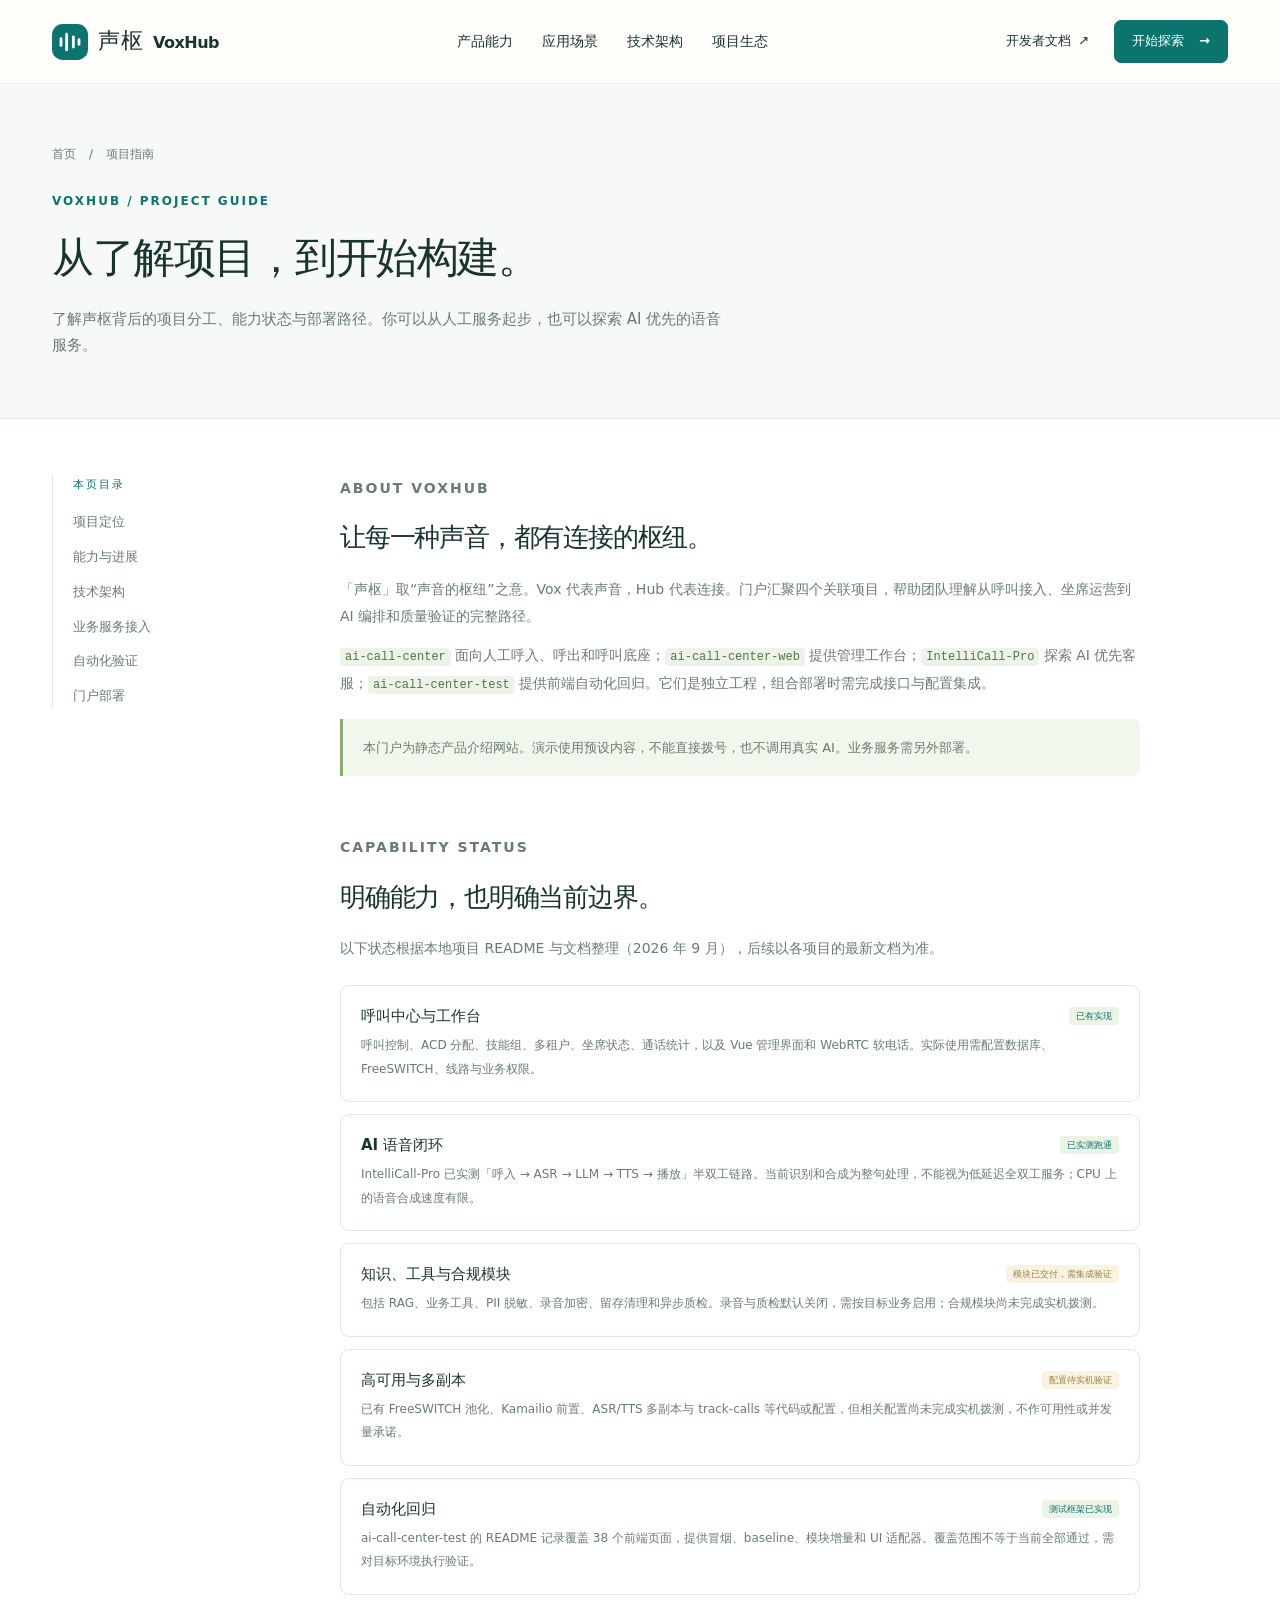
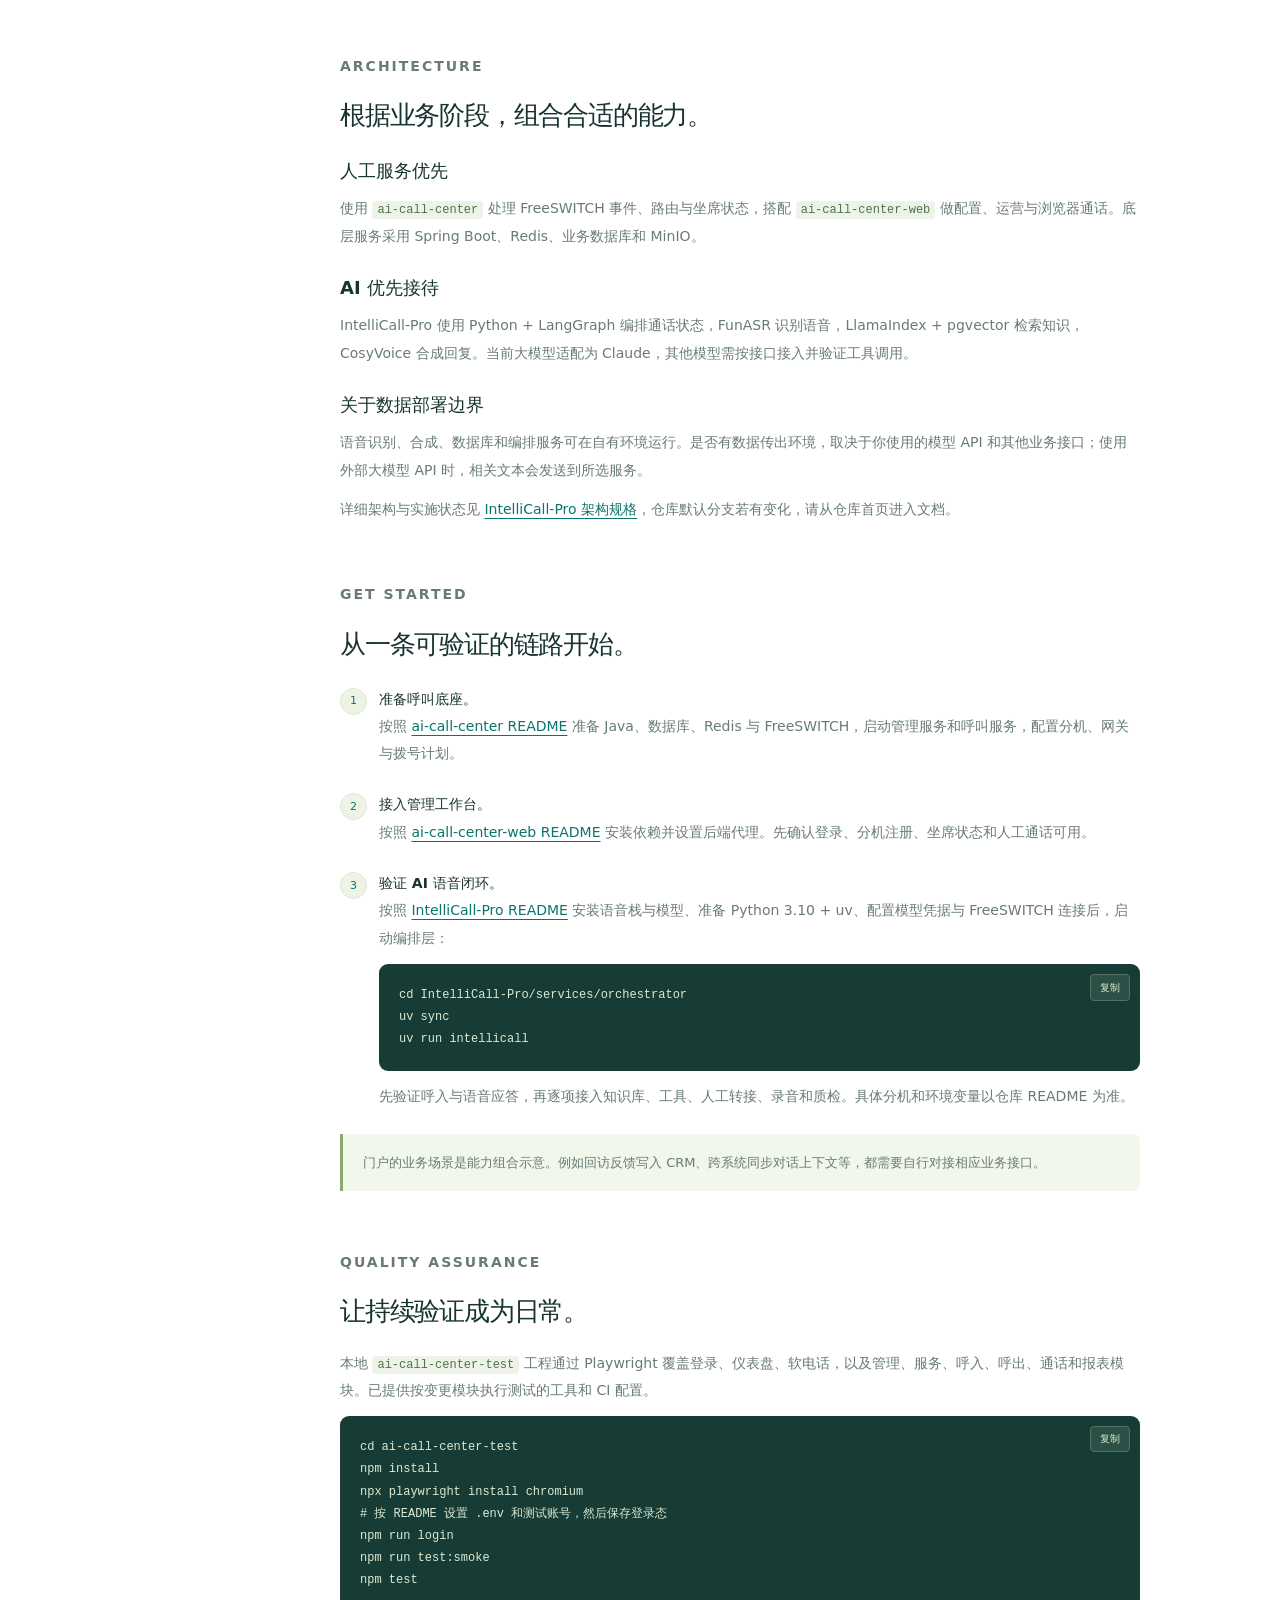
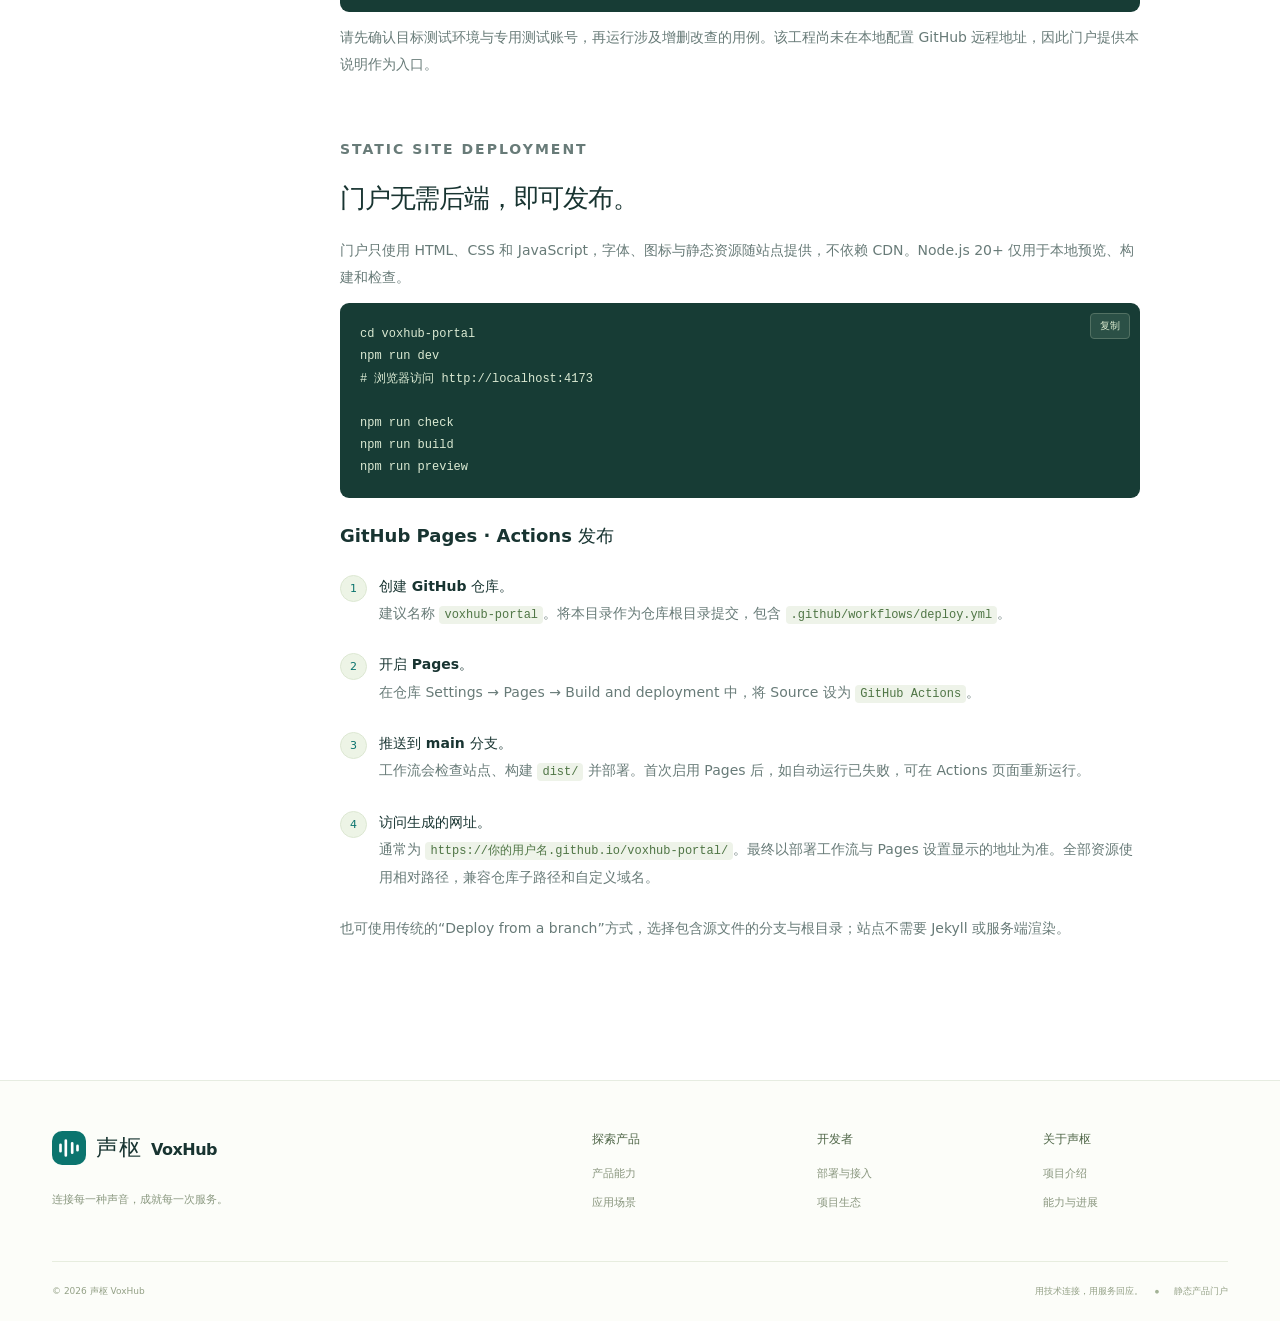
==== guide.html @ ff10a58d "feat: launch Chinese VoxHub portal" ====
<!doctype html>
<html lang="zh-CN">
<head>
  <meta charset="UTF-8"><meta name="viewport" content="width=device-width, initial-scale=1"><meta name="theme-color" content="#0b746e"><meta name="description" content="声枢 VoxHub 项目指南：能力边界、技术架构、业务服务接入与 GitHub Pages 部署说明。"><title>项目指南 · 声枢 VoxHub</title><link rel="icon" href="./assets/favicon.svg" type="image/svg+xml"><link rel="stylesheet" href="./assets/style.css"><script src="./assets/main.js" defer></script>
</head>
<body>
<a class="skip-link" href="#main">跳转到主要内容</a>
<header class="header"><div class="container header-inner"><a href="./index.html" class="brand" aria-label="声枢 VoxHub 首页"><img src="./assets/favicon.svg" width="36" height="36" alt=""><span>声枢<span class="brand-en">VoxHub</span></span></a><button class="menu-toggle" aria-label="打开导航菜单" aria-controls="navigation" aria-expanded="false"><span></span><span></span><span></span></button><nav id="navigation" class="navigation" aria-label="主导航"><a href="./index.html#capabilities">产品能力</a><a href="./index.html#scenarios">应用场景</a><a href="./index.html#architecture">技术架构</a><a href="./index.html#ecosystem">项目生态</a></nav><div class="header-actions"><a class="docs-link" href="./guide.html" aria-current="page">开发者文档 <span aria-hidden="true">↗</span></a><a class="button button-small" href="./index.html#start">开始探索 <span aria-hidden="true">→</span></a></div></div></header>
<main id="main">
  <section class="guide-hero"><div class="container"><div class="breadcrumb"><a href="./index.html">首页</a><span>/</span><span>项目指南</span></div><p class="eyebrow">VOXHUB / PROJECT GUIDE</p><h1>从了解项目，到开始构建。</h1><p class="lead">了解声枢背后的项目分工、能力状态与部署路径。你可以从人工服务起步，也可以探索 AI 优先的语音服务。</p></div></section>
  <div class="container guide-layout"><aside class="guide-toc" aria-label="页面目录"><strong>本页目录</strong><a href="#about">项目定位</a><a href="#capability-status">能力与进展</a><a href="#architecture-guide">技术架构</a><a href="#quick-start">业务服务接入</a><a href="#testing">自动化验证</a><a href="#github-pages">门户部署</a></aside>
    <article class="guide-content">
      <section id="about"><p class="eyebrow">ABOUT VOXHUB</p><h2>让每一种声音，都有连接的枢纽。</h2><p>「声枢」取“声音的枢纽”之意。Vox 代表声音，Hub 代表连接。门户汇聚四个关联项目，帮助团队理解从呼叫接入、坐席运营到 AI 编排和质量验证的完整路径。</p><p><code>ai-call-center</code> 面向人工呼入、呼出和呼叫底座；<code>ai-call-center-web</code> 提供管理工作台；<code>IntelliCall-Pro</code> 探索 AI 优先客服；<code>ai-call-center-test</code> 提供前端自动化回归。它们是独立工程，组合部署时需完成接口与配置集成。</p><div class="guide-note"><p>本门户为静态产品介绍网站。演示使用预设内容，不能直接拨号，也不调用真实 AI。业务服务需另外部署。</p></div></section>
      <section id="capability-status"><p class="eyebrow">CAPABILITY STATUS</p><h2>明确能力，也明确当前边界。</h2><p>以下状态根据本地项目 README 与文档整理（2026 年 9 月），后续以各项目的最新文档为准。</p><div class="status-cards">
        <div class="status-card"><h3>呼叫中心与工作台 <span class="status-label">已有实现</span></h3><p>呼叫控制、ACD 分配、技能组、多租户、坐席状态、通话统计，以及 Vue 管理界面和 WebRTC 软电话。实际使用需配置数据库、FreeSWITCH、线路与业务权限。</p></div>
        <div class="status-card"><h3>AI 语音闭环 <span class="status-label">已实测跑通</span></h3><p>IntelliCall-Pro 已实测「呼入 → ASR → LLM → TTS → 播放」半双工链路。当前识别和合成为整句处理，不能视为低延迟全双工服务；CPU 上的语音合成速度有限。</p></div>
        <div class="status-card"><h3>知识、工具与合规模块 <span class="status-label pending">模块已交付，需集成验证</span></h3><p>包括 RAG、业务工具、PII 脱敏、录音加密、留存清理和异步质检。录音与质检默认关闭，需按目标业务启用；合规模块尚未完成实机拨测。</p></div>
        <div class="status-card"><h3>高可用与多副本 <span class="status-label pending">配置待实机验证</span></h3><p>已有 FreeSWITCH 池化、Kamailio 前置、ASR/TTS 多副本与 track-calls 等代码或配置，但相关配置尚未完成实机拨测，不作可用性或并发量承诺。</p></div>
        <div class="status-card"><h3>自动化回归 <span class="status-label">测试框架已实现</span></h3><p>ai-call-center-test 的 README 记录覆盖 38 个前端页面，提供冒烟、baseline、模块增量和 UI 适配器。覆盖范围不等于当前全部通过，需对目标环境执行验证。</p></div>
      </div></section>
      <section id="architecture-guide"><p class="eyebrow">ARCHITECTURE</p><h2>根据业务阶段，组合合适的能力。</h2><h3>人工服务优先</h3><p>使用 <code>ai-call-center</code> 处理 FreeSWITCH 事件、路由与坐席状态，搭配 <code>ai-call-center-web</code> 做配置、运营与浏览器通话。底层服务采用 Spring Boot、Redis、业务数据库和 MinIO。</p><h3>AI 优先接待</h3><p>IntelliCall-Pro 使用 Python + LangGraph 编排通话状态，FunASR 识别语音，LlamaIndex + pgvector 检索知识，CosyVoice 合成回复。当前大模型适配为 Claude，其他模型需按接口接入并验证工具调用。</p><h3>关于数据部署边界</h3><p>语音识别、合成、数据库和编排服务可在自有环境运行。是否有数据传出环境，取决于你使用的模型 API 和其他业务接口；使用外部大模型 API 时，相关文本会发送到所选服务。</p><p>详细架构与实施状态见 <a href="https://github.com/dongjb741280/IntelliCall-Pro/blob/main/docs/architecture-spec.md" target="_blank" rel="noopener noreferrer">IntelliCall-Pro 架构规格</a>，仓库默认分支若有变化，请从仓库首页进入文档。</p></section>
      <section id="quick-start"><p class="eyebrow">GET STARTED</p><h2>从一条可验证的链路开始。</h2><ol class="guide-steps">
        <li><strong>准备呼叫底座。</strong><p>按照 <a href="https://github.com/dongjb741280/ai-call-center" target="_blank" rel="noopener noreferrer">ai-call-center README</a> 准备 Java、数据库、Redis 与 FreeSWITCH，启动管理服务和呼叫服务，配置分机、网关与拨号计划。</p></li>
        <li><strong>接入管理工作台。</strong><p>按照 <a href="https://github.com/dongjb741280/ai-call-center-web" target="_blank" rel="noopener noreferrer">ai-call-center-web README</a> 安装依赖并设置后端代理。先确认登录、分机注册、坐席状态和人工通话可用。</p></li>
        <li><strong>验证 AI 语音闭环。</strong><p>按照 <a href="https://github.com/dongjb741280/IntelliCall-Pro" target="_blank" rel="noopener noreferrer">IntelliCall-Pro README</a> 安装语音栈与模型、准备 Python 3.10 + uv、配置模型凭据与 FreeSWITCH 连接后，启动编排层：</p><div class="code-block"><button class="copy-button" data-copy aria-label="复制 AI 编排启动命令">复制</button><pre><code>cd IntelliCall-Pro/services/orchestrator
uv sync
uv run intellicall</code></pre></div><p>先验证呼入与语音应答，再逐项接入知识库、工具、人工转接、录音和质检。具体分机和环境变量以仓库 README 为准。</p></li>
      </ol><div class="guide-note"><p>门户的业务场景是能力组合示意。例如回访反馈写入 CRM、跨系统同步对话上下文等，都需要自行对接相应业务接口。</p></div></section>
      <section id="testing"><p class="eyebrow">QUALITY ASSURANCE</p><h2>让持续验证成为日常。</h2><p>本地 <code>ai-call-center-test</code> 工程通过 Playwright 覆盖登录、仪表盘、软电话，以及管理、服务、呼入、呼出、通话和报表模块。已提供按变更模块执行测试的工具和 CI 配置。</p><div class="code-block"><button class="copy-button" data-copy aria-label="复制业务测试命令">复制</button><pre><code>cd ai-call-center-test
npm install
npx playwright install chromium
# 按 README 设置 .env 和测试账号，然后保存登录态
npm run login
npm run test:smoke
npm test</code></pre></div><p>请先确认目标测试环境与专用测试账号，再运行涉及增删改查的用例。该工程尚未在本地配置 GitHub 远程地址，因此门户提供本说明作为入口。</p></section>
      <section id="github-pages"><p class="eyebrow">STATIC SITE DEPLOYMENT</p><h2>门户无需后端，即可发布。</h2><p>门户只使用 HTML、CSS 和 JavaScript，字体、图标与静态资源随站点提供，不依赖 CDN。Node.js 20+ 仅用于本地预览、构建和检查。</p><div class="code-block"><button class="copy-button" data-copy aria-label="复制门户预览命令">复制</button><pre><code>cd voxhub-portal
npm run dev
# 浏览器访问 http://localhost:4173

npm run check
npm run build
npm run preview</code></pre></div><h3>GitHub Pages · Actions 发布</h3><ol class="guide-steps"><li><strong>创建 GitHub 仓库。</strong><p>建议名称 <code>voxhub-portal</code>。将本目录作为仓库根目录提交，包含 <code>.github/workflows/deploy.yml</code>。</p></li><li><strong>开启 Pages。</strong><p>在仓库 Settings → Pages → Build and deployment 中，将 Source 设为 <code>GitHub Actions</code>。</p></li><li><strong>推送到 main 分支。</strong><p>工作流会检查站点、构建 <code>dist/</code> 并部署。首次启用 Pages 后，如自动运行已失败，可在 Actions 页面重新运行。</p></li><li><strong>访问生成的网址。</strong><p>通常为 <code>https://你的用户名.github.io/voxhub-portal/</code>。最终以部署工作流与 Pages 设置显示的地址为准。全部资源使用相对路径，兼容仓库子路径和自定义域名。</p></li></ol><p>也可使用传统的“Deploy from a branch”方式，选择包含源文件的分支与根目录；站点不需要 Jekyll 或服务端渲染。</p></section>
    </article>
  </div>
</main>
<footer class="footer"><div class="container"><div class="footer-main"><div class="footer-brand"><a href="./index.html" class="brand"><img src="./assets/favicon.svg" width="34" height="34" alt=""><span>声枢<span class="brand-en">VoxHub</span></span></a><p>连接每一种声音，成就每一次服务。</p></div><div><strong>探索产品</strong><a href="./index.html#capabilities">产品能力</a><a href="./index.html#scenarios">应用场景</a></div><div><strong>开发者</strong><a href="./guide.html">部署与接入</a><a href="./index.html#ecosystem">项目生态</a></div><div><strong>关于声枢</strong><a href="#about">项目介绍</a><a href="#capability-status">能力与进展</a></div></div><div class="footer-bottom"><span>© <span data-year>2026</span> 声枢 VoxHub</span><span>用技术连接，用服务回应。<span class="footer-dot">●</span> 静态产品门户</span></div></div></footer>
</body>
</html>
---- assets/style.css ----
@charset "UTF-8";
:root{--ink:#183431;--muted:#687b78;--green:#0b746e;--green-dark:#07544f;--mint:#eaf4ef;--line:#dfe8e3;--cream:#f7f9f6;--white:#fff;--radius:16px;--shadow:0 20px 65px #284c3c12;font-family:Inter,"PingFang SC","Microsoft YaHei",system-ui,-apple-system,BlinkMacSystemFont,"Segoe UI",sans-serif;color:var(--ink);background:var(--white);font-synthesis:none}
*{box-sizing:border-box}html{scroll-behavior:smooth;scroll-padding-top:96px}body{margin:0;font-size:15px;line-height:1.75;-webkit-font-smoothing:antialiased}button,a{-webkit-tap-highlight-color:transparent}button,input{font:inherit}button{cursor:pointer}button:disabled{cursor:default}a{color:inherit;text-decoration:none}button{color:inherit}img,svg{display:block;max-width:100%}button:focus-visible,a:focus-visible,summary:focus-visible,[tabindex]:focus-visible{outline:3px solid #23978e;outline-offset:5px}::selection{background:#cfebe0}h1,h2,h3,p{margin:0}h1,h2,h3{font-weight:650;line-height:1.35}h2{font-size:36px;letter-spacing:-1.2px}h3{font-size:20px}ul{padding:0;list-style:none}.container{max-width:1240px;margin-inline:auto;padding-inline:32px}.skip-link{position:fixed;z-index:100;top:-80px;left:20px;padding:12px 20px;background:var(--green);color:white}.skip-link:focus{top:10px}.header{height:84px;background:#fffefbef;position:sticky;top:0;z-index:20;border-bottom:1px solid #e9eeeb;backdrop-filter:blur(14px)}.header-inner{height:100%;display:flex;align-items:center;gap:48px}.brand{display:inline-flex;align-items:center;gap:10px;flex-shrink:0;font-size:22px;font-weight:750;letter-spacing:1px;white-space:nowrap}.brand>span{display:flex;align-items:baseline;gap:9px}.brand-en{font-size:16px;letter-spacing:-.5px;font-weight:650}.navigation{display:flex;gap:29px;margin:auto;font-size:14px;font-weight:500;white-space:nowrap}.navigation a{position:relative;padding-block:28px}.navigation a:hover,.docs-link:hover{color:var(--green)}.navigation a:after{content:"";position:absolute;width:0;height:2px;bottom:20px;left:0;background:var(--green);transition:width .2s}.navigation a:hover:after{width:100%}.header-actions{display:flex;align-items:center;gap:25px}.docs-link{font-size:13px;white-space:nowrap}.docs-link span{margin-left:3px}.button{display:inline-flex;justify-content:center;align-items:center;gap:25px;border:1px solid var(--green);background:var(--green);color:var(--white);padding:13px 24px;border-radius:7px;font-size:14px;font-weight:600;line-height:1.6;transition:background .2s,transform .2s,box-shadow .2s;white-space:nowrap}.button:hover{background:var(--green-dark);border-color:var(--green-dark);transform:translateY(-2px);box-shadow:0 7px 15px #074b4b16}.button-small{padding:10px 17px;font-size:13px;gap:15px}.button-white{background:#ffffffc9;border:1px solid #cadbd2;color:var(--ink);gap:10px}.button-white:hover{background:white;border-color:var(--green);color:var(--green)}.button-light{color:var(--green-dark);background:#e5f4a8;border-color:#e5f4a8}.button-light:hover{background:#f0ffc2;border-color:#f0ffc2}.play-icon{font-size:10px;border:1px solid var(--ink);border-radius:50%;width:21px;height:21px;display:grid;place-items:center;padding-left:2px}.menu-toggle{display:none}.eyebrow{font-size:12px;letter-spacing:2px;font-weight:600;color:var(--green);margin-bottom:18px}.pill{display:inline-flex;align-items:center;gap:9px;padding:5px 11px;border-radius:30px;border:1px solid #cbded3;background:#f1f7ee;letter-spacing:1px;font-size:11px}.status-dot{display:inline-block;width:6px;height:6px;border-radius:50%;background:#2a9c72;flex-shrink:0}.hero{background:linear-gradient(115deg,#f9faf4 0%,#f4f8f0 42%,#e8f2eb 100%);position:relative;overflow:hidden}.hero-grid{position:absolute;inset:0;background-image:radial-gradient(#28706022 .7px,transparent .7px);background-size:22px 22px;mask-image:linear-gradient(110deg,transparent 12%,#000 85%)}.hero-inner{position:relative;display:grid;grid-template-columns:1.05fr 1.15fr;align-items:center;gap:30px;min-height:580px;padding-top:65px;padding-bottom:68px}.hero h1{font-size:57px;line-height:1.34;letter-spacing:-1.9px;margin-top:9px;font-weight:650}.accent{color:var(--green)}.hero-description{color:#617671;font-size:16px;line-height:1.9;margin-top:22px}.hero-buttons{display:flex;gap:12px;margin-top:30px}.hero-notes{display:flex;gap:23px;margin-top:23px;font-size:12px;color:#62796c}.hero-notes i{font-style:normal;margin-right:6px;color:var(--green)}.hero-caption{font-size:9px;color:#859991;letter-spacing:2px;margin-top:37px;display:flex;align-items:center;gap:12px}.tiny-line{width:26px;height:1px;background:#9aada2}.hero-art{position:relative;min-width:0;height:407px;display:flex;align-items:center;padding:0 0 0 6px}.orbit{position:absolute;border:1px solid #82ac9026;border-radius:50%;left:50%;top:49%;transform:translate(-50%,-50%);pointer-events:none}.orbit-one{width:470px;height:470px}.orbit-two{width:610px;height:610px}.floating-label{position:absolute;top:-8px;right:26px;z-index:2;display:flex;align-items:center;gap:9px;padding:7px 13px;border:1px solid #fff9;background:#f8fcf4cc;border-radius:6px;box-shadow:0 4px 20px #244f3310;font-size:10px;color:#456d5b;transform:rotate(2deg)}.console-preview{width:100%;background:#fff;border-radius:13px;box-shadow:0 18px 55px #1a513420,0 0 0 1px #21593c08;position:relative;z-index:1;transform:perspective(1800px) rotateY(-5deg) rotateZ(1deg);overflow:hidden}.console-top{height:51px;display:flex;align-items:center;gap:12px;padding:0 17px;border-bottom:1px solid #e9efeb}.console-title{display:flex;align-items:center;gap:8px;font-size:11px;font-weight:600}.mini-logo{background:var(--green);color:white;letter-spacing:2px;padding:0 5px;border-radius:5px;font-size:18px;line-height:22px}.preview-tag{margin-left:auto;font-size:9px;color:#8a9791}.avatar{width:25px;height:25px;display:grid;place-items:center;background:#eef2e4;border-radius:50%;font-size:10px;color:#788758}.console-body{display:flex}.console-sidebar{width:44px;flex-shrink:0;background:#f9fbf8;border-right:1px solid #e9efeb;display:flex;align-items:center;gap:14px;padding-top:16px;flex-direction:column;color:#94a49a}.console-sidebar span{width:26px;height:25px;display:grid;place-items:center;font-size:15px}.console-sidebar .sidebar-active{background:#e2f0e7;color:var(--green);border-radius:5px}.console-main{padding:20px 19px;width:100%}.console-heading{display:flex;align-items:center;justify-content:space-between;gap:8px}.overline{font-size:7px;letter-spacing:1.4px;color:#8b9e94}.console-heading h2{font-size:13px;letter-spacing:0;margin-top:4px}.live-pill{border-radius:20px;background:#eef8f0;color:#53856c;font-size:8px;display:flex;align-items:center;gap:5px;padding:3px 7px;white-space:nowrap}.live-pill .status-dot{width:4px;height:4px}.waveform{height:79px;background:linear-gradient(90deg,#fbfcfa,#f0f7f1,#fbfcfa);border-radius:8px;display:flex;align-items:center;justify-content:center;gap:4px;margin:18px 0}.waveform span{width:3px;height:11px;border-radius:3px;background:#379987aa;animation:wave 2.2s ease-in-out infinite alternate}.waveform span:nth-child(3n){height:30px;animation-delay:-1s}.waveform span:nth-child(4n){height:20px;animation-delay:-.5s}.waveform span:nth-child(5n){height:43px;animation-delay:-1.5s}.waveform span:nth-child(7n){height:55px;animation-delay:-.3s}.waveform span:nth-child(2n){background:#aac69b}.chat-message{display:flex;align-items:flex-start;gap:8px;font-size:10px;margin-top:11px}.chat-avatar{width:23px;height:23px;display:grid;place-items:center;border-radius:6px;flex-shrink:0;background:#eef0e9;color:#6b796b;font-size:8px}.chat-message p{border-radius:0 7px 7px 7px;padding:8px 10px;line-height:1.8;background:#f5f7f3}.chat-message.assistant .chat-avatar{background:var(--green);color:white}.chat-message.assistant p{background:#ebf5ef;color:#3a6658}.source-label{font-size:8px;color:#8a9c90;display:block;margin-top:5px}.process-strip{display:flex;align-items:center;justify-content:space-between;margin-top:16px;border-top:1px solid #eff2ee;padding-top:11px;color:#839a8a;font-size:8px}.process-strip i{font-style:normal;color:#b1c4b4}.handoff-card{position:absolute;bottom:-10px;right:27px;z-index:3;background:white;border:1px solid #dbe9dc;border-radius:9px;box-shadow:0 12px 32px #22553c17;display:flex;align-items:center;gap:12px;padding:13px 18px;transform:rotate(-3deg)}.handoff-icon{width:36px;height:36px;border-radius:10px;background:#edf2da;color:#829641;display:grid;place-items:center;font-size:23px}.handoff-card strong{display:block;font-size:11px;font-weight:600}.handoff-card div>span{font-size:9px;color:#8b9b90}.check-circle{display:grid;place-items:center;color:var(--green);font-size:10px;background:#ecf7ef;width:20px;height:20px;border-radius:50%;margin-left:6px}.art-cross{position:absolute;color:#789e71;font-size:22px;font-weight:200}.cross-one{top:12px;left:20px}.cross-two{bottom:-21px;left:52px}.hero-footer{position:relative;display:flex;align-items:center;border-top:1px solid #ceded273;padding-top:27px;padding-bottom:29px;gap:40px}.hero-footer>span{font-size:10px;color:#879b8d;white-space:nowrap}.tech-names{display:flex;align-items:center;justify-content:space-between;gap:25px;flex:1;color:#6e897c;font-size:16px;letter-spacing:-.4px}.tech-names strong{font-weight:600}.tech-names strong>span{font-size:8px;vertical-align:super}.tech-names strong:nth-child(1){font-size:17px;font-style:italic}.tech-names strong:nth-child(4){font-weight:750}.section{padding:92px 0;scroll-margin-top:15px}.section-heading{display:flex;align-items:flex-end;justify-content:space-between;gap:40px;margin-bottom:42px}.section-intro{color:var(--muted);font-size:14px;line-height:1.9;margin-bottom:5px}.capability-grid{display:grid;grid-template-columns:repeat(4,1fr);gap:20px}.cap-card{border:1px solid var(--line);padding:25px 23px 23px;border-radius:12px;transition:transform .2s,border-color .2s,box-shadow .2s;background:white}.cap-card:hover{transform:translateY(-5px);border-color:#a8c8b5;box-shadow:var(--shadow)}.card-top{display:flex;align-items:center;justify-content:space-between;margin-bottom:24px}.card-number{color:#aeb9b1;font-size:11px;font-variant-numeric:tabular-nums;letter-spacing:1px}.feature-icon{display:grid;place-items:center;width:43px;height:43px;border-radius:11px;background:#edf5ee;color:var(--green)}.feature-icon svg{width:23px;height:23px;fill:none;stroke:currentColor;stroke-width:1.4;stroke-linecap:round;stroke-linejoin:round}.cap-card h3{font-size:18px;margin-bottom:12px}.cap-card p{color:var(--muted);font-size:12px;line-height:1.95}.tags{display:flex;flex-wrap:wrap;gap:5px;margin-top:24px}.tags span{background:#f6f8f5;border:1px solid #edf0eb;font-size:9px;border-radius:4px;padding:2px 6px;color:#7a8d80}.text-link{display:inline-flex;align-items:center;gap:15px;color:var(--green);font-size:13px;font-weight:600;background:none;border:0;padding:0}.text-link:hover{text-decoration:underline;text-underline-offset:5px}.capability-more{margin-top:23px;font-size:11px;color:#7b9184}.scenarios{background:var(--cream);border-block:1px solid #edf0eb}.outline-label{border:1px solid #c9d7cc;border-radius:30px;padding:5px 14px;letter-spacing:1px;font-size:10px;color:#718e7b;margin-bottom:7px}.scenario-layout{display:grid;grid-template-columns:280px 1fr;gap:43px}.scenario-tabs{display:flex;flex-direction:column;gap:12px}.scenario-tab{display:flex;align-items:center;gap:16px;background:none;border:1px solid transparent;border-radius:9px;text-align:left;padding:22px 18px;transition:background .2s,border-color .2s}.scenario-tab.active{background:white;border-color:#d6e2d8;box-shadow:0 5px 20px #1c442906}.scenario-tab:hover{background:#fff8}.scenario-tab.active:hover{background:white}.scenario-tab-icon{font-size:11px;border:1px solid #dde6db;border-radius:50%;height:30px;width:30px;display:grid;place-items:center;color:#92a28f;flex-shrink:0}.scenario-tab.active .scenario-tab-icon{background:var(--green);border-color:var(--green);color:#fff}.scenario-tab strong{font-size:16px;display:block;font-weight:600}.scenario-tab small{display:block;font-size:11px;color:#87958b;margin-top:4px}.tab-arrow{margin-left:auto;opacity:0}.scenario-tab.active .tab-arrow{opacity:1;color:var(--green)}.scenario-note{font-size:10px;color:#8b998f;line-height:1.9;margin:10px 18px}.scenario-panel{background:white;border:1px solid var(--line);border-radius:14px;padding:35px;display:grid;grid-template-columns:1fr 1.15fr;gap:30px;min-width:0}.scenario-detail{padding-top:8px}.small-eyebrow{font-size:8px;letter-spacing:2px;color:#93a092}.scenario-detail h3{font-size:24px;line-height:1.5;margin:13px 0 16px;max-width:220px;letter-spacing:-.8px}.scenario-detail>p{font-size:12px;line-height:1.95;color:var(--muted)}.check-list{margin:21px 0 29px}.check-list li{font-size:11px;color:#6d8275;margin-bottom:10px;display:flex;gap:8px}.check-list li:before{content:"✓";color:#36947c}.conversation{background:#f7f9f6;border:1px solid #e2e9df;border-radius:10px;overflow:hidden;align-self:center;box-shadow:0 10px 23px #22482a07}.conversation-header{display:flex;align-items:center;gap:9px;padding:15px 14px;background:#fff;border-bottom:1px solid #e9ede4}.bot-symbol{font-size:24px;color:white;background:var(--green);border-radius:10px;width:34px;height:34px;display:grid;place-items:center}.conversation-header strong{display:block;font-size:11px;font-weight:600}.conversation-header small{font-size:8px;color:#8a9a8e;display:flex;gap:4px;align-items:center;margin-top:2px}.conversation-header small .status-dot{width:4px;height:4px}.conversation-dots{margin-left:auto;color:#aab5a6;font-size:10px;letter-spacing:2px}.conversation-messages{padding:18px 14px 10px;display:flex;flex-direction:column;gap:12px;min-height:277px;font-size:10px;line-height:1.8}.bubble-user{background:#e9eee4;border-radius:8px 0 8px 8px;margin-left:27px;padding:9px 11px;color:#6b7d69;align-self:flex-end}.bubble-ai{background:white;border:1px solid #e4ece0;border-radius:0 8px 8px 8px;margin-right:20px;padding:9px 11px;color:#4f6f5d}.conversation-source{font-size:8px;color:#8eaa8f;margin-top:-7px}.conversation-footer{display:flex;align-items:center;gap:8px;border-top:1px solid #e7ede2;padding:11px 14px;font-size:8px;color:#9cac9b}.conversation-footer>span:last-child{margin-left:auto}.tiny-bars{color:#6e9e81;letter-spacing:1px}.architecture-layout{display:grid;grid-template-columns:1fr 1.12fr;gap:95px;align-items:center}.architecture-copy>p:not(.eyebrow){font-size:14px;color:var(--muted);line-height:1.9;margin-top:23px;max-width:395px}.architecture-points{margin:32px 0;display:flex;flex-direction:column;gap:21px}.architecture-points li{display:flex;gap:15px;align-items:flex-start}.architecture-points li>span{font-size:10px;width:26px;height:26px;display:grid;place-items:center;border:1px solid #dce6db;border-radius:50%;color:#7b9381;flex-shrink:0}.architecture-points strong{font-size:14px;font-weight:600}.architecture-points p{font-size:12px;color:#7b8e7e;margin-top:3px}.architecture-diagram{background:#f5f8f2;border:1px solid #e2e9dc;border-radius:14px;padding:28px;position:relative;overflow:hidden}.diagram-top{display:flex;justify-content:space-between;color:#92a58f;font-size:8px;letter-spacing:1.5px;margin-bottom:28px}.diagram-top>span:last-child{font-size:9px;letter-spacing:0}.diagram-inputs{display:grid;grid-template-columns:repeat(3,1fr);gap:12px}.diagram-inputs>div{padding:12px 3px;border:1px solid #dfe7d7;border-radius:7px;background:#fff;font-size:11px;text-align:center;display:flex;align-items:center;justify-content:center;gap:7px}.diagram-inputs>div span{color:#7e9d80;font-size:15px}.connector{height:32px;position:relative}.connector:before{content:"";position:absolute;height:100%;left:50%;border-left:1px dashed #b3c8ac}.connector:after{content:"";position:absolute;bottom:0;left:calc(50% - 3px);width:5px;height:5px;border-right:1px solid #a5b79e;border-bottom:1px solid #a5b79e;transform:rotate(45deg)}.diagram-core{background:var(--green);border-radius:9px;color:white;padding:19px 17px;display:flex;align-items:center;gap:14px;box-shadow:0 5px 15px #0b746e12}.core-symbol{letter-spacing:3px;font-size:27px;border-right:1px solid #ffffff30;padding-right:12px}.diagram-core strong{display:block;font-size:20px;font-weight:600;letter-spacing:-.7px}.diagram-core div>span{display:block;font-size:9px;color:#b0d6c7;margin-top:4px}.core-label{margin-left:auto;font-size:8px;background:#ffffff16;border:1px solid #ffffff22;border-radius:20px;padding:3px 8px;white-space:nowrap}.diagram-services{display:grid;grid-template-columns:1fr 1fr;gap:13px}.diagram-services>div{background:white;border:1px solid #dce8d8;border-radius:8px;padding:15px;text-align:center;display:flex;flex-direction:column;align-items:center}.diagram-badge{font-size:8px;color:#7c977f;background:#f1f6ed;border-radius:3px;padding:2px 7px;margin-bottom:9px}.diagram-services strong{font-size:14px;font-weight:600}.diagram-services strong+span{font-size:9px;color:#819680;margin-top:6px}.diagram-services small{font-size:8px;color:#9aaa95;margin-top:10px}.diagram-foundation{display:flex;justify-content:space-around;gap:8px;border:1px dashed #cbdac2;padding:13px 10px;border-radius:6px;color:#7e9478;font-size:9px;background:#f1f5ec}.architecture-diagram>p{font-size:8px;color:#97a590;text-align:center;margin-top:22px}.ecosystem{background:#f9faf7;border-top:1px solid #eef2e9}.project-grid{display:grid;grid-template-columns:repeat(4,1fr);gap:18px}.project-card{background:white;border:1px solid #e2e8dc;border-radius:10px;padding:23px;display:flex;flex-direction:column;transition:border-color .2s,transform .2s}.project-card:hover{border-color:#96b69b;transform:translateY(-3px)}.project-heading{display:flex;align-items:center;justify-content:space-between;margin-bottom:24px}.project-symbol{font-size:24px;color:#718a68}.project-type{font-size:9px;color:#8a9d7c;border:1px solid #e4eadc;border-radius:20px;padding:2px 8px}.project-card h3{font-size:18px;margin-bottom:5px}.project-card code{font-family:ui-monospace,SFMono-Regular,Consolas,monospace;font-size:10px;color:#8fa084;white-space:nowrap}.project-card>p{font-size:12px;color:#7c8c72;line-height:1.95;margin-top:17px;margin-bottom:22px;flex:1}.project-bottom{border-top:1px solid #eaf0e2;padding-top:16px;display:flex;align-items:center;justify-content:space-between;gap:6px}.project-bottom>span{font-size:9px;color:#95a28d}.project-bottom a{width:32px;height:32px;display:grid;place-items:center;border:1px solid #e2e9dc;border-radius:50%;font-size:17px;color:#6c8765;transition:background .2s}.project-bottom a:hover{background:#e1eedb}.project-highlight{background:#eef6e8;border-color:#cedec3}.project-highlight .project-symbol{color:var(--green)}.faq-layout{display:grid;grid-template-columns:1fr 1.65fr;gap:75px}.faq-layout .text-link{margin-top:26px}.faq-list{border-top:1px solid var(--line)}.faq-list details{border-bottom:1px solid var(--line)}.faq-list summary{list-style:none;cursor:pointer;display:flex;align-items:center;justify-content:space-between;padding:23px 0;font-size:14px;gap:20px;font-weight:500}.faq-list summary::-webkit-details-marker{display:none}.faq-list summary span{font-size:20px;font-weight:300;color:#849b7e;transition:transform .2s}.faq-list details[open] summary span{transform:rotate(45deg)}.faq-list details>p{color:var(--muted);font-size:13px;line-height:1.9;margin-bottom:23px;padding-right:30px}.start-section{padding-bottom:83px;scroll-margin-top:120px}.start-panel{background:#0c554d;color:white;border-radius:15px;padding:52px 55px;display:flex;align-items:center;justify-content:space-between;gap:35px;position:relative;overflow:hidden}.start-panel .eyebrow{color:#9ec1a8;font-size:9px;letter-spacing:1.8px;position:relative}.start-panel h2{font-size:34px;letter-spacing:-1px;position:relative}.start-panel p:not(.eyebrow){font-size:12px;color:#a1c4af;margin-top:19px;position:relative}.start-actions{display:flex;flex-direction:column;align-items:center;gap:17px;flex-shrink:0;position:relative}.start-github{color:#d6e6cd;font-size:12px}.start-github span{margin-left:8px}.start-github:hover{text-decoration:underline;text-underline-offset:5px}.start-decoration{font-family:Georgia,serif;font-size:370px;color:#d3efc208;position:absolute;left:42%;top:-195px;transform:rotate(35deg);letter-spacing:-38px}.footer{border-top:1px solid #e6ece1;background:#fcfdf9}.footer-main{display:grid;grid-template-columns:2.7fr repeat(3,1fr);gap:40px;padding:48px 0}.footer-brand p{font-size:11px;color:#8b9981;margin-top:16px}.footer-main>div:not(:first-child){display:flex;flex-direction:column;gap:10px;font-size:11px;color:#89967e}.footer-main strong{color:#506749;font-weight:600;font-size:12px;margin-bottom:4px}.footer-main a:hover{color:var(--green)}.footer-bottom{display:flex;justify-content:space-between;border-top:1px solid #e7eddf;padding:22px 0;font-size:9px;color:#93a086}.footer-dot{font-size:5px;margin:0 12px;vertical-align:middle;color:#a4b397}.demo-dialog{max-width:620px;width:calc(100% - 32px);max-height:calc(100dvh - 32px);border:1px solid #d7e3d3;border-radius:17px;padding:32px;box-shadow:0 30px 100px #07392c30;color:var(--ink);overflow:auto}.demo-dialog::backdrop{background:#102d28a6;backdrop-filter:blur(7px)}.demo-modal-header{display:flex;align-items:center;justify-content:space-between;margin-bottom:18px}.demo-modal-header .eyebrow{margin:0;font-size:10px}.close-button{border:1px solid #e2e9de;background:#f7faf4;width:32px;height:32px;border-radius:50%;font-size:24px;line-height:1}.demo-dialog h2{font-size:28px}.demo-intro{font-size:13px;color:var(--muted);margin-top:12px}.demo-steps{padding:0;list-style:none;display:grid;grid-template-columns:repeat(4,1fr);gap:8px;margin:28px 0}.demo-steps li{border-top:3px solid #e3ebde;padding-top:9px;color:#8e9e86;font-size:11px}.demo-steps li.current,.demo-steps li.complete{border-color:var(--green);color:var(--green)}.demo-stage{padding:25px;background:#f3f7ee;border:1px solid #e1e9d9;border-radius:10px;min-height:230px}.demo-stage>span{font-size:10px;letter-spacing:1px;color:#7b9476}.demo-stage h3{font-size:21px;margin:10px 0}.demo-stage p{font-size:13px;color:#6d8564}.demo-quote{font-size:12px;margin-top:20px;background:white;border-left:2px solid #91b883;padding:12px;border-radius:0 5px 5px 0}.demo-controls{display:flex;justify-content:space-between;align-items:center;margin-top:22px}.demo-disclaimer{font-size:10px;color:#8c9d84;margin-top:22px}.modal-open{overflow:hidden}
/* Documentation shares the portal's visual language and works without JavaScript. */
.guide-hero{background:var(--cream);border-bottom:1px solid var(--line);padding:60px 0}.breadcrumb{font-size:12px;color:var(--muted);margin-bottom:26px;display:flex;gap:13px}.breadcrumb a:hover{color:var(--green)}.guide-hero h1{font-size:42px;letter-spacing:-1.5px}.guide-hero .lead{font-size:15px;color:var(--muted);max-width:680px;margin-top:19px}.guide-layout{display:grid;grid-template-columns:220px 1fr;gap:68px;padding-top:56px;padding-bottom:80px}.guide-toc{position:sticky;top:115px;align-self:start;display:flex;flex-direction:column;gap:12px;font-size:13px;color:var(--muted);border-left:1px solid var(--line);padding-left:20px}.guide-toc strong{font-size:11px;color:var(--green);letter-spacing:2px;margin-bottom:5px}.guide-toc a:hover{color:var(--green)}.guide-content{min-width:0;max-width:800px}.guide-content section{margin-bottom:58px;scroll-margin-top:115px}.guide-content h2{font-size:26px;margin-bottom:20px}.guide-content h3{font-size:18px;margin:26px 0 12px}.guide-content p,.guide-content li{color:var(--muted);font-size:14px;line-height:1.95}.guide-content p+p{margin-top:12px}.guide-content ul{list-style:disc;padding-left:20px}.guide-content ol{padding-left:22px}.guide-content a:not(.button){color:var(--green);text-decoration:underline;text-underline-offset:4px;overflow-wrap:anywhere}.guide-content code{font-size:12px;background:#eef3e9;border-radius:4px;padding:2px 5px;color:#4f7545;overflow-wrap:anywhere}.guide-content pre{background:#173c35;color:#dbead3;border-radius:9px;padding:20px;overflow:auto;font-size:12px;line-height:1.85;position:relative}.guide-content pre code{background:none;color:inherit;padding:0;overflow-wrap:normal}.code-block{position:relative}.copy-button{position:absolute;right:10px;top:10px;z-index:1;padding:3px 9px;background:#2b5046;border:1px solid #527163;border-radius:4px;color:#dcebcf;font-size:10px}.copy-button:hover{background:#3d6657}.guide-note{background:#f2f7eb;border-left:3px solid #8bab72;border-radius:0 7px 7px 0;padding:16px 20px;margin:22px 0}.guide-note p{font-size:13px}.status-cards{display:grid;gap:12px;margin-top:23px}.status-card{border:1px solid var(--line);border-radius:9px;padding:20px}.status-card h3{margin:0 0 8px;font-size:15px;display:flex;flex-wrap:wrap;align-items:center;justify-content:space-between;gap:10px}.status-card p{font-size:12px}.status-label{display:inline-block;font-size:9px;color:var(--green);border-radius:4px;background:#ecf4e5;padding:3px 7px;font-weight:500}.status-label.pending{background:#faf3e2;color:#988143}.guide-steps{counter-reset:steps;list-style:none!important;padding-left:0!important}.guide-steps>li{position:relative;padding-left:39px;margin:24px 0}.guide-steps>li:before{counter-increment:steps;content:counter(steps);position:absolute;left:0;top:2px;width:25px;height:25px;background:#edf4e6;border:1px solid #dce7d2;border-radius:50%;font-size:11px;display:grid;place-items:center;color:var(--green)}.guide-steps strong{color:var(--ink);font-weight:600}.not-found{min-height:70vh;display:flex;align-items:center;text-align:center}.not-found .container{max-width:700px}.not-found h1{font-size:90px;color:var(--green)}.not-found p{color:var(--muted);margin:20px 0 30px}
@keyframes wave{from{transform:scaleY(.6)}to{transform:scaleY(1)}}
@media(min-width:1500px){.container{max-width:1360px;padding-inline:48px}.hero-inner{min-height:660px;gap:55px}.hero h1{font-size:64px}.hero-art{height:435px}.console-main{padding:25px}.waveform{height:95px}.chat-message{font-size:11px}.console-heading h2{font-size:15px}.hero-footer{padding-top:30px;padding-bottom:32px}.section{padding:100px 0}}
@media(max-width:1150px){.header-inner{gap:20px}.navigation{gap:19px;font-size:12px}.header-actions{gap:16px}.docs-link{font-size:11px}.brand{font-size:20px}.brand-en{font-size:14px}.hero h1{font-size:49px}.hero-inner{gap:22px}.hero-description{font-size:14px}.hero-art{height:390px}.hero-footer{gap:26px}.hero-footer>span{font-size:9px}.tech-names{font-size:14px;gap:18px}.tech-names strong:nth-child(1){font-size:15px}.scenario-layout{grid-template-columns:230px 1fr;gap:25px}.scenario-panel{padding:25px;gap:20px}.scenario-detail h3{font-size:21px}.cap-card{padding:22px 18px}.cap-card h3{font-size:16px}.capability-grid{gap:14px}.project-grid{gap:14px}.project-card{padding:20px 17px}.project-card h3{font-size:16px}.architecture-layout{gap:55px}.section-intro{font-size:12px}.guide-layout{gap:45px}}
@media(max-width:950px){.header{height:72px}.header-inner{gap:20px}.docs-link{display:none}.navigation{gap:20px}.header-actions .button{padding:8px 13px}.hero-inner{grid-template-columns:1fr 1fr;min-height:540px;gap:22px;padding-top:55px;padding-bottom:55px}.hero h1{font-size:43px}.hero-description{font-size:13px}.hero-buttons{flex-wrap:wrap;gap:10px}.hero-buttons .button{font-size:12px;padding:11px 17px;gap:12px}.hero-notes{font-size:10px;gap:14px}.hero-art{height:345px}.console-main{padding:15px 12px}.console-heading h2{font-size:11px}.console-sidebar{width:33px}.chat-message{font-size:9px}.console-title{font-size:10px}.waveform{height:61px;gap:3px}.floating-label{font-size:9px;right:0;top:-16px}.handoff-card{padding:11px 12px;right:0;bottom:-25px}.handoff-card strong{font-size:10px}.hero-footer{flex-direction:column;gap:17px;padding-top:22px;padding-bottom:24px}.tech-names{width:100%;justify-content:space-around;font-size:15px;gap:15px}.hero-footer>span{font-size:10px}.section{padding:70px 0}h2{font-size:30px}.capability-grid,.project-grid{grid-template-columns:repeat(2,1fr);gap:18px}.cap-card{padding:25px}.cap-card h3,.project-card h3{font-size:18px}.cap-card p{font-size:13px}.tags span{font-size:10px}.scenario-layout{grid-template-columns:1fr;gap:24px}.scenario-tabs{display:grid;grid-template-columns:repeat(3,1fr);gap:10px}.scenario-tab{padding:17px 13px;gap:10px}.scenario-tab-icon{width:25px;height:25px;font-size:9px}.scenario-tab strong{font-size:14px}.scenario-tab small{font-size:10px}.scenario-note{display:none}.scenario-panel{padding:30px;gap:35px;grid-template-columns:1fr 1fr}.scenario-detail{padding-top:15px}.scenario-detail h3{font-size:25px;max-width:none}.scenario-detail>p{font-size:13px}.check-list li{font-size:12px}.conversation-messages{font-size:11px;min-height:260px}.architecture-layout{grid-template-columns:1fr 1.1fr;gap:32px}.architecture-copy>p:not(.eyebrow){font-size:12px}.architecture-points p{font-size:11px}.architecture-diagram{padding:20px}.diagram-inputs{gap:6px}.diagram-inputs>div{font-size:9px}.core-label{display:none}.diagram-services>div{padding:12px 9px}.diagram-services small{font-size:7px}.diagram-services strong{font-size:12px}.diagram-foundation{font-size:8px}.project-card{padding:25px}.project-card>p{font-size:13px}.project-bottom>span{font-size:10px}.faq-layout{gap:40px}.start-panel{padding:40px}.start-panel h2{font-size:29px}.start-panel p:not(.eyebrow){max-width:330px}.start-panel .button{font-size:12px;padding:13px 17px;gap:15px}.footer-main{gap:25px;grid-template-columns:2fr repeat(3,1fr)}.guide-layout{grid-template-columns:170px 1fr;gap:30px}}
@media(max-width:700px){html{scroll-padding-top:84px}.container{padding-inline:22px}.header{height:68px}.header-inner{justify-content:space-between;gap:12px}.brand{font-size:20px}.brand img{width:31px;height:31px}.brand-en{font-size:14px}.header-actions{margin-left:auto}.header-actions .button{font-size:11px;padding:7px 11px;gap:9px}.menu-toggle{display:flex;flex-direction:column;gap:4px;justify-content:center;align-items:center;width:35px;height:35px;border:0;background:transparent;order:3;margin-left:4px}.menu-toggle span{height:1.5px;width:19px;background:var(--ink);transition:transform .2s}.menu-toggle[aria-expanded=true] span:nth-child(1){transform:translateY(5.5px) rotate(45deg)}.menu-toggle[aria-expanded=true] span:nth-child(2){opacity:0}.menu-toggle[aria-expanded=true] span:nth-child(3){transform:translateY(-5.5px) rotate(-45deg)}.navigation{display:none;position:absolute;top:67px;left:0;right:0;flex-direction:column;gap:0;padding:10px 22px 19px;background:#fcfdf9;border-bottom:1px solid var(--line);box-shadow:0 14px 20px #24422a0a}.navigation.open{display:flex}.navigation a{font-size:14px;padding:12px 2px}.navigation a:after{display:none}.hero-inner{grid-template-columns:1fr;gap:46px;padding-top:42px;padding-bottom:60px;min-height:0}.hero-copy{max-width:520px}.hero h1{font-size:45px;letter-spacing:-1.5px;line-height:1.32}.eyebrow{font-size:11px}.hero-description{font-size:14px;line-height:1.95;margin-top:19px}.hero-buttons{margin-top:24px}.hero-buttons .button{font-size:12px;padding:12px 17px;gap:15px}.hero-notes{font-size:10px;gap:23px;margin-top:19px}.hero-caption{display:none}.hero-art{height:342px;max-width:485px;width:100%;margin:auto;padding:0 7px}.console-main{padding:18px 15px}.console-heading h2{font-size:12px}.console-top{height:45px}.console-sidebar{width:34px}.chat-message{font-size:10px}.waveform{height:63px}.orbit-one{width:370px;height:370px}.orbit-two{width:480px;height:480px}.floating-label{top:-16px;right:14px;font-size:8px}.handoff-card{bottom:-20px;right:17px;padding:12px 14px}.handoff-card strong{font-size:11px}.handoff-card div>span{font-size:9px}.cross-one{top:-10px;left:19px}.cross-two{bottom:-16px;left:20px}.hero-footer{padding-block:22px;gap:18px}.tech-names{display:grid;grid-template-columns:repeat(3,1fr);text-align:center;row-gap:15px;font-size:14px}.tech-names strong:nth-child(1){font-size:14px}.hero-footer>span{font-size:10px}.section{padding:56px 0}.section-heading{display:block;margin-bottom:28px}.section-heading h2,h2{font-size:29px;letter-spacing:-.8px}.section-intro{margin-top:20px;font-size:13px}.desktop-only{display:none}.capability-grid{grid-template-columns:1fr 1fr;gap:12px}.cap-card{padding:20px 16px}.card-top{margin-bottom:20px}.feature-icon{width:37px;height:37px;border-radius:9px}.feature-icon svg{width:21px;height:21px}.cap-card h3{font-size:15px;line-height:1.55}.cap-card p{font-size:11px;line-height:1.85}.tags{gap:4px;margin-top:18px}.tags span{font-size:8px;padding:2px 4px}.card-number{font-size:9px}.outline-label{display:inline-block;margin-top:19px}.scenario-tabs{gap:5px}.scenario-tab{padding:12px 6px;text-align:center;justify-content:center;gap:0}.scenario-tab-icon,.tab-arrow{display:none}.scenario-tab strong{font-size:13px}.scenario-tab small{font-size:8px;margin-top:3px}.scenario-layout{gap:17px}.scenario-panel{grid-template-columns:1fr;padding:24px;gap:28px}.scenario-detail{padding-top:0}.scenario-detail h3{font-size:24px;margin:9px 0 13px}.scenario-detail>p{font-size:13px}.check-list{margin:20px 0}.check-list li{font-size:12px;margin-bottom:8px}.conversation{max-width:400px;width:100%;margin:auto}.conversation-header{padding:14px 17px}.conversation-header strong{font-size:12px}.conversation-messages{padding:20px 18px 16px;font-size:12px;min-height:0;gap:12px}.conversation-source{font-size:9px}.conversation-footer{font-size:9px;padding:13px 17px}.architecture-layout{grid-template-columns:1fr;gap:35px}.architecture-copy>p:not(.eyebrow){font-size:13px;max-width:none}.architecture-points{gap:18px;margin:25px 0}.architecture-points p{font-size:12px}.architecture-diagram{padding:22px}.diagram-inputs>div{font-size:10px}.diagram-services strong{font-size:14px}.diagram-services small{font-size:8px}.diagram-services>div{padding:14px 8px}.diagram-foundation{font-size:9px}.diagram-top{font-size:8px}.project-grid{grid-template-columns:1fr 1fr;gap:12px}.project-card{padding:20px 16px}.project-heading{margin-bottom:19px;gap:4px}.project-type{font-size:8px;padding:2px 5px}.project-symbol{font-size:21px}.project-card h3{font-size:15px}.project-card code{font-size:8px}.project-card>p{font-size:11px;margin-top:13px;margin-bottom:17px;line-height:1.85}.project-bottom{padding-top:13px;gap:5px}.project-bottom>span{font-size:8px}.project-bottom a{width:27px;height:27px;flex-shrink:0}.faq-layout{grid-template-columns:1fr;gap:28px}.faq-layout h2 br{display:none}.faq-layout .text-link{margin-top:20px}.faq-list summary{font-size:13px;padding:20px 0}.faq-list details>p{font-size:12px;padding-right:12px}.start-section{padding-bottom:54px}.start-panel{padding:32px 26px;display:block}.start-panel h2{font-size:29px}.start-panel p:not(.eyebrow){font-size:12px;line-height:1.95}.start-panel .eyebrow{font-size:7px;letter-spacing:1.4px}.start-actions{align-items:flex-start;margin-top:28px;gap:15px}.start-panel .button{font-size:12px;padding:12px 18px}.start-github{font-size:11px}.start-decoration{left:55%;top:-130px}.footer-main{grid-template-columns:repeat(3,1fr);gap:28px 15px;padding:35px 0}.footer-brand{grid-column:1/-1}.footer-brand p{margin-top:10px}.footer-main>div:not(:first-child){font-size:10px;gap:8px}.footer-main strong{font-size:11px}.footer-bottom{font-size:8px;display:flex;flex-direction:column;gap:6px;padding:19px 0}.footer-dot{margin:0 9px}.demo-dialog{padding:24px}.demo-dialog h2{font-size:23px}.demo-intro{font-size:12px}.demo-stage{padding:20px;min-height:240px}.demo-stage h3{font-size:19px}.demo-stage p{font-size:12px}.demo-steps{gap:6px;margin:23px 0}.demo-steps li{font-size:9px}.demo-quote{font-size:11px}.demo-controls .button{padding:11px 19px;font-size:12px}.demo-disclaimer{font-size:9px}.guide-hero{padding:35px 0}.guide-hero h1{font-size:33px}.guide-hero .lead{font-size:13px}.guide-layout{grid-template-columns:1fr;gap:30px;padding-top:30px;padding-bottom:40px}.guide-toc{position:static;display:flex;flex-flow:row wrap;gap:12px 19px;padding:17px;background:var(--cream);border:1px solid var(--line);border-radius:8px;font-size:11px}.guide-toc strong{width:100%;margin:0}.guide-content h2{font-size:24px}.guide-content p,.guide-content li{font-size:13px}.guide-content pre{padding:18px 14px;font-size:11px}.guide-content section{margin-bottom:40px}.status-card h3{font-size:14px}.status-card p{font-size:12px}.guide-note{padding:14px 16px}.guide-content code{font-size:11px}}
@media(max-width:370px){.container{padding-inline:16px}.hero h1{font-size:39px}.hero-description{font-size:12px}.brand-en{display:none}.hero-buttons .button{padding:11px 13px;font-size:11px}.hero-art{height:352px}.hero-notes{gap:17px;font-size:9px}.capability-grid,.project-grid{grid-template-columns:1fr}.cap-card h3,.project-card h3{font-size:18px}.cap-card p,.project-card>p{font-size:13px}.tags span{font-size:10px}.project-card code{font-size:11px}.project-bottom>span{font-size:11px}.scenario-panel{padding:20px}.diagram-services small{font-size:7px}.console-heading h2{font-size:10px}.live-pill{font-size:7px}.chat-message{font-size:9px}}
@media(prefers-reduced-motion:reduce){html{scroll-behavior:auto}*,*:before,*:after{animation:none!important;transition:none!important}}
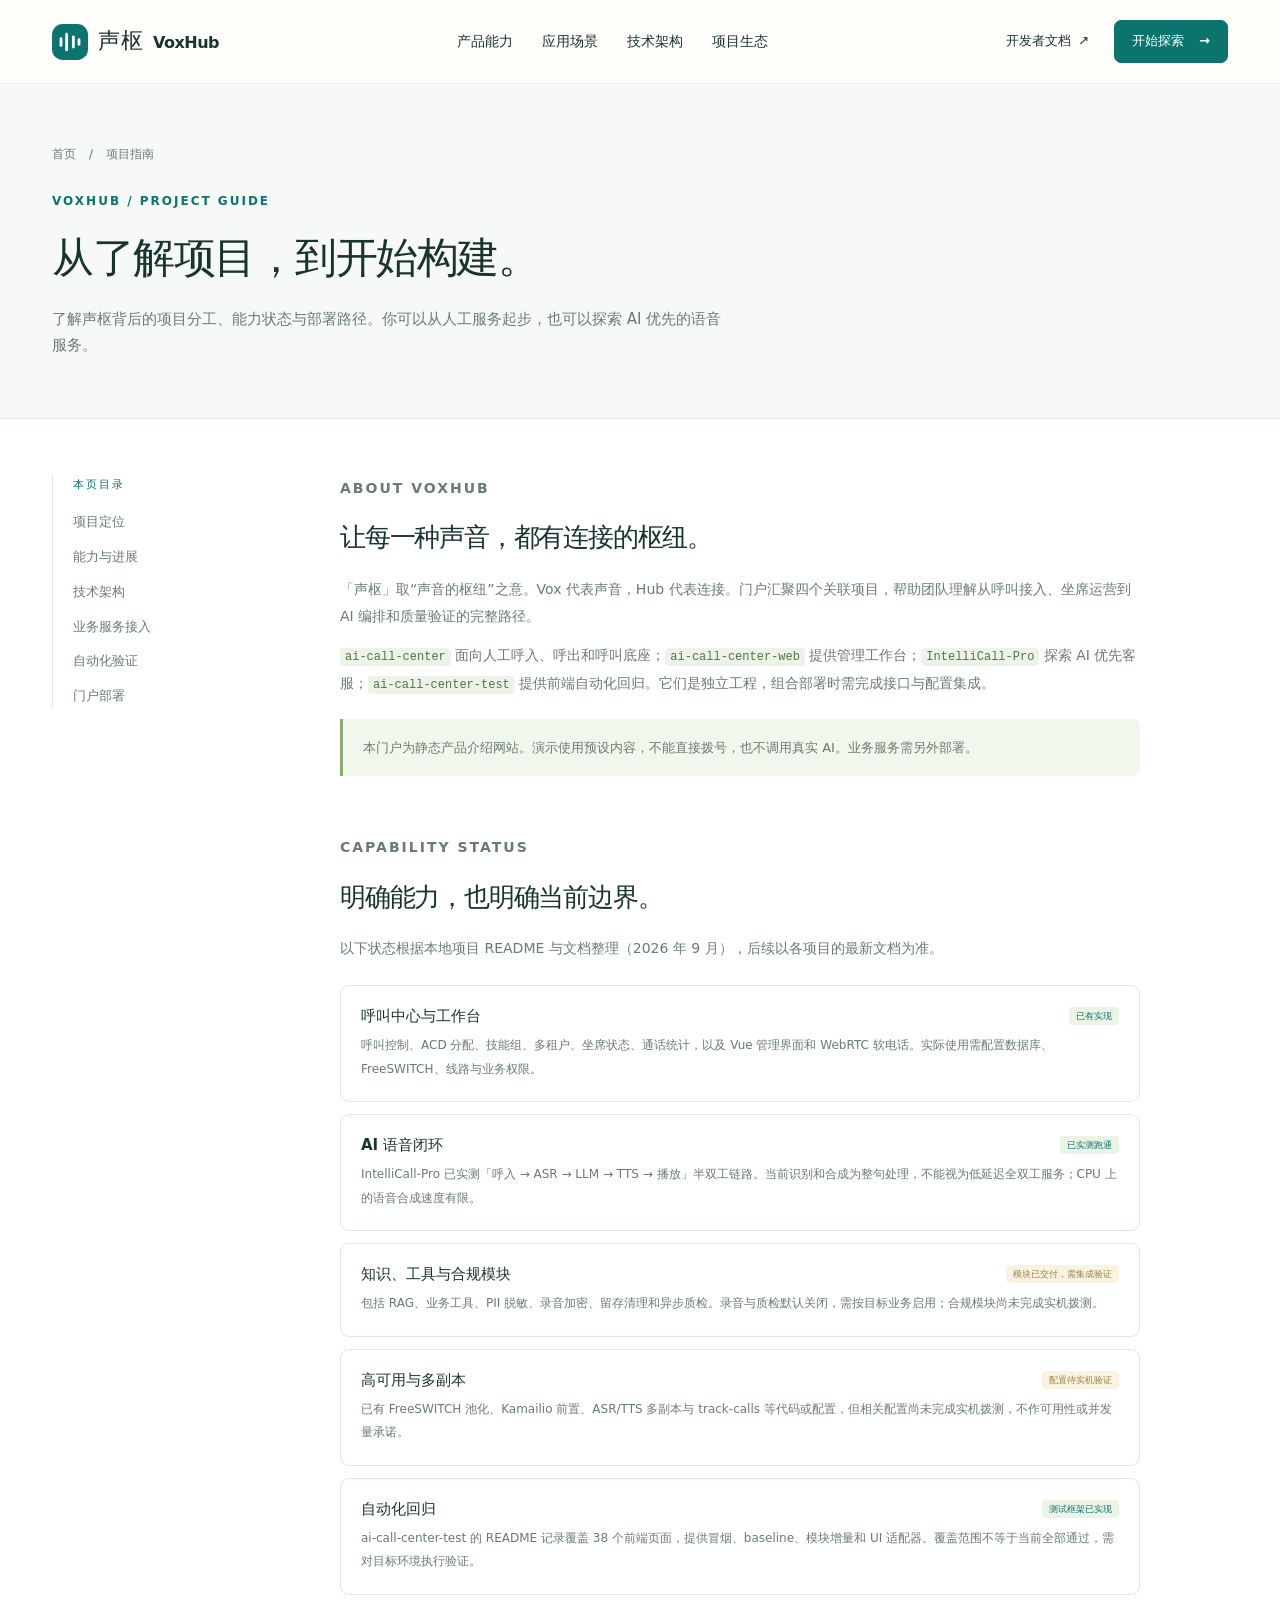
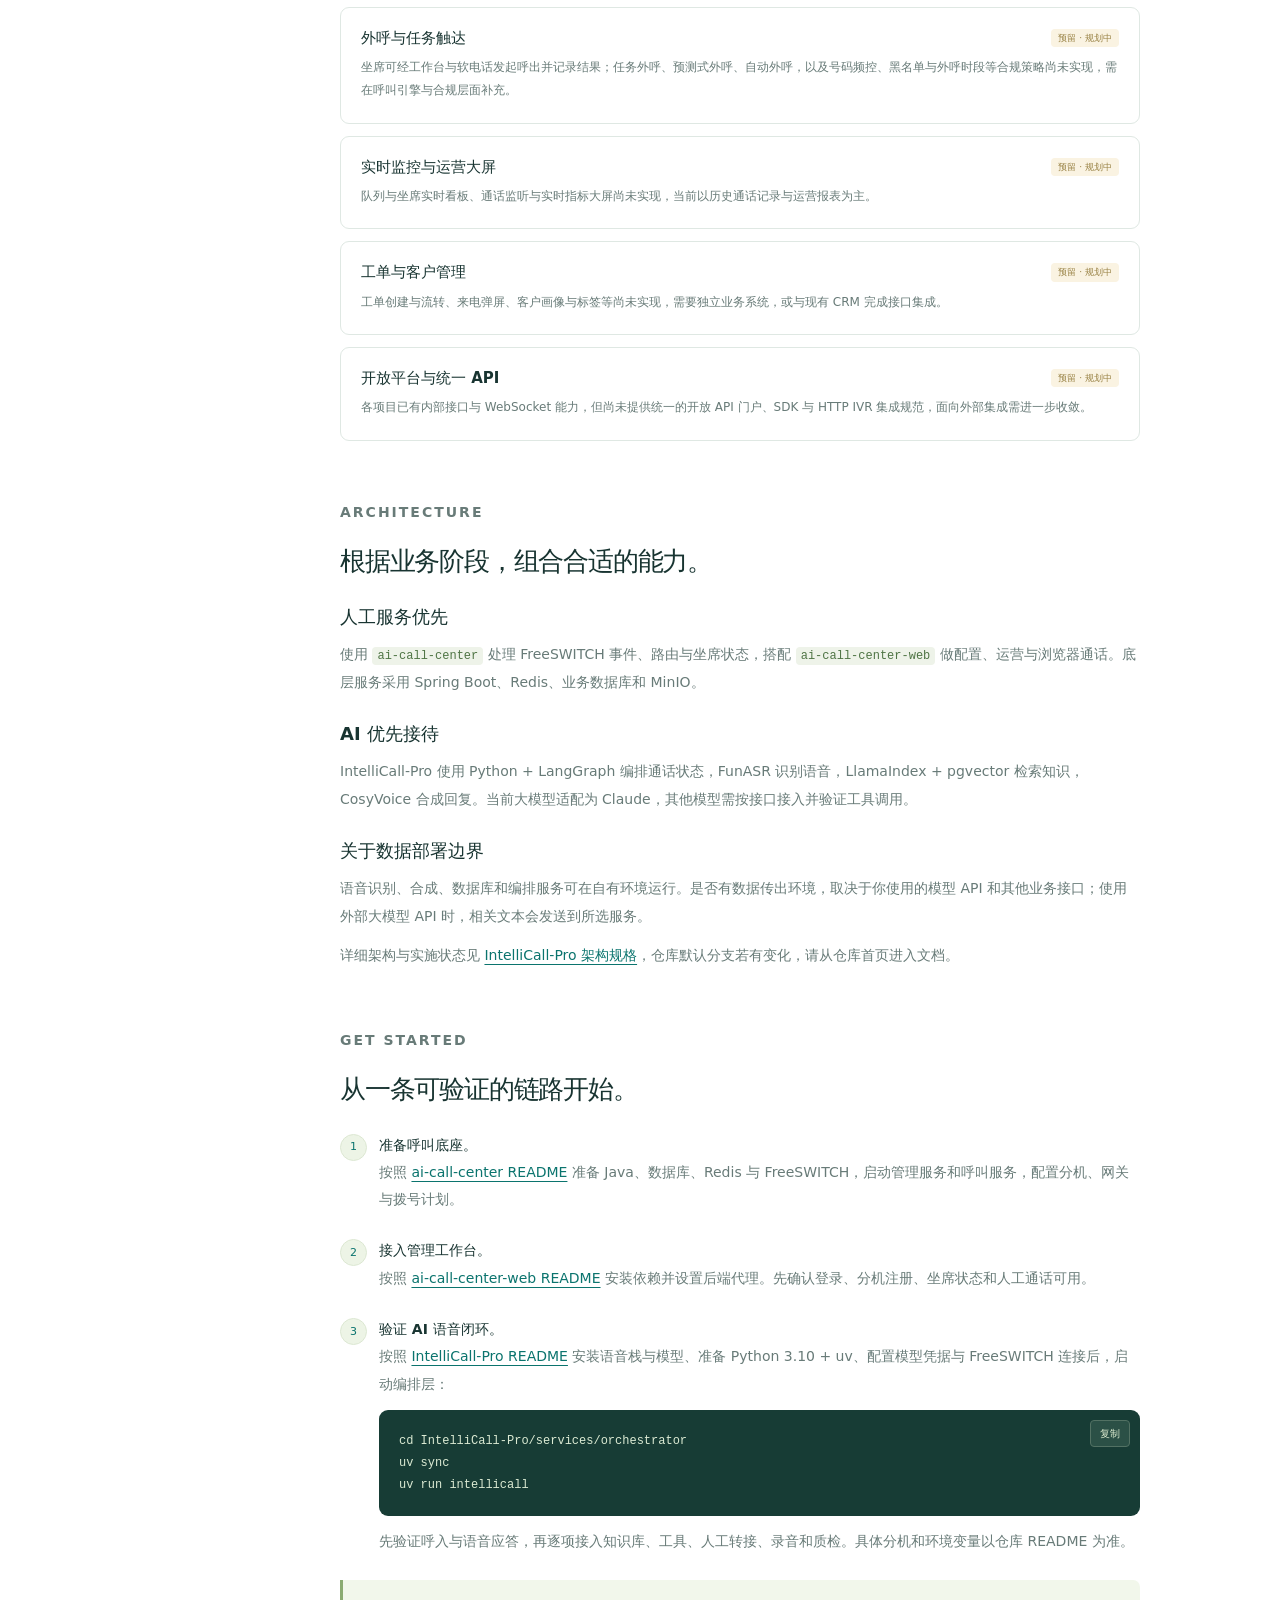
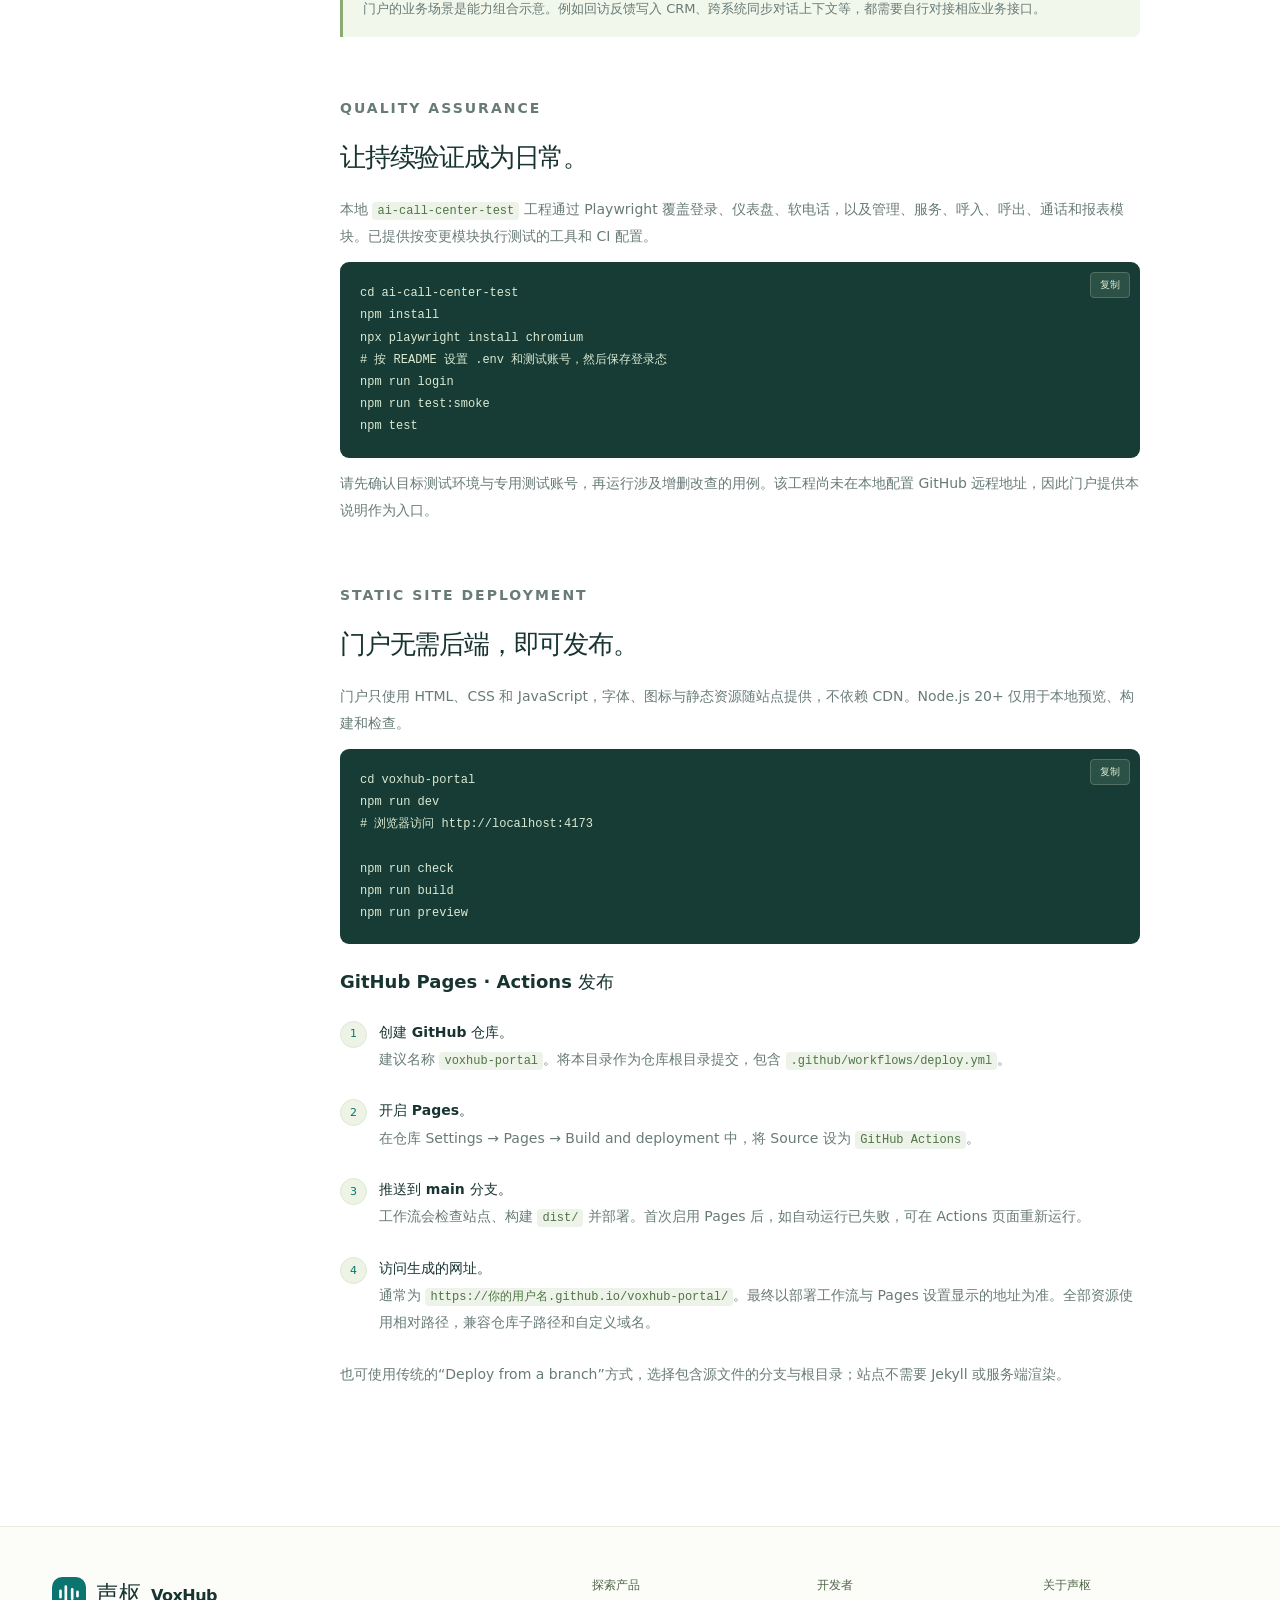
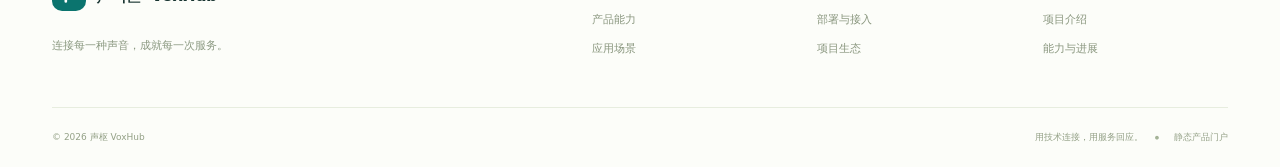
==== commit 48e8cadb: "feat: extend portal with reserved contact-center capabilities 参考 voice9 云呼叫中心的产品组织方式，补充智能外呼、实时监控、 工单" ====
--- a/guide.html
+++ b/guide.html
@@ -17,6 +17,10 @@
         <div class="status-card"><h3>知识、工具与合规模块 <span class="status-label pending">模块已交付，需集成验证</span></h3><p>包括 RAG、业务工具、PII 脱敏、录音加密、留存清理和异步质检。录音与质检默认关闭，需按目标业务启用；合规模块尚未完成实机拨测。</p></div>
         <div class="status-card"><h3>高可用与多副本 <span class="status-label pending">配置待实机验证</span></h3><p>已有 FreeSWITCH 池化、Kamailio 前置、ASR/TTS 多副本与 track-calls 等代码或配置，但相关配置尚未完成实机拨测，不作可用性或并发量承诺。</p></div>
         <div class="status-card"><h3>自动化回归 <span class="status-label">测试框架已实现</span></h3><p>ai-call-center-test 的 README 记录覆盖 38 个前端页面，提供冒烟、baseline、模块增量和 UI 适配器。覆盖范围不等于当前全部通过，需对目标环境执行验证。</p></div>
+        <div class="status-card"><h3>外呼与任务触达 <span class="status-label pending">预留 · 规划中</span></h3><p>坐席可经工作台与软电话发起呼出并记录结果；任务外呼、预测式外呼、自动外呼，以及号码频控、黑名单与外呼时段等合规策略尚未实现，需在呼叫引擎与合规层面补充。</p></div>
+        <div class="status-card"><h3>实时监控与运营大屏 <span class="status-label pending">预留 · 规划中</span></h3><p>队列与坐席实时看板、通话监听与实时指标大屏尚未实现，当前以历史通话记录与运营报表为主。</p></div>
+        <div class="status-card"><h3>工单与客户管理 <span class="status-label pending">预留 · 规划中</span></h3><p>工单创建与流转、来电弹屏、客户画像与标签等尚未实现，需要独立业务系统，或与现有 CRM 完成接口集成。</p></div>
+        <div class="status-card"><h3>开放平台与统一 API <span class="status-label pending">预留 · 规划中</span></h3><p>各项目已有内部接口与 WebSocket 能力，但尚未提供统一的开放 API 门户、SDK 与 HTTP IVR 集成规范，面向外部集成需进一步收敛。</p></div>
       </div></section>
       <section id="architecture-guide"><p class="eyebrow">ARCHITECTURE</p><h2>根据业务阶段，组合合适的能力。</h2><h3>人工服务优先</h3><p>使用 <code>ai-call-center</code> 处理 FreeSWITCH 事件、路由与坐席状态，搭配 <code>ai-call-center-web</code> 做配置、运营与浏览器通话。底层服务采用 Spring Boot、Redis、业务数据库和 MinIO。</p><h3>AI 优先接待</h3><p>IntelliCall-Pro 使用 Python + LangGraph 编排通话状态，FunASR 识别语音，LlamaIndex + pgvector 检索知识，CosyVoice 合成回复。当前大模型适配为 Claude，其他模型需按接口接入并验证工具调用。</p><h3>关于数据部署边界</h3><p>语音识别、合成、数据库和编排服务可在自有环境运行。是否有数据传出环境，取决于你使用的模型 API 和其他业务接口；使用外部大模型 API 时，相关文本会发送到所选服务。</p><p>详细架构与实施状态见 <a href="https://github.com/dongjb741280/IntelliCall-Pro/blob/main/docs/architecture-spec.md" target="_blank" rel="noopener noreferrer">IntelliCall-Pro 架构规格</a>，仓库默认分支若有变化，请从仓库首页进入文档。</p></section>
       <section id="quick-start"><p class="eyebrow">GET STARTED</p><h2>从一条可验证的链路开始。</h2><ol class="guide-steps">
--- a/assets/style.css
+++ b/assets/style.css
@@ -1,12 +1,12 @@
 @charset "UTF-8";
 :root{--ink:#183431;--muted:#687b78;--green:#0b746e;--green-dark:#07544f;--mint:#eaf4ef;--line:#dfe8e3;--cream:#f7f9f6;--white:#fff;--radius:16px;--shadow:0 20px 65px #284c3c12;font-family:Inter,"PingFang SC","Microsoft YaHei",system-ui,-apple-system,BlinkMacSystemFont,"Segoe UI",sans-serif;color:var(--ink);background:var(--white);font-synthesis:none}
-*{box-sizing:border-box}html{scroll-behavior:smooth;scroll-padding-top:96px}body{margin:0;font-size:15px;line-height:1.75;-webkit-font-smoothing:antialiased}button,a{-webkit-tap-highlight-color:transparent}button,input{font:inherit}button{cursor:pointer}button:disabled{cursor:default}a{color:inherit;text-decoration:none}button{color:inherit}img,svg{display:block;max-width:100%}button:focus-visible,a:focus-visible,summary:focus-visible,[tabindex]:focus-visible{outline:3px solid #23978e;outline-offset:5px}::selection{background:#cfebe0}h1,h2,h3,p{margin:0}h1,h2,h3{font-weight:650;line-height:1.35}h2{font-size:36px;letter-spacing:-1.2px}h3{font-size:20px}ul{padding:0;list-style:none}.container{max-width:1240px;margin-inline:auto;padding-inline:32px}.skip-link{position:fixed;z-index:100;top:-80px;left:20px;padding:12px 20px;background:var(--green);color:white}.skip-link:focus{top:10px}.header{height:84px;background:#fffefbef;position:sticky;top:0;z-index:20;border-bottom:1px solid #e9eeeb;backdrop-filter:blur(14px)}.header-inner{height:100%;display:flex;align-items:center;gap:48px}.brand{display:inline-flex;align-items:center;gap:10px;flex-shrink:0;font-size:22px;font-weight:750;letter-spacing:1px;white-space:nowrap}.brand>span{display:flex;align-items:baseline;gap:9px}.brand-en{font-size:16px;letter-spacing:-.5px;font-weight:650}.navigation{display:flex;gap:29px;margin:auto;font-size:14px;font-weight:500;white-space:nowrap}.navigation a{position:relative;padding-block:28px}.navigation a:hover,.docs-link:hover{color:var(--green)}.navigation a:after{content:"";position:absolute;width:0;height:2px;bottom:20px;left:0;background:var(--green);transition:width .2s}.navigation a:hover:after{width:100%}.header-actions{display:flex;align-items:center;gap:25px}.docs-link{font-size:13px;white-space:nowrap}.docs-link span{margin-left:3px}.button{display:inline-flex;justify-content:center;align-items:center;gap:25px;border:1px solid var(--green);background:var(--green);color:var(--white);padding:13px 24px;border-radius:7px;font-size:14px;font-weight:600;line-height:1.6;transition:background .2s,transform .2s,box-shadow .2s;white-space:nowrap}.button:hover{background:var(--green-dark);border-color:var(--green-dark);transform:translateY(-2px);box-shadow:0 7px 15px #074b4b16}.button-small{padding:10px 17px;font-size:13px;gap:15px}.button-white{background:#ffffffc9;border:1px solid #cadbd2;color:var(--ink);gap:10px}.button-white:hover{background:white;border-color:var(--green);color:var(--green)}.button-light{color:var(--green-dark);background:#e5f4a8;border-color:#e5f4a8}.button-light:hover{background:#f0ffc2;border-color:#f0ffc2}.play-icon{font-size:10px;border:1px solid var(--ink);border-radius:50%;width:21px;height:21px;display:grid;place-items:center;padding-left:2px}.menu-toggle{display:none}.eyebrow{font-size:12px;letter-spacing:2px;font-weight:600;color:var(--green);margin-bottom:18px}.pill{display:inline-flex;align-items:center;gap:9px;padding:5px 11px;border-radius:30px;border:1px solid #cbded3;background:#f1f7ee;letter-spacing:1px;font-size:11px}.status-dot{display:inline-block;width:6px;height:6px;border-radius:50%;background:#2a9c72;flex-shrink:0}.hero{background:linear-gradient(115deg,#f9faf4 0%,#f4f8f0 42%,#e8f2eb 100%);position:relative;overflow:hidden}.hero-grid{position:absolute;inset:0;background-image:radial-gradient(#28706022 .7px,transparent .7px);background-size:22px 22px;mask-image:linear-gradient(110deg,transparent 12%,#000 85%)}.hero-inner{position:relative;display:grid;grid-template-columns:1.05fr 1.15fr;align-items:center;gap:30px;min-height:580px;padding-top:65px;padding-bottom:68px}.hero h1{font-size:57px;line-height:1.34;letter-spacing:-1.9px;margin-top:9px;font-weight:650}.accent{color:var(--green)}.hero-description{color:#617671;font-size:16px;line-height:1.9;margin-top:22px}.hero-buttons{display:flex;gap:12px;margin-top:30px}.hero-notes{display:flex;gap:23px;margin-top:23px;font-size:12px;color:#62796c}.hero-notes i{font-style:normal;margin-right:6px;color:var(--green)}.hero-caption{font-size:9px;color:#859991;letter-spacing:2px;margin-top:37px;display:flex;align-items:center;gap:12px}.tiny-line{width:26px;height:1px;background:#9aada2}.hero-art{position:relative;min-width:0;height:407px;display:flex;align-items:center;padding:0 0 0 6px}.orbit{position:absolute;border:1px solid #82ac9026;border-radius:50%;left:50%;top:49%;transform:translate(-50%,-50%);pointer-events:none}.orbit-one{width:470px;height:470px}.orbit-two{width:610px;height:610px}.floating-label{position:absolute;top:-8px;right:26px;z-index:2;display:flex;align-items:center;gap:9px;padding:7px 13px;border:1px solid #fff9;background:#f8fcf4cc;border-radius:6px;box-shadow:0 4px 20px #244f3310;font-size:10px;color:#456d5b;transform:rotate(2deg)}.console-preview{width:100%;background:#fff;border-radius:13px;box-shadow:0 18px 55px #1a513420,0 0 0 1px #21593c08;position:relative;z-index:1;transform:perspective(1800px) rotateY(-5deg) rotateZ(1deg);overflow:hidden}.console-top{height:51px;display:flex;align-items:center;gap:12px;padding:0 17px;border-bottom:1px solid #e9efeb}.console-title{display:flex;align-items:center;gap:8px;font-size:11px;font-weight:600}.mini-logo{background:var(--green);color:white;letter-spacing:2px;padding:0 5px;border-radius:5px;font-size:18px;line-height:22px}.preview-tag{margin-left:auto;font-size:9px;color:#8a9791}.avatar{width:25px;height:25px;display:grid;place-items:center;background:#eef2e4;border-radius:50%;font-size:10px;color:#788758}.console-body{display:flex}.console-sidebar{width:44px;flex-shrink:0;background:#f9fbf8;border-right:1px solid #e9efeb;display:flex;align-items:center;gap:14px;padding-top:16px;flex-direction:column;color:#94a49a}.console-sidebar span{width:26px;height:25px;display:grid;place-items:center;font-size:15px}.console-sidebar .sidebar-active{background:#e2f0e7;color:var(--green);border-radius:5px}.console-main{padding:20px 19px;width:100%}.console-heading{display:flex;align-items:center;justify-content:space-between;gap:8px}.overline{font-size:7px;letter-spacing:1.4px;color:#8b9e94}.console-heading h2{font-size:13px;letter-spacing:0;margin-top:4px}.live-pill{border-radius:20px;background:#eef8f0;color:#53856c;font-size:8px;display:flex;align-items:center;gap:5px;padding:3px 7px;white-space:nowrap}.live-pill .status-dot{width:4px;height:4px}.waveform{height:79px;background:linear-gradient(90deg,#fbfcfa,#f0f7f1,#fbfcfa);border-radius:8px;display:flex;align-items:center;justify-content:center;gap:4px;margin:18px 0}.waveform span{width:3px;height:11px;border-radius:3px;background:#379987aa;animation:wave 2.2s ease-in-out infinite alternate}.waveform span:nth-child(3n){height:30px;animation-delay:-1s}.waveform span:nth-child(4n){height:20px;animation-delay:-.5s}.waveform span:nth-child(5n){height:43px;animation-delay:-1.5s}.waveform span:nth-child(7n){height:55px;animation-delay:-.3s}.waveform span:nth-child(2n){background:#aac69b}.chat-message{display:flex;align-items:flex-start;gap:8px;font-size:10px;margin-top:11px}.chat-avatar{width:23px;height:23px;display:grid;place-items:center;border-radius:6px;flex-shrink:0;background:#eef0e9;color:#6b796b;font-size:8px}.chat-message p{border-radius:0 7px 7px 7px;padding:8px 10px;line-height:1.8;background:#f5f7f3}.chat-message.assistant .chat-avatar{background:var(--green);color:white}.chat-message.assistant p{background:#ebf5ef;color:#3a6658}.source-label{font-size:8px;color:#8a9c90;display:block;margin-top:5px}.process-strip{display:flex;align-items:center;justify-content:space-between;margin-top:16px;border-top:1px solid #eff2ee;padding-top:11px;color:#839a8a;font-size:8px}.process-strip i{font-style:normal;color:#b1c4b4}.handoff-card{position:absolute;bottom:-10px;right:27px;z-index:3;background:white;border:1px solid #dbe9dc;border-radius:9px;box-shadow:0 12px 32px #22553c17;display:flex;align-items:center;gap:12px;padding:13px 18px;transform:rotate(-3deg)}.handoff-icon{width:36px;height:36px;border-radius:10px;background:#edf2da;color:#829641;display:grid;place-items:center;font-size:23px}.handoff-card strong{display:block;font-size:11px;font-weight:600}.handoff-card div>span{font-size:9px;color:#8b9b90}.check-circle{display:grid;place-items:center;color:var(--green);font-size:10px;background:#ecf7ef;width:20px;height:20px;border-radius:50%;margin-left:6px}.art-cross{position:absolute;color:#789e71;font-size:22px;font-weight:200}.cross-one{top:12px;left:20px}.cross-two{bottom:-21px;left:52px}.hero-footer{position:relative;display:flex;align-items:center;border-top:1px solid #ceded273;padding-top:27px;padding-bottom:29px;gap:40px}.hero-footer>span{font-size:10px;color:#879b8d;white-space:nowrap}.tech-names{display:flex;align-items:center;justify-content:space-between;gap:25px;flex:1;color:#6e897c;font-size:16px;letter-spacing:-.4px}.tech-names strong{font-weight:600}.tech-names strong>span{font-size:8px;vertical-align:super}.tech-names strong:nth-child(1){font-size:17px;font-style:italic}.tech-names strong:nth-child(4){font-weight:750}.section{padding:92px 0;scroll-margin-top:15px}.section-heading{display:flex;align-items:flex-end;justify-content:space-between;gap:40px;margin-bottom:42px}.section-intro{color:var(--muted);font-size:14px;line-height:1.9;margin-bottom:5px}.capability-grid{display:grid;grid-template-columns:repeat(4,1fr);gap:20px}.cap-card{border:1px solid var(--line);padding:25px 23px 23px;border-radius:12px;transition:transform .2s,border-color .2s,box-shadow .2s;background:white}.cap-card:hover{transform:translateY(-5px);border-color:#a8c8b5;box-shadow:var(--shadow)}.card-top{display:flex;align-items:center;justify-content:space-between;margin-bottom:24px}.card-number{color:#aeb9b1;font-size:11px;font-variant-numeric:tabular-nums;letter-spacing:1px}.feature-icon{display:grid;place-items:center;width:43px;height:43px;border-radius:11px;background:#edf5ee;color:var(--green)}.feature-icon svg{width:23px;height:23px;fill:none;stroke:currentColor;stroke-width:1.4;stroke-linecap:round;stroke-linejoin:round}.cap-card h3{font-size:18px;margin-bottom:12px}.cap-card p{color:var(--muted);font-size:12px;line-height:1.95}.tags{display:flex;flex-wrap:wrap;gap:5px;margin-top:24px}.tags span{background:#f6f8f5;border:1px solid #edf0eb;font-size:9px;border-radius:4px;padding:2px 6px;color:#7a8d80}.text-link{display:inline-flex;align-items:center;gap:15px;color:var(--green);font-size:13px;font-weight:600;background:none;border:0;padding:0}.text-link:hover{text-decoration:underline;text-underline-offset:5px}.capability-more{margin-top:23px;font-size:11px;color:#7b9184}.scenarios{background:var(--cream);border-block:1px solid #edf0eb}.outline-label{border:1px solid #c9d7cc;border-radius:30px;padding:5px 14px;letter-spacing:1px;font-size:10px;color:#718e7b;margin-bottom:7px}.scenario-layout{display:grid;grid-template-columns:280px 1fr;gap:43px}.scenario-tabs{display:flex;flex-direction:column;gap:12px}.scenario-tab{display:flex;align-items:center;gap:16px;background:none;border:1px solid transparent;border-radius:9px;text-align:left;padding:22px 18px;transition:background .2s,border-color .2s}.scenario-tab.active{background:white;border-color:#d6e2d8;box-shadow:0 5px 20px #1c442906}.scenario-tab:hover{background:#fff8}.scenario-tab.active:hover{background:white}.scenario-tab-icon{font-size:11px;border:1px solid #dde6db;border-radius:50%;height:30px;width:30px;display:grid;place-items:center;color:#92a28f;flex-shrink:0}.scenario-tab.active .scenario-tab-icon{background:var(--green);border-color:var(--green);color:#fff}.scenario-tab strong{font-size:16px;display:block;font-weight:600}.scenario-tab small{display:block;font-size:11px;color:#87958b;margin-top:4px}.tab-arrow{margin-left:auto;opacity:0}.scenario-tab.active .tab-arrow{opacity:1;color:var(--green)}.scenario-note{font-size:10px;color:#8b998f;line-height:1.9;margin:10px 18px}.scenario-panel{background:white;border:1px solid var(--line);border-radius:14px;padding:35px;display:grid;grid-template-columns:1fr 1.15fr;gap:30px;min-width:0}.scenario-detail{padding-top:8px}.small-eyebrow{font-size:8px;letter-spacing:2px;color:#93a092}.scenario-detail h3{font-size:24px;line-height:1.5;margin:13px 0 16px;max-width:220px;letter-spacing:-.8px}.scenario-detail>p{font-size:12px;line-height:1.95;color:var(--muted)}.check-list{margin:21px 0 29px}.check-list li{font-size:11px;color:#6d8275;margin-bottom:10px;display:flex;gap:8px}.check-list li:before{content:"✓";color:#36947c}.conversation{background:#f7f9f6;border:1px solid #e2e9df;border-radius:10px;overflow:hidden;align-self:center;box-shadow:0 10px 23px #22482a07}.conversation-header{display:flex;align-items:center;gap:9px;padding:15px 14px;background:#fff;border-bottom:1px solid #e9ede4}.bot-symbol{font-size:24px;color:white;background:var(--green);border-radius:10px;width:34px;height:34px;display:grid;place-items:center}.conversation-header strong{display:block;font-size:11px;font-weight:600}.conversation-header small{font-size:8px;color:#8a9a8e;display:flex;gap:4px;align-items:center;margin-top:2px}.conversation-header small .status-dot{width:4px;height:4px}.conversation-dots{margin-left:auto;color:#aab5a6;font-size:10px;letter-spacing:2px}.conversation-messages{padding:18px 14px 10px;display:flex;flex-direction:column;gap:12px;min-height:277px;font-size:10px;line-height:1.8}.bubble-user{background:#e9eee4;border-radius:8px 0 8px 8px;margin-left:27px;padding:9px 11px;color:#6b7d69;align-self:flex-end}.bubble-ai{background:white;border:1px solid #e4ece0;border-radius:0 8px 8px 8px;margin-right:20px;padding:9px 11px;color:#4f6f5d}.conversation-source{font-size:8px;color:#8eaa8f;margin-top:-7px}.conversation-footer{display:flex;align-items:center;gap:8px;border-top:1px solid #e7ede2;padding:11px 14px;font-size:8px;color:#9cac9b}.conversation-footer>span:last-child{margin-left:auto}.tiny-bars{color:#6e9e81;letter-spacing:1px}.architecture-layout{display:grid;grid-template-columns:1fr 1.12fr;gap:95px;align-items:center}.architecture-copy>p:not(.eyebrow){font-size:14px;color:var(--muted);line-height:1.9;margin-top:23px;max-width:395px}.architecture-points{margin:32px 0;display:flex;flex-direction:column;gap:21px}.architecture-points li{display:flex;gap:15px;align-items:flex-start}.architecture-points li>span{font-size:10px;width:26px;height:26px;display:grid;place-items:center;border:1px solid #dce6db;border-radius:50%;color:#7b9381;flex-shrink:0}.architecture-points strong{font-size:14px;font-weight:600}.architecture-points p{font-size:12px;color:#7b8e7e;margin-top:3px}.architecture-diagram{background:#f5f8f2;border:1px solid #e2e9dc;border-radius:14px;padding:28px;position:relative;overflow:hidden}.diagram-top{display:flex;justify-content:space-between;color:#92a58f;font-size:8px;letter-spacing:1.5px;margin-bottom:28px}.diagram-top>span:last-child{font-size:9px;letter-spacing:0}.diagram-inputs{display:grid;grid-template-columns:repeat(3,1fr);gap:12px}.diagram-inputs>div{padding:12px 3px;border:1px solid #dfe7d7;border-radius:7px;background:#fff;font-size:11px;text-align:center;display:flex;align-items:center;justify-content:center;gap:7px}.diagram-inputs>div span{color:#7e9d80;font-size:15px}.connector{height:32px;position:relative}.connector:before{content:"";position:absolute;height:100%;left:50%;border-left:1px dashed #b3c8ac}.connector:after{content:"";position:absolute;bottom:0;left:calc(50% - 3px);width:5px;height:5px;border-right:1px solid #a5b79e;border-bottom:1px solid #a5b79e;transform:rotate(45deg)}.diagram-core{background:var(--green);border-radius:9px;color:white;padding:19px 17px;display:flex;align-items:center;gap:14px;box-shadow:0 5px 15px #0b746e12}.core-symbol{letter-spacing:3px;font-size:27px;border-right:1px solid #ffffff30;padding-right:12px}.diagram-core strong{display:block;font-size:20px;font-weight:600;letter-spacing:-.7px}.diagram-core div>span{display:block;font-size:9px;color:#b0d6c7;margin-top:4px}.core-label{margin-left:auto;font-size:8px;background:#ffffff16;border:1px solid #ffffff22;border-radius:20px;padding:3px 8px;white-space:nowrap}.diagram-services{display:grid;grid-template-columns:1fr 1fr;gap:13px}.diagram-services>div{background:white;border:1px solid #dce8d8;border-radius:8px;padding:15px;text-align:center;display:flex;flex-direction:column;align-items:center}.diagram-badge{font-size:8px;color:#7c977f;background:#f1f6ed;border-radius:3px;padding:2px 7px;margin-bottom:9px}.diagram-services strong{font-size:14px;font-weight:600}.diagram-services strong+span{font-size:9px;color:#819680;margin-top:6px}.diagram-services small{font-size:8px;color:#9aaa95;margin-top:10px}.diagram-foundation{display:flex;justify-content:space-around;gap:8px;border:1px dashed #cbdac2;padding:13px 10px;border-radius:6px;color:#7e9478;font-size:9px;background:#f1f5ec}.architecture-diagram>p{font-size:8px;color:#97a590;text-align:center;margin-top:22px}.ecosystem{background:#f9faf7;border-top:1px solid #eef2e9}.project-grid{display:grid;grid-template-columns:repeat(4,1fr);gap:18px}.project-card{background:white;border:1px solid #e2e8dc;border-radius:10px;padding:23px;display:flex;flex-direction:column;transition:border-color .2s,transform .2s}.project-card:hover{border-color:#96b69b;transform:translateY(-3px)}.project-heading{display:flex;align-items:center;justify-content:space-between;margin-bottom:24px}.project-symbol{font-size:24px;color:#718a68}.project-type{font-size:9px;color:#8a9d7c;border:1px solid #e4eadc;border-radius:20px;padding:2px 8px}.project-card h3{font-size:18px;margin-bottom:5px}.project-card code{font-family:ui-monospace,SFMono-Regular,Consolas,monospace;font-size:10px;color:#8fa084;white-space:nowrap}.project-card>p{font-size:12px;color:#7c8c72;line-height:1.95;margin-top:17px;margin-bottom:22px;flex:1}.project-bottom{border-top:1px solid #eaf0e2;padding-top:16px;display:flex;align-items:center;justify-content:space-between;gap:6px}.project-bottom>span{font-size:9px;color:#95a28d}.project-bottom a{width:32px;height:32px;display:grid;place-items:center;border:1px solid #e2e9dc;border-radius:50%;font-size:17px;color:#6c8765;transition:background .2s}.project-bottom a:hover{background:#e1eedb}.project-highlight{background:#eef6e8;border-color:#cedec3}.project-highlight .project-symbol{color:var(--green)}.faq-layout{display:grid;grid-template-columns:1fr 1.65fr;gap:75px}.faq-layout .text-link{margin-top:26px}.faq-list{border-top:1px solid var(--line)}.faq-list details{border-bottom:1px solid var(--line)}.faq-list summary{list-style:none;cursor:pointer;display:flex;align-items:center;justify-content:space-between;padding:23px 0;font-size:14px;gap:20px;font-weight:500}.faq-list summary::-webkit-details-marker{display:none}.faq-list summary span{font-size:20px;font-weight:300;color:#849b7e;transition:transform .2s}.faq-list details[open] summary span{transform:rotate(45deg)}.faq-list details>p{color:var(--muted);font-size:13px;line-height:1.9;margin-bottom:23px;padding-right:30px}.start-section{padding-bottom:83px;scroll-margin-top:120px}.start-panel{background:#0c554d;color:white;border-radius:15px;padding:52px 55px;display:flex;align-items:center;justify-content:space-between;gap:35px;position:relative;overflow:hidden}.start-panel .eyebrow{color:#9ec1a8;font-size:9px;letter-spacing:1.8px;position:relative}.start-panel h2{font-size:34px;letter-spacing:-1px;position:relative}.start-panel p:not(.eyebrow){font-size:12px;color:#a1c4af;margin-top:19px;position:relative}.start-actions{display:flex;flex-direction:column;align-items:center;gap:17px;flex-shrink:0;position:relative}.start-github{color:#d6e6cd;font-size:12px}.start-github span{margin-left:8px}.start-github:hover{text-decoration:underline;text-underline-offset:5px}.start-decoration{font-family:Georgia,serif;font-size:370px;color:#d3efc208;position:absolute;left:42%;top:-195px;transform:rotate(35deg);letter-spacing:-38px}.footer{border-top:1px solid #e6ece1;background:#fcfdf9}.footer-main{display:grid;grid-template-columns:2.7fr repeat(3,1fr);gap:40px;padding:48px 0}.footer-brand p{font-size:11px;color:#8b9981;margin-top:16px}.footer-main>div:not(:first-child){display:flex;flex-direction:column;gap:10px;font-size:11px;color:#89967e}.footer-main strong{color:#506749;font-weight:600;font-size:12px;margin-bottom:4px}.footer-main a:hover{color:var(--green)}.footer-bottom{display:flex;justify-content:space-between;border-top:1px solid #e7eddf;padding:22px 0;font-size:9px;color:#93a086}.footer-dot{font-size:5px;margin:0 12px;vertical-align:middle;color:#a4b397}.demo-dialog{max-width:620px;width:calc(100% - 32px);max-height:calc(100dvh - 32px);border:1px solid #d7e3d3;border-radius:17px;padding:32px;box-shadow:0 30px 100px #07392c30;color:var(--ink);overflow:auto}.demo-dialog::backdrop{background:#102d28a6;backdrop-filter:blur(7px)}.demo-modal-header{display:flex;align-items:center;justify-content:space-between;margin-bottom:18px}.demo-modal-header .eyebrow{margin:0;font-size:10px}.close-button{border:1px solid #e2e9de;background:#f7faf4;width:32px;height:32px;border-radius:50%;font-size:24px;line-height:1}.demo-dialog h2{font-size:28px}.demo-intro{font-size:13px;color:var(--muted);margin-top:12px}.demo-steps{padding:0;list-style:none;display:grid;grid-template-columns:repeat(4,1fr);gap:8px;margin:28px 0}.demo-steps li{border-top:3px solid #e3ebde;padding-top:9px;color:#8e9e86;font-size:11px}.demo-steps li.current,.demo-steps li.complete{border-color:var(--green);color:var(--green)}.demo-stage{padding:25px;background:#f3f7ee;border:1px solid #e1e9d9;border-radius:10px;min-height:230px}.demo-stage>span{font-size:10px;letter-spacing:1px;color:#7b9476}.demo-stage h3{font-size:21px;margin:10px 0}.demo-stage p{font-size:13px;color:#6d8564}.demo-quote{font-size:12px;margin-top:20px;background:white;border-left:2px solid #91b883;padding:12px;border-radius:0 5px 5px 0}.demo-controls{display:flex;justify-content:space-between;align-items:center;margin-top:22px}.demo-disclaimer{font-size:10px;color:#8c9d84;margin-top:22px}.modal-open{overflow:hidden}
+*{box-sizing:border-box}html{scroll-behavior:smooth;scroll-padding-top:96px}body{margin:0;font-size:15px;line-height:1.75;-webkit-font-smoothing:antialiased}button,a{-webkit-tap-highlight-color:transparent}button,input{font:inherit}button{cursor:pointer}button:disabled{cursor:default}a{color:inherit;text-decoration:none}button{color:inherit}img,svg{display:block;max-width:100%}button:focus-visible,a:focus-visible,summary:focus-visible,[tabindex]:focus-visible{outline:3px solid #23978e;outline-offset:5px}::selection{background:#cfebe0}h1,h2,h3,p{margin:0}h1,h2,h3{font-weight:650;line-height:1.35}h2{font-size:36px;letter-spacing:-1.2px}h3{font-size:20px}ul{padding:0;list-style:none}.container{max-width:1240px;margin-inline:auto;padding-inline:32px}.skip-link{position:fixed;z-index:100;top:-80px;left:20px;padding:12px 20px;background:var(--green);color:white}.skip-link:focus{top:10px}.header{height:84px;background:#fffefbef;position:sticky;top:0;z-index:20;border-bottom:1px solid #e9eeeb;backdrop-filter:blur(14px)}.header-inner{height:100%;display:flex;align-items:center;gap:48px}.brand{display:inline-flex;align-items:center;gap:10px;flex-shrink:0;font-size:22px;font-weight:750;letter-spacing:1px;white-space:nowrap}.brand>span{display:flex;align-items:baseline;gap:9px}.brand-en{font-size:16px;letter-spacing:-.5px;font-weight:650}.navigation{display:flex;gap:29px;margin:auto;font-size:14px;font-weight:500;white-space:nowrap}.navigation a{position:relative;padding-block:28px}.navigation a:hover,.docs-link:hover{color:var(--green)}.navigation a:after{content:"";position:absolute;width:0;height:2px;bottom:20px;left:0;background:var(--green);transition:width .2s}.navigation a:hover:after{width:100%}.header-actions{display:flex;align-items:center;gap:25px}.docs-link{font-size:13px;white-space:nowrap}.docs-link span{margin-left:3px}.button{display:inline-flex;justify-content:center;align-items:center;gap:25px;border:1px solid var(--green);background:var(--green);color:var(--white);padding:13px 24px;border-radius:7px;font-size:14px;font-weight:600;line-height:1.6;transition:background .2s,transform .2s,box-shadow .2s;white-space:nowrap}.button:hover{background:var(--green-dark);border-color:var(--green-dark);transform:translateY(-2px);box-shadow:0 7px 15px #074b4b16}.button-small{padding:10px 17px;font-size:13px;gap:15px}.button-white{background:#ffffffc9;border:1px solid #cadbd2;color:var(--ink);gap:10px}.button-white:hover{background:white;border-color:var(--green);color:var(--green)}.button-light{color:var(--green-dark);background:#e5f4a8;border-color:#e5f4a8}.button-light:hover{background:#f0ffc2;border-color:#f0ffc2}.play-icon{font-size:10px;border:1px solid var(--ink);border-radius:50%;width:21px;height:21px;display:grid;place-items:center;padding-left:2px}.menu-toggle{display:none}.eyebrow{font-size:12px;letter-spacing:2px;font-weight:600;color:var(--green);margin-bottom:18px}.pill{display:inline-flex;align-items:center;gap:9px;padding:5px 11px;border-radius:30px;border:1px solid #cbded3;background:#f1f7ee;letter-spacing:1px;font-size:11px}.status-dot{display:inline-block;width:6px;height:6px;border-radius:50%;background:#2a9c72;flex-shrink:0}.hero{background:linear-gradient(115deg,#f9faf4 0%,#f4f8f0 42%,#e8f2eb 100%);position:relative;overflow:hidden}.hero-grid{position:absolute;inset:0;background-image:radial-gradient(#28706022 .7px,transparent .7px);background-size:22px 22px;mask-image:linear-gradient(110deg,transparent 12%,#000 85%)}.hero-inner{position:relative;display:grid;grid-template-columns:1.05fr 1.15fr;align-items:center;gap:30px;min-height:580px;padding-top:65px;padding-bottom:68px}.hero h1{font-size:57px;line-height:1.34;letter-spacing:-1.9px;margin-top:9px;font-weight:650}.accent{color:var(--green)}.hero-description{color:#617671;font-size:16px;line-height:1.9;margin-top:22px}.hero-buttons{display:flex;gap:12px;margin-top:30px}.hero-notes{display:flex;gap:23px;margin-top:23px;font-size:12px;color:#62796c}.hero-notes i{font-style:normal;margin-right:6px;color:var(--green)}.hero-caption{font-size:9px;color:#859991;letter-spacing:2px;margin-top:37px;display:flex;align-items:center;gap:12px}.tiny-line{width:26px;height:1px;background:#9aada2}.hero-art{position:relative;min-width:0;height:407px;display:flex;align-items:center;padding:0 0 0 6px}.orbit{position:absolute;border:1px solid #82ac9026;border-radius:50%;left:50%;top:49%;transform:translate(-50%,-50%);pointer-events:none}.orbit-one{width:470px;height:470px}.orbit-two{width:610px;height:610px}.floating-label{position:absolute;top:-8px;right:26px;z-index:2;display:flex;align-items:center;gap:9px;padding:7px 13px;border:1px solid #fff9;background:#f8fcf4cc;border-radius:6px;box-shadow:0 4px 20px #244f3310;font-size:10px;color:#456d5b;transform:rotate(2deg)}.console-preview{width:100%;background:#fff;border-radius:13px;box-shadow:0 18px 55px #1a513420,0 0 0 1px #21593c08;position:relative;z-index:1;transform:perspective(1800px) rotateY(-5deg) rotateZ(1deg);overflow:hidden}.console-top{height:51px;display:flex;align-items:center;gap:12px;padding:0 17px;border-bottom:1px solid #e9efeb}.console-title{display:flex;align-items:center;gap:8px;font-size:11px;font-weight:600}.mini-logo{background:var(--green);color:white;letter-spacing:2px;padding:0 5px;border-radius:5px;font-size:18px;line-height:22px}.preview-tag{margin-left:auto;font-size:9px;color:#8a9791}.avatar{width:25px;height:25px;display:grid;place-items:center;background:#eef2e4;border-radius:50%;font-size:10px;color:#788758}.console-body{display:flex}.console-sidebar{width:44px;flex-shrink:0;background:#f9fbf8;border-right:1px solid #e9efeb;display:flex;align-items:center;gap:14px;padding-top:16px;flex-direction:column;color:#94a49a}.console-sidebar span{width:26px;height:25px;display:grid;place-items:center;font-size:15px}.console-sidebar .sidebar-active{background:#e2f0e7;color:var(--green);border-radius:5px}.console-main{padding:20px 19px;width:100%}.console-heading{display:flex;align-items:center;justify-content:space-between;gap:8px}.overline{font-size:7px;letter-spacing:1.4px;color:#8b9e94}.console-heading h2{font-size:13px;letter-spacing:0;margin-top:4px}.live-pill{border-radius:20px;background:#eef8f0;color:#53856c;font-size:8px;display:flex;align-items:center;gap:5px;padding:3px 7px;white-space:nowrap}.live-pill .status-dot{width:4px;height:4px}.waveform{height:79px;background:linear-gradient(90deg,#fbfcfa,#f0f7f1,#fbfcfa);border-radius:8px;display:flex;align-items:center;justify-content:center;gap:4px;margin:18px 0}.waveform span{width:3px;height:11px;border-radius:3px;background:#379987aa;animation:wave 2.2s ease-in-out infinite alternate}.waveform span:nth-child(3n){height:30px;animation-delay:-1s}.waveform span:nth-child(4n){height:20px;animation-delay:-.5s}.waveform span:nth-child(5n){height:43px;animation-delay:-1.5s}.waveform span:nth-child(7n){height:55px;animation-delay:-.3s}.waveform span:nth-child(2n){background:#aac69b}.chat-message{display:flex;align-items:flex-start;gap:8px;font-size:10px;margin-top:11px}.chat-avatar{width:23px;height:23px;display:grid;place-items:center;border-radius:6px;flex-shrink:0;background:#eef0e9;color:#6b796b;font-size:8px}.chat-message p{border-radius:0 7px 7px 7px;padding:8px 10px;line-height:1.8;background:#f5f7f3}.chat-message.assistant .chat-avatar{background:var(--green);color:white}.chat-message.assistant p{background:#ebf5ef;color:#3a6658}.source-label{font-size:8px;color:#8a9c90;display:block;margin-top:5px}.process-strip{display:flex;align-items:center;justify-content:space-between;margin-top:16px;border-top:1px solid #eff2ee;padding-top:11px;color:#839a8a;font-size:8px}.process-strip i{font-style:normal;color:#b1c4b4}.handoff-card{position:absolute;bottom:-10px;right:27px;z-index:3;background:white;border:1px solid #dbe9dc;border-radius:9px;box-shadow:0 12px 32px #22553c17;display:flex;align-items:center;gap:12px;padding:13px 18px;transform:rotate(-3deg)}.handoff-icon{width:36px;height:36px;border-radius:10px;background:#edf2da;color:#829641;display:grid;place-items:center;font-size:23px}.handoff-card strong{display:block;font-size:11px;font-weight:600}.handoff-card div>span{font-size:9px;color:#8b9b90}.check-circle{display:grid;place-items:center;color:var(--green);font-size:10px;background:#ecf7ef;width:20px;height:20px;border-radius:50%;margin-left:6px}.art-cross{position:absolute;color:#789e71;font-size:22px;font-weight:200}.cross-one{top:12px;left:20px}.cross-two{bottom:-21px;left:52px}.hero-footer{position:relative;display:flex;align-items:center;border-top:1px solid #ceded273;padding-top:27px;padding-bottom:29px;gap:40px}.hero-footer>span{font-size:10px;color:#879b8d;white-space:nowrap}.tech-names{display:flex;align-items:center;justify-content:space-between;gap:25px;flex:1;color:#6e897c;font-size:16px;letter-spacing:-.4px}.tech-names strong{font-weight:600}.tech-names strong>span{font-size:8px;vertical-align:super}.tech-names strong:nth-child(1){font-size:17px;font-style:italic}.tech-names strong:nth-child(4){font-weight:750}.section{padding:92px 0;scroll-margin-top:15px}.section-heading{display:flex;align-items:flex-end;justify-content:space-between;gap:40px;margin-bottom:42px}.section-intro{color:var(--muted);font-size:14px;line-height:1.9;margin-bottom:5px}.capability-grid{display:grid;grid-template-columns:repeat(4,1fr);gap:20px}.cap-card{border:1px solid var(--line);padding:25px 23px 23px;border-radius:12px;transition:transform .2s,border-color .2s,box-shadow .2s;background:white}.cap-card:hover{transform:translateY(-5px);border-color:#a8c8b5;box-shadow:var(--shadow)}.card-top{display:flex;align-items:center;justify-content:space-between;margin-bottom:24px}.card-number{color:#aeb9b1;font-size:11px;font-variant-numeric:tabular-nums;letter-spacing:1px}.reserved-tag{display:inline-block;vertical-align:1px;margin-left:8px;font-size:9px;font-weight:500;color:#a07c3f;background:#faf3e2;border:1px solid #ead9b4;border-radius:20px;padding:1px 7px}.feature-icon{display:grid;place-items:center;width:43px;height:43px;border-radius:11px;background:#edf5ee;color:var(--green)}.feature-icon svg{width:23px;height:23px;fill:none;stroke:currentColor;stroke-width:1.4;stroke-linecap:round;stroke-linejoin:round}.cap-card h3{font-size:18px;margin-bottom:12px}.cap-card p{color:var(--muted);font-size:12px;line-height:1.95}.tags{display:flex;flex-wrap:wrap;gap:5px;margin-top:24px}.tags span{background:#f6f8f5;border:1px solid #edf0eb;font-size:9px;border-radius:4px;padding:2px 6px;color:#7a8d80}.text-link{display:inline-flex;align-items:center;gap:15px;color:var(--green);font-size:13px;font-weight:600;background:none;border:0;padding:0}.text-link:hover{text-decoration:underline;text-underline-offset:5px}.capability-more{margin-top:23px;font-size:11px;color:#7b9184}.scenarios{background:var(--cream);border-block:1px solid #edf0eb}.outline-label{border:1px solid #c9d7cc;border-radius:30px;padding:5px 14px;letter-spacing:1px;font-size:10px;color:#718e7b;margin-bottom:7px}.scenario-layout{display:grid;grid-template-columns:280px 1fr;gap:43px}.scenario-tabs{display:flex;flex-direction:column;gap:12px}.scenario-tab{display:flex;align-items:center;gap:16px;background:none;border:1px solid transparent;border-radius:9px;text-align:left;padding:22px 18px;transition:background .2s,border-color .2s}.scenario-tab.active{background:white;border-color:#d6e2d8;box-shadow:0 5px 20px #1c442906}.scenario-tab:hover{background:#fff8}.scenario-tab.active:hover{background:white}.scenario-tab-icon{font-size:11px;border:1px solid #dde6db;border-radius:50%;height:30px;width:30px;display:grid;place-items:center;color:#92a28f;flex-shrink:0}.scenario-tab.active .scenario-tab-icon{background:var(--green);border-color:var(--green);color:#fff}.scenario-tab strong{font-size:16px;display:block;font-weight:600}.scenario-tab small{display:block;font-size:11px;color:#87958b;margin-top:4px}.tab-arrow{margin-left:auto;opacity:0}.scenario-tab.active .tab-arrow{opacity:1;color:var(--green)}.scenario-note{font-size:10px;color:#8b998f;line-height:1.9;margin:10px 18px}.scenario-panel{background:white;border:1px solid var(--line);border-radius:14px;padding:35px;display:grid;grid-template-columns:1fr 1.15fr;gap:30px;min-width:0}.scenario-detail{padding-top:8px}.small-eyebrow{font-size:8px;letter-spacing:2px;color:#93a092}.scenario-detail h3{font-size:24px;line-height:1.5;margin:13px 0 16px;max-width:220px;letter-spacing:-.8px}.scenario-detail>p{font-size:12px;line-height:1.95;color:var(--muted)}.check-list{margin:21px 0 29px}.check-list li{font-size:11px;color:#6d8275;margin-bottom:10px;display:flex;gap:8px}.check-list li:before{content:"✓";color:#36947c}.conversation{background:#f7f9f6;border:1px solid #e2e9df;border-radius:10px;overflow:hidden;align-self:center;box-shadow:0 10px 23px #22482a07}.conversation-header{display:flex;align-items:center;gap:9px;padding:15px 14px;background:#fff;border-bottom:1px solid #e9ede4}.bot-symbol{font-size:24px;color:white;background:var(--green);border-radius:10px;width:34px;height:34px;display:grid;place-items:center}.conversation-header strong{display:block;font-size:11px;font-weight:600}.conversation-header small{font-size:8px;color:#8a9a8e;display:flex;gap:4px;align-items:center;margin-top:2px}.conversation-header small .status-dot{width:4px;height:4px}.conversation-dots{margin-left:auto;color:#aab5a6;font-size:10px;letter-spacing:2px}.conversation-messages{padding:18px 14px 10px;display:flex;flex-direction:column;gap:12px;min-height:277px;font-size:10px;line-height:1.8}.bubble-user{background:#e9eee4;border-radius:8px 0 8px 8px;margin-left:27px;padding:9px 11px;color:#6b7d69;align-self:flex-end}.bubble-ai{background:white;border:1px solid #e4ece0;border-radius:0 8px 8px 8px;margin-right:20px;padding:9px 11px;color:#4f6f5d}.conversation-source{font-size:8px;color:#8eaa8f;margin-top:-7px}.conversation-footer{display:flex;align-items:center;gap:8px;border-top:1px solid #e7ede2;padding:11px 14px;font-size:8px;color:#9cac9b}.conversation-footer>span:last-child{margin-left:auto}.tiny-bars{color:#6e9e81;letter-spacing:1px}.architecture-layout{display:grid;grid-template-columns:1fr 1.12fr;gap:95px;align-items:center}.architecture-copy>p:not(.eyebrow){font-size:14px;color:var(--muted);line-height:1.9;margin-top:23px;max-width:395px}.architecture-points{margin:32px 0;display:flex;flex-direction:column;gap:21px}.architecture-points li{display:flex;gap:15px;align-items:flex-start}.architecture-points li>span{font-size:10px;width:26px;height:26px;display:grid;place-items:center;border:1px solid #dce6db;border-radius:50%;color:#7b9381;flex-shrink:0}.architecture-points strong{font-size:14px;font-weight:600}.architecture-points p{font-size:12px;color:#7b8e7e;margin-top:3px}.architecture-diagram{background:#f5f8f2;border:1px solid #e2e9dc;border-radius:14px;padding:28px;position:relative;overflow:hidden}.diagram-top{display:flex;justify-content:space-between;color:#92a58f;font-size:8px;letter-spacing:1.5px;margin-bottom:28px}.diagram-top>span:last-child{font-size:9px;letter-spacing:0}.diagram-inputs{display:grid;grid-template-columns:repeat(3,1fr);gap:12px}.diagram-inputs>div{padding:12px 3px;border:1px solid #dfe7d7;border-radius:7px;background:#fff;font-size:11px;text-align:center;display:flex;align-items:center;justify-content:center;gap:7px}.diagram-inputs>div span{color:#7e9d80;font-size:15px}.connector{height:32px;position:relative}.connector:before{content:"";position:absolute;height:100%;left:50%;border-left:1px dashed #b3c8ac}.connector:after{content:"";position:absolute;bottom:0;left:calc(50% - 3px);width:5px;height:5px;border-right:1px solid #a5b79e;border-bottom:1px solid #a5b79e;transform:rotate(45deg)}.diagram-core{background:var(--green);border-radius:9px;color:white;padding:19px 17px;display:flex;align-items:center;gap:14px;box-shadow:0 5px 15px #0b746e12}.core-symbol{letter-spacing:3px;font-size:27px;border-right:1px solid #ffffff30;padding-right:12px}.diagram-core strong{display:block;font-size:20px;font-weight:600;letter-spacing:-.7px}.diagram-core div>span{display:block;font-size:9px;color:#b0d6c7;margin-top:4px}.core-label{margin-left:auto;font-size:8px;background:#ffffff16;border:1px solid #ffffff22;border-radius:20px;padding:3px 8px;white-space:nowrap}.diagram-services{display:grid;grid-template-columns:1fr 1fr;gap:13px}.diagram-services>div{background:white;border:1px solid #dce8d8;border-radius:8px;padding:15px;text-align:center;display:flex;flex-direction:column;align-items:center}.diagram-badge{font-size:8px;color:#7c977f;background:#f1f6ed;border-radius:3px;padding:2px 7px;margin-bottom:9px}.diagram-services strong{font-size:14px;font-weight:600}.diagram-services strong+span{font-size:9px;color:#819680;margin-top:6px}.diagram-services small{font-size:8px;color:#9aaa95;margin-top:10px}.diagram-foundation{display:flex;justify-content:space-around;gap:8px;border:1px dashed #cbdac2;padding:13px 10px;border-radius:6px;color:#7e9478;font-size:9px;background:#f1f5ec}.architecture-diagram>p{font-size:8px;color:#97a590;text-align:center;margin-top:22px}.ecosystem{background:#f9faf7;border-top:1px solid #eef2e9}.project-grid{display:grid;grid-template-columns:repeat(4,1fr);gap:18px}.project-card{background:white;border:1px solid #e2e8dc;border-radius:10px;padding:23px;display:flex;flex-direction:column;transition:border-color .2s,transform .2s}.project-card:hover{border-color:#96b69b;transform:translateY(-3px)}.project-heading{display:flex;align-items:center;justify-content:space-between;margin-bottom:24px}.project-symbol{font-size:24px;color:#718a68}.project-type{font-size:9px;color:#8a9d7c;border:1px solid #e4eadc;border-radius:20px;padding:2px 8px}.project-card h3{font-size:18px;margin-bottom:5px}.project-card code{font-family:ui-monospace,SFMono-Regular,Consolas,monospace;font-size:10px;color:#8fa084;white-space:nowrap}.project-card>p{font-size:12px;color:#7c8c72;line-height:1.95;margin-top:17px;margin-bottom:22px;flex:1}.project-bottom{border-top:1px solid #eaf0e2;padding-top:16px;display:flex;align-items:center;justify-content:space-between;gap:6px}.project-bottom>span{font-size:9px;color:#95a28d}.project-bottom a{width:32px;height:32px;display:grid;place-items:center;border:1px solid #e2e9dc;border-radius:50%;font-size:17px;color:#6c8765;transition:background .2s}.project-bottom a:hover{background:#e1eedb}.project-highlight{background:#eef6e8;border-color:#cedec3}.project-highlight .project-symbol{color:var(--green)}.faq-layout{display:grid;grid-template-columns:1fr 1.65fr;gap:75px}.faq-layout .text-link{margin-top:26px}.faq-list{border-top:1px solid var(--line)}.faq-list details{border-bottom:1px solid var(--line)}.faq-list summary{list-style:none;cursor:pointer;display:flex;align-items:center;justify-content:space-between;padding:23px 0;font-size:14px;gap:20px;font-weight:500}.faq-list summary::-webkit-details-marker{display:none}.faq-list summary span{font-size:20px;font-weight:300;color:#849b7e;transition:transform .2s}.faq-list details[open] summary span{transform:rotate(45deg)}.faq-list details>p{color:var(--muted);font-size:13px;line-height:1.9;margin-bottom:23px;padding-right:30px}.start-section{padding-bottom:83px;scroll-margin-top:120px}.start-panel{background:#0c554d;color:white;border-radius:15px;padding:52px 55px;display:flex;align-items:center;justify-content:space-between;gap:35px;position:relative;overflow:hidden}.start-panel .eyebrow{color:#9ec1a8;font-size:9px;letter-spacing:1.8px;position:relative}.start-panel h2{font-size:34px;letter-spacing:-1px;position:relative}.start-panel p:not(.eyebrow){font-size:12px;color:#a1c4af;margin-top:19px;position:relative}.start-actions{display:flex;flex-direction:column;align-items:center;gap:17px;flex-shrink:0;position:relative}.start-github{color:#d6e6cd;font-size:12px}.start-github span{margin-left:8px}.start-github:hover{text-decoration:underline;text-underline-offset:5px}.start-decoration{font-family:Georgia,serif;font-size:370px;color:#d3efc208;position:absolute;left:42%;top:-195px;transform:rotate(35deg);letter-spacing:-38px}.footer{border-top:1px solid #e6ece1;background:#fcfdf9}.footer-main{display:grid;grid-template-columns:2.7fr repeat(3,1fr);gap:40px;padding:48px 0}.footer-brand p{font-size:11px;color:#8b9981;margin-top:16px}.footer-main>div:not(:first-child){display:flex;flex-direction:column;gap:10px;font-size:11px;color:#89967e}.footer-main strong{color:#506749;font-weight:600;font-size:12px;margin-bottom:4px}.footer-main a:hover{color:var(--green)}.footer-bottom{display:flex;justify-content:space-between;border-top:1px solid #e7eddf;padding:22px 0;font-size:9px;color:#93a086}.footer-dot{font-size:5px;margin:0 12px;vertical-align:middle;color:#a4b397}.demo-dialog{max-width:620px;width:calc(100% - 32px);max-height:calc(100dvh - 32px);border:1px solid #d7e3d3;border-radius:17px;padding:32px;box-shadow:0 30px 100px #07392c30;color:var(--ink);overflow:auto}.demo-dialog::backdrop{background:#102d28a6;backdrop-filter:blur(7px)}.demo-modal-header{display:flex;align-items:center;justify-content:space-between;margin-bottom:18px}.demo-modal-header .eyebrow{margin:0;font-size:10px}.close-button{border:1px solid #e2e9de;background:#f7faf4;width:32px;height:32px;border-radius:50%;font-size:24px;line-height:1}.demo-dialog h2{font-size:28px}.demo-intro{font-size:13px;color:var(--muted);margin-top:12px}.demo-steps{padding:0;list-style:none;display:grid;grid-template-columns:repeat(4,1fr);gap:8px;margin:28px 0}.demo-steps li{border-top:3px solid #e3ebde;padding-top:9px;color:#8e9e86;font-size:11px}.demo-steps li.current,.demo-steps li.complete{border-color:var(--green);color:var(--green)}.demo-stage{padding:25px;background:#f3f7ee;border:1px solid #e1e9d9;border-radius:10px;min-height:230px}.demo-stage>span{font-size:10px;letter-spacing:1px;color:#7b9476}.demo-stage h3{font-size:21px;margin:10px 0}.demo-stage p{font-size:13px;color:#6d8564}.demo-quote{font-size:12px;margin-top:20px;background:white;border-left:2px solid #91b883;padding:12px;border-radius:0 5px 5px 0}.demo-controls{display:flex;justify-content:space-between;align-items:center;margin-top:22px}.demo-disclaimer{font-size:10px;color:#8c9d84;margin-top:22px}.modal-open{overflow:hidden}
 /* Documentation shares the portal's visual language and works without JavaScript. */
 .guide-hero{background:var(--cream);border-bottom:1px solid var(--line);padding:60px 0}.breadcrumb{font-size:12px;color:var(--muted);margin-bottom:26px;display:flex;gap:13px}.breadcrumb a:hover{color:var(--green)}.guide-hero h1{font-size:42px;letter-spacing:-1.5px}.guide-hero .lead{font-size:15px;color:var(--muted);max-width:680px;margin-top:19px}.guide-layout{display:grid;grid-template-columns:220px 1fr;gap:68px;padding-top:56px;padding-bottom:80px}.guide-toc{position:sticky;top:115px;align-self:start;display:flex;flex-direction:column;gap:12px;font-size:13px;color:var(--muted);border-left:1px solid var(--line);padding-left:20px}.guide-toc strong{font-size:11px;color:var(--green);letter-spacing:2px;margin-bottom:5px}.guide-toc a:hover{color:var(--green)}.guide-content{min-width:0;max-width:800px}.guide-content section{margin-bottom:58px;scroll-margin-top:115px}.guide-content h2{font-size:26px;margin-bottom:20px}.guide-content h3{font-size:18px;margin:26px 0 12px}.guide-content p,.guide-content li{color:var(--muted);font-size:14px;line-height:1.95}.guide-content p+p{margin-top:12px}.guide-content ul{list-style:disc;padding-left:20px}.guide-content ol{padding-left:22px}.guide-content a:not(.button){color:var(--green);text-decoration:underline;text-underline-offset:4px;overflow-wrap:anywhere}.guide-content code{font-size:12px;background:#eef3e9;border-radius:4px;padding:2px 5px;color:#4f7545;overflow-wrap:anywhere}.guide-content pre{background:#173c35;color:#dbead3;border-radius:9px;padding:20px;overflow:auto;font-size:12px;line-height:1.85;position:relative}.guide-content pre code{background:none;color:inherit;padding:0;overflow-wrap:normal}.code-block{position:relative}.copy-button{position:absolute;right:10px;top:10px;z-index:1;padding:3px 9px;background:#2b5046;border:1px solid #527163;border-radius:4px;color:#dcebcf;font-size:10px}.copy-button:hover{background:#3d6657}.guide-note{background:#f2f7eb;border-left:3px solid #8bab72;border-radius:0 7px 7px 0;padding:16px 20px;margin:22px 0}.guide-note p{font-size:13px}.status-cards{display:grid;gap:12px;margin-top:23px}.status-card{border:1px solid var(--line);border-radius:9px;padding:20px}.status-card h3{margin:0 0 8px;font-size:15px;display:flex;flex-wrap:wrap;align-items:center;justify-content:space-between;gap:10px}.status-card p{font-size:12px}.status-label{display:inline-block;font-size:9px;color:var(--green);border-radius:4px;background:#ecf4e5;padding:3px 7px;font-weight:500}.status-label.pending{background:#faf3e2;color:#988143}.guide-steps{counter-reset:steps;list-style:none!important;padding-left:0!important}.guide-steps>li{position:relative;padding-left:39px;margin:24px 0}.guide-steps>li:before{counter-increment:steps;content:counter(steps);position:absolute;left:0;top:2px;width:25px;height:25px;background:#edf4e6;border:1px solid #dce7d2;border-radius:50%;font-size:11px;display:grid;place-items:center;color:var(--green)}.guide-steps strong{color:var(--ink);font-weight:600}.not-found{min-height:70vh;display:flex;align-items:center;text-align:center}.not-found .container{max-width:700px}.not-found h1{font-size:90px;color:var(--green)}.not-found p{color:var(--muted);margin:20px 0 30px}
 @keyframes wave{from{transform:scaleY(.6)}to{transform:scaleY(1)}}
 @media(min-width:1500px){.container{max-width:1360px;padding-inline:48px}.hero-inner{min-height:660px;gap:55px}.hero h1{font-size:64px}.hero-art{height:435px}.console-main{padding:25px}.waveform{height:95px}.chat-message{font-size:11px}.console-heading h2{font-size:15px}.hero-footer{padding-top:30px;padding-bottom:32px}.section{padding:100px 0}}
 @media(max-width:1150px){.header-inner{gap:20px}.navigation{gap:19px;font-size:12px}.header-actions{gap:16px}.docs-link{font-size:11px}.brand{font-size:20px}.brand-en{font-size:14px}.hero h1{font-size:49px}.hero-inner{gap:22px}.hero-description{font-size:14px}.hero-art{height:390px}.hero-footer{gap:26px}.hero-footer>span{font-size:9px}.tech-names{font-size:14px;gap:18px}.tech-names strong:nth-child(1){font-size:15px}.scenario-layout{grid-template-columns:230px 1fr;gap:25px}.scenario-panel{padding:25px;gap:20px}.scenario-detail h3{font-size:21px}.cap-card{padding:22px 18px}.cap-card h3{font-size:16px}.capability-grid{gap:14px}.project-grid{gap:14px}.project-card{padding:20px 17px}.project-card h3{font-size:16px}.architecture-layout{gap:55px}.section-intro{font-size:12px}.guide-layout{gap:45px}}
-@media(max-width:950px){.header{height:72px}.header-inner{gap:20px}.docs-link{display:none}.navigation{gap:20px}.header-actions .button{padding:8px 13px}.hero-inner{grid-template-columns:1fr 1fr;min-height:540px;gap:22px;padding-top:55px;padding-bottom:55px}.hero h1{font-size:43px}.hero-description{font-size:13px}.hero-buttons{flex-wrap:wrap;gap:10px}.hero-buttons .button{font-size:12px;padding:11px 17px;gap:12px}.hero-notes{font-size:10px;gap:14px}.hero-art{height:345px}.console-main{padding:15px 12px}.console-heading h2{font-size:11px}.console-sidebar{width:33px}.chat-message{font-size:9px}.console-title{font-size:10px}.waveform{height:61px;gap:3px}.floating-label{font-size:9px;right:0;top:-16px}.handoff-card{padding:11px 12px;right:0;bottom:-25px}.handoff-card strong{font-size:10px}.hero-footer{flex-direction:column;gap:17px;padding-top:22px;padding-bottom:24px}.tech-names{width:100%;justify-content:space-around;font-size:15px;gap:15px}.hero-footer>span{font-size:10px}.section{padding:70px 0}h2{font-size:30px}.capability-grid,.project-grid{grid-template-columns:repeat(2,1fr);gap:18px}.cap-card{padding:25px}.cap-card h3,.project-card h3{font-size:18px}.cap-card p{font-size:13px}.tags span{font-size:10px}.scenario-layout{grid-template-columns:1fr;gap:24px}.scenario-tabs{display:grid;grid-template-columns:repeat(3,1fr);gap:10px}.scenario-tab{padding:17px 13px;gap:10px}.scenario-tab-icon{width:25px;height:25px;font-size:9px}.scenario-tab strong{font-size:14px}.scenario-tab small{font-size:10px}.scenario-note{display:none}.scenario-panel{padding:30px;gap:35px;grid-template-columns:1fr 1fr}.scenario-detail{padding-top:15px}.scenario-detail h3{font-size:25px;max-width:none}.scenario-detail>p{font-size:13px}.check-list li{font-size:12px}.conversation-messages{font-size:11px;min-height:260px}.architecture-layout{grid-template-columns:1fr 1.1fr;gap:32px}.architecture-copy>p:not(.eyebrow){font-size:12px}.architecture-points p{font-size:11px}.architecture-diagram{padding:20px}.diagram-inputs{gap:6px}.diagram-inputs>div{font-size:9px}.core-label{display:none}.diagram-services>div{padding:12px 9px}.diagram-services small{font-size:7px}.diagram-services strong{font-size:12px}.diagram-foundation{font-size:8px}.project-card{padding:25px}.project-card>p{font-size:13px}.project-bottom>span{font-size:10px}.faq-layout{gap:40px}.start-panel{padding:40px}.start-panel h2{font-size:29px}.start-panel p:not(.eyebrow){max-width:330px}.start-panel .button{font-size:12px;padding:13px 17px;gap:15px}.footer-main{gap:25px;grid-template-columns:2fr repeat(3,1fr)}.guide-layout{grid-template-columns:170px 1fr;gap:30px}}
-@media(max-width:700px){html{scroll-padding-top:84px}.container{padding-inline:22px}.header{height:68px}.header-inner{justify-content:space-between;gap:12px}.brand{font-size:20px}.brand img{width:31px;height:31px}.brand-en{font-size:14px}.header-actions{margin-left:auto}.header-actions .button{font-size:11px;padding:7px 11px;gap:9px}.menu-toggle{display:flex;flex-direction:column;gap:4px;justify-content:center;align-items:center;width:35px;height:35px;border:0;background:transparent;order:3;margin-left:4px}.menu-toggle span{height:1.5px;width:19px;background:var(--ink);transition:transform .2s}.menu-toggle[aria-expanded=true] span:nth-child(1){transform:translateY(5.5px) rotate(45deg)}.menu-toggle[aria-expanded=true] span:nth-child(2){opacity:0}.menu-toggle[aria-expanded=true] span:nth-child(3){transform:translateY(-5.5px) rotate(-45deg)}.navigation{display:none;position:absolute;top:67px;left:0;right:0;flex-direction:column;gap:0;padding:10px 22px 19px;background:#fcfdf9;border-bottom:1px solid var(--line);box-shadow:0 14px 20px #24422a0a}.navigation.open{display:flex}.navigation a{font-size:14px;padding:12px 2px}.navigation a:after{display:none}.hero-inner{grid-template-columns:1fr;gap:46px;padding-top:42px;padding-bottom:60px;min-height:0}.hero-copy{max-width:520px}.hero h1{font-size:45px;letter-spacing:-1.5px;line-height:1.32}.eyebrow{font-size:11px}.hero-description{font-size:14px;line-height:1.95;margin-top:19px}.hero-buttons{margin-top:24px}.hero-buttons .button{font-size:12px;padding:12px 17px;gap:15px}.hero-notes{font-size:10px;gap:23px;margin-top:19px}.hero-caption{display:none}.hero-art{height:342px;max-width:485px;width:100%;margin:auto;padding:0 7px}.console-main{padding:18px 15px}.console-heading h2{font-size:12px}.console-top{height:45px}.console-sidebar{width:34px}.chat-message{font-size:10px}.waveform{height:63px}.orbit-one{width:370px;height:370px}.orbit-two{width:480px;height:480px}.floating-label{top:-16px;right:14px;font-size:8px}.handoff-card{bottom:-20px;right:17px;padding:12px 14px}.handoff-card strong{font-size:11px}.handoff-card div>span{font-size:9px}.cross-one{top:-10px;left:19px}.cross-two{bottom:-16px;left:20px}.hero-footer{padding-block:22px;gap:18px}.tech-names{display:grid;grid-template-columns:repeat(3,1fr);text-align:center;row-gap:15px;font-size:14px}.tech-names strong:nth-child(1){font-size:14px}.hero-footer>span{font-size:10px}.section{padding:56px 0}.section-heading{display:block;margin-bottom:28px}.section-heading h2,h2{font-size:29px;letter-spacing:-.8px}.section-intro{margin-top:20px;font-size:13px}.desktop-only{display:none}.capability-grid{grid-template-columns:1fr 1fr;gap:12px}.cap-card{padding:20px 16px}.card-top{margin-bottom:20px}.feature-icon{width:37px;height:37px;border-radius:9px}.feature-icon svg{width:21px;height:21px}.cap-card h3{font-size:15px;line-height:1.55}.cap-card p{font-size:11px;line-height:1.85}.tags{gap:4px;margin-top:18px}.tags span{font-size:8px;padding:2px 4px}.card-number{font-size:9px}.outline-label{display:inline-block;margin-top:19px}.scenario-tabs{gap:5px}.scenario-tab{padding:12px 6px;text-align:center;justify-content:center;gap:0}.scenario-tab-icon,.tab-arrow{display:none}.scenario-tab strong{font-size:13px}.scenario-tab small{font-size:8px;margin-top:3px}.scenario-layout{gap:17px}.scenario-panel{grid-template-columns:1fr;padding:24px;gap:28px}.scenario-detail{padding-top:0}.scenario-detail h3{font-size:24px;margin:9px 0 13px}.scenario-detail>p{font-size:13px}.check-list{margin:20px 0}.check-list li{font-size:12px;margin-bottom:8px}.conversation{max-width:400px;width:100%;margin:auto}.conversation-header{padding:14px 17px}.conversation-header strong{font-size:12px}.conversation-messages{padding:20px 18px 16px;font-size:12px;min-height:0;gap:12px}.conversation-source{font-size:9px}.conversation-footer{font-size:9px;padding:13px 17px}.architecture-layout{grid-template-columns:1fr;gap:35px}.architecture-copy>p:not(.eyebrow){font-size:13px;max-width:none}.architecture-points{gap:18px;margin:25px 0}.architecture-points p{font-size:12px}.architecture-diagram{padding:22px}.diagram-inputs>div{font-size:10px}.diagram-services strong{font-size:14px}.diagram-services small{font-size:8px}.diagram-services>div{padding:14px 8px}.diagram-foundation{font-size:9px}.diagram-top{font-size:8px}.project-grid{grid-template-columns:1fr 1fr;gap:12px}.project-card{padding:20px 16px}.project-heading{margin-bottom:19px;gap:4px}.project-type{font-size:8px;padding:2px 5px}.project-symbol{font-size:21px}.project-card h3{font-size:15px}.project-card code{font-size:8px}.project-card>p{font-size:11px;margin-top:13px;margin-bottom:17px;line-height:1.85}.project-bottom{padding-top:13px;gap:5px}.project-bottom>span{font-size:8px}.project-bottom a{width:27px;height:27px;flex-shrink:0}.faq-layout{grid-template-columns:1fr;gap:28px}.faq-layout h2 br{display:none}.faq-layout .text-link{margin-top:20px}.faq-list summary{font-size:13px;padding:20px 0}.faq-list details>p{font-size:12px;padding-right:12px}.start-section{padding-bottom:54px}.start-panel{padding:32px 26px;display:block}.start-panel h2{font-size:29px}.start-panel p:not(.eyebrow){font-size:12px;line-height:1.95}.start-panel .eyebrow{font-size:7px;letter-spacing:1.4px}.start-actions{align-items:flex-start;margin-top:28px;gap:15px}.start-panel .button{font-size:12px;padding:12px 18px}.start-github{font-size:11px}.start-decoration{left:55%;top:-130px}.footer-main{grid-template-columns:repeat(3,1fr);gap:28px 15px;padding:35px 0}.footer-brand{grid-column:1/-1}.footer-brand p{margin-top:10px}.footer-main>div:not(:first-child){font-size:10px;gap:8px}.footer-main strong{font-size:11px}.footer-bottom{font-size:8px;display:flex;flex-direction:column;gap:6px;padding:19px 0}.footer-dot{margin:0 9px}.demo-dialog{padding:24px}.demo-dialog h2{font-size:23px}.demo-intro{font-size:12px}.demo-stage{padding:20px;min-height:240px}.demo-stage h3{font-size:19px}.demo-stage p{font-size:12px}.demo-steps{gap:6px;margin:23px 0}.demo-steps li{font-size:9px}.demo-quote{font-size:11px}.demo-controls .button{padding:11px 19px;font-size:12px}.demo-disclaimer{font-size:9px}.guide-hero{padding:35px 0}.guide-hero h1{font-size:33px}.guide-hero .lead{font-size:13px}.guide-layout{grid-template-columns:1fr;gap:30px;padding-top:30px;padding-bottom:40px}.guide-toc{position:static;display:flex;flex-flow:row wrap;gap:12px 19px;padding:17px;background:var(--cream);border:1px solid var(--line);border-radius:8px;font-size:11px}.guide-toc strong{width:100%;margin:0}.guide-content h2{font-size:24px}.guide-content p,.guide-content li{font-size:13px}.guide-content pre{padding:18px 14px;font-size:11px}.guide-content section{margin-bottom:40px}.status-card h3{font-size:14px}.status-card p{font-size:12px}.guide-note{padding:14px 16px}.guide-content code{font-size:11px}}
+@media(max-width:950px){.header{height:72px}.header-inner{gap:20px}.docs-link{display:none}.navigation{gap:20px}.header-actions .button{padding:8px 13px}.hero-inner{grid-template-columns:1fr 1fr;min-height:540px;gap:22px;padding-top:55px;padding-bottom:55px}.hero h1{font-size:43px}.hero-description{font-size:13px}.hero-buttons{flex-wrap:wrap;gap:10px}.hero-buttons .button{font-size:12px;padding:11px 17px;gap:12px}.hero-notes{font-size:10px;gap:14px}.hero-art{height:345px}.console-main{padding:15px 12px}.console-heading h2{font-size:11px}.console-sidebar{width:33px}.chat-message{font-size:9px}.console-title{font-size:10px}.waveform{height:61px;gap:3px}.floating-label{font-size:9px;right:0;top:-16px}.handoff-card{padding:11px 12px;right:0;bottom:-25px}.handoff-card strong{font-size:10px}.hero-footer{flex-direction:column;gap:17px;padding-top:22px;padding-bottom:24px}.tech-names{width:100%;justify-content:space-around;font-size:15px;gap:15px}.hero-footer>span{font-size:10px}.section{padding:70px 0}h2{font-size:30px}.capability-grid,.project-grid{grid-template-columns:repeat(2,1fr);gap:18px}.cap-card{padding:25px}.cap-card h3,.project-card h3{font-size:18px}.cap-card p{font-size:13px}.tags span{font-size:10px}.scenario-layout{grid-template-columns:1fr;gap:24px}.scenario-tabs{display:grid;grid-template-columns:repeat(4,1fr);gap:10px}.scenario-tab{padding:17px 13px;gap:10px}.scenario-tab-icon{width:25px;height:25px;font-size:9px}.scenario-tab strong{font-size:14px}.scenario-tab small{font-size:10px}.scenario-note{display:none}.scenario-panel{padding:30px;gap:35px;grid-template-columns:1fr 1fr}.scenario-detail{padding-top:15px}.scenario-detail h3{font-size:25px;max-width:none}.scenario-detail>p{font-size:13px}.check-list li{font-size:12px}.conversation-messages{font-size:11px;min-height:260px}.architecture-layout{grid-template-columns:1fr 1.1fr;gap:32px}.architecture-copy>p:not(.eyebrow){font-size:12px}.architecture-points p{font-size:11px}.architecture-diagram{padding:20px}.diagram-inputs{gap:6px}.diagram-inputs>div{font-size:9px}.core-label{display:none}.diagram-services>div{padding:12px 9px}.diagram-services small{font-size:7px}.diagram-services strong{font-size:12px}.diagram-foundation{font-size:8px}.project-card{padding:25px}.project-card>p{font-size:13px}.project-bottom>span{font-size:10px}.faq-layout{gap:40px}.start-panel{padding:40px}.start-panel h2{font-size:29px}.start-panel p:not(.eyebrow){max-width:330px}.start-panel .button{font-size:12px;padding:13px 17px;gap:15px}.footer-main{gap:25px;grid-template-columns:2fr repeat(3,1fr)}.guide-layout{grid-template-columns:170px 1fr;gap:30px}}
+@media(max-width:700px){html{scroll-padding-top:84px}.container{padding-inline:22px}.header{height:68px}.header-inner{justify-content:space-between;gap:12px}.brand{font-size:20px}.brand img{width:31px;height:31px}.brand-en{font-size:14px}.header-actions{margin-left:auto}.header-actions .button{font-size:11px;padding:7px 11px;gap:9px}.menu-toggle{display:flex;flex-direction:column;gap:4px;justify-content:center;align-items:center;width:35px;height:35px;border:0;background:transparent;order:3;margin-left:4px}.menu-toggle span{height:1.5px;width:19px;background:var(--ink);transition:transform .2s}.menu-toggle[aria-expanded=true] span:nth-child(1){transform:translateY(5.5px) rotate(45deg)}.menu-toggle[aria-expanded=true] span:nth-child(2){opacity:0}.menu-toggle[aria-expanded=true] span:nth-child(3){transform:translateY(-5.5px) rotate(-45deg)}.navigation{display:none;position:absolute;top:67px;left:0;right:0;flex-direction:column;gap:0;padding:10px 22px 19px;background:#fcfdf9;border-bottom:1px solid var(--line);box-shadow:0 14px 20px #24422a0a}.navigation.open{display:flex}.navigation a{font-size:14px;padding:12px 2px}.navigation a:after{display:none}.hero-inner{grid-template-columns:1fr;gap:46px;padding-top:42px;padding-bottom:60px;min-height:0}.hero-copy{max-width:520px}.hero h1{font-size:45px;letter-spacing:-1.5px;line-height:1.32}.eyebrow{font-size:11px}.hero-description{font-size:14px;line-height:1.95;margin-top:19px}.hero-buttons{margin-top:24px}.hero-buttons .button{font-size:12px;padding:12px 17px;gap:15px}.hero-notes{font-size:10px;gap:23px;margin-top:19px}.hero-caption{display:none}.hero-art{height:342px;max-width:485px;width:100%;margin:auto;padding:0 7px}.console-main{padding:18px 15px}.console-heading h2{font-size:12px}.console-top{height:45px}.console-sidebar{width:34px}.chat-message{font-size:10px}.waveform{height:63px}.orbit-one{width:370px;height:370px}.orbit-two{width:480px;height:480px}.floating-label{top:-16px;right:14px;font-size:8px}.handoff-card{bottom:-20px;right:17px;padding:12px 14px}.handoff-card strong{font-size:11px}.handoff-card div>span{font-size:9px}.cross-one{top:-10px;left:19px}.cross-two{bottom:-16px;left:20px}.hero-footer{padding-block:22px;gap:18px}.tech-names{display:grid;grid-template-columns:repeat(3,1fr);text-align:center;row-gap:15px;font-size:14px}.tech-names strong:nth-child(1){font-size:14px}.hero-footer>span{font-size:10px}.section{padding:56px 0}.section-heading{display:block;margin-bottom:28px}.section-heading h2,h2{font-size:29px;letter-spacing:-.8px}.section-intro{margin-top:20px;font-size:13px}.desktop-only{display:none}.capability-grid{grid-template-columns:1fr 1fr;gap:12px}.cap-card{padding:20px 16px}.card-top{margin-bottom:20px}.feature-icon{width:37px;height:37px;border-radius:9px}.feature-icon svg{width:21px;height:21px}.cap-card h3{font-size:15px;line-height:1.55}.cap-card p{font-size:11px;line-height:1.85}.tags{gap:4px;margin-top:18px}.tags span{font-size:8px;padding:2px 4px}.card-number{font-size:9px}.outline-label{display:inline-block;margin-top:19px}.scenario-tabs{grid-template-columns:repeat(2,1fr);gap:5px}.scenario-tab{padding:12px 6px;text-align:center;justify-content:center;gap:0}.scenario-tab-icon,.tab-arrow{display:none}.scenario-tab strong{font-size:13px}.scenario-tab small{font-size:8px;margin-top:3px}.scenario-layout{gap:17px}.scenario-panel{grid-template-columns:1fr;padding:24px;gap:28px}.scenario-detail{padding-top:0}.scenario-detail h3{font-size:24px;margin:9px 0 13px}.scenario-detail>p{font-size:13px}.check-list{margin:20px 0}.check-list li{font-size:12px;margin-bottom:8px}.conversation{max-width:400px;width:100%;margin:auto}.conversation-header{padding:14px 17px}.conversation-header strong{font-size:12px}.conversation-messages{padding:20px 18px 16px;font-size:12px;min-height:0;gap:12px}.conversation-source{font-size:9px}.conversation-footer{font-size:9px;padding:13px 17px}.architecture-layout{grid-template-columns:1fr;gap:35px}.architecture-copy>p:not(.eyebrow){font-size:13px;max-width:none}.architecture-points{gap:18px;margin:25px 0}.architecture-points p{font-size:12px}.architecture-diagram{padding:22px}.diagram-inputs>div{font-size:10px}.diagram-services strong{font-size:14px}.diagram-services small{font-size:8px}.diagram-services>div{padding:14px 8px}.diagram-foundation{font-size:9px}.diagram-top{font-size:8px}.project-grid{grid-template-columns:1fr 1fr;gap:12px}.project-card{padding:20px 16px}.project-heading{margin-bottom:19px;gap:4px}.project-type{font-size:8px;padding:2px 5px}.project-symbol{font-size:21px}.project-card h3{font-size:15px}.project-card code{font-size:8px}.project-card>p{font-size:11px;margin-top:13px;margin-bottom:17px;line-height:1.85}.project-bottom{padding-top:13px;gap:5px}.project-bottom>span{font-size:8px}.project-bottom a{width:27px;height:27px;flex-shrink:0}.faq-layout{grid-template-columns:1fr;gap:28px}.faq-layout h2 br{display:none}.faq-layout .text-link{margin-top:20px}.faq-list summary{font-size:13px;padding:20px 0}.faq-list details>p{font-size:12px;padding-right:12px}.start-section{padding-bottom:54px}.start-panel{padding:32px 26px;display:block}.start-panel h2{font-size:29px}.start-panel p:not(.eyebrow){font-size:12px;line-height:1.95}.start-panel .eyebrow{font-size:7px;letter-spacing:1.4px}.start-actions{align-items:flex-start;margin-top:28px;gap:15px}.start-panel .button{font-size:12px;padding:12px 18px}.start-github{font-size:11px}.start-decoration{left:55%;top:-130px}.footer-main{grid-template-columns:repeat(3,1fr);gap:28px 15px;padding:35px 0}.footer-brand{grid-column:1/-1}.footer-brand p{margin-top:10px}.footer-main>div:not(:first-child){font-size:10px;gap:8px}.footer-main strong{font-size:11px}.footer-bottom{font-size:8px;display:flex;flex-direction:column;gap:6px;padding:19px 0}.footer-dot{margin:0 9px}.demo-dialog{padding:24px}.demo-dialog h2{font-size:23px}.demo-intro{font-size:12px}.demo-stage{padding:20px;min-height:240px}.demo-stage h3{font-size:19px}.demo-stage p{font-size:12px}.demo-steps{gap:6px;margin:23px 0}.demo-steps li{font-size:9px}.demo-quote{font-size:11px}.demo-controls .button{padding:11px 19px;font-size:12px}.demo-disclaimer{font-size:9px}.guide-hero{padding:35px 0}.guide-hero h1{font-size:33px}.guide-hero .lead{font-size:13px}.guide-layout{grid-template-columns:1fr;gap:30px;padding-top:30px;padding-bottom:40px}.guide-toc{position:static;display:flex;flex-flow:row wrap;gap:12px 19px;padding:17px;background:var(--cream);border:1px solid var(--line);border-radius:8px;font-size:11px}.guide-toc strong{width:100%;margin:0}.guide-content h2{font-size:24px}.guide-content p,.guide-content li{font-size:13px}.guide-content pre{padding:18px 14px;font-size:11px}.guide-content section{margin-bottom:40px}.status-card h3{font-size:14px}.status-card p{font-size:12px}.guide-note{padding:14px 16px}.guide-content code{font-size:11px}}
 @media(max-width:370px){.container{padding-inline:16px}.hero h1{font-size:39px}.hero-description{font-size:12px}.brand-en{display:none}.hero-buttons .button{padding:11px 13px;font-size:11px}.hero-art{height:352px}.hero-notes{gap:17px;font-size:9px}.capability-grid,.project-grid{grid-template-columns:1fr}.cap-card h3,.project-card h3{font-size:18px}.cap-card p,.project-card>p{font-size:13px}.tags span{font-size:10px}.project-card code{font-size:11px}.project-bottom>span{font-size:11px}.scenario-panel{padding:20px}.diagram-services small{font-size:7px}.console-heading h2{font-size:10px}.live-pill{font-size:7px}.chat-message{font-size:9px}}
 @media(prefers-reduced-motion:reduce){html{scroll-behavior:auto}*,*:before,*:after{animation:none!important;transition:none!important}}
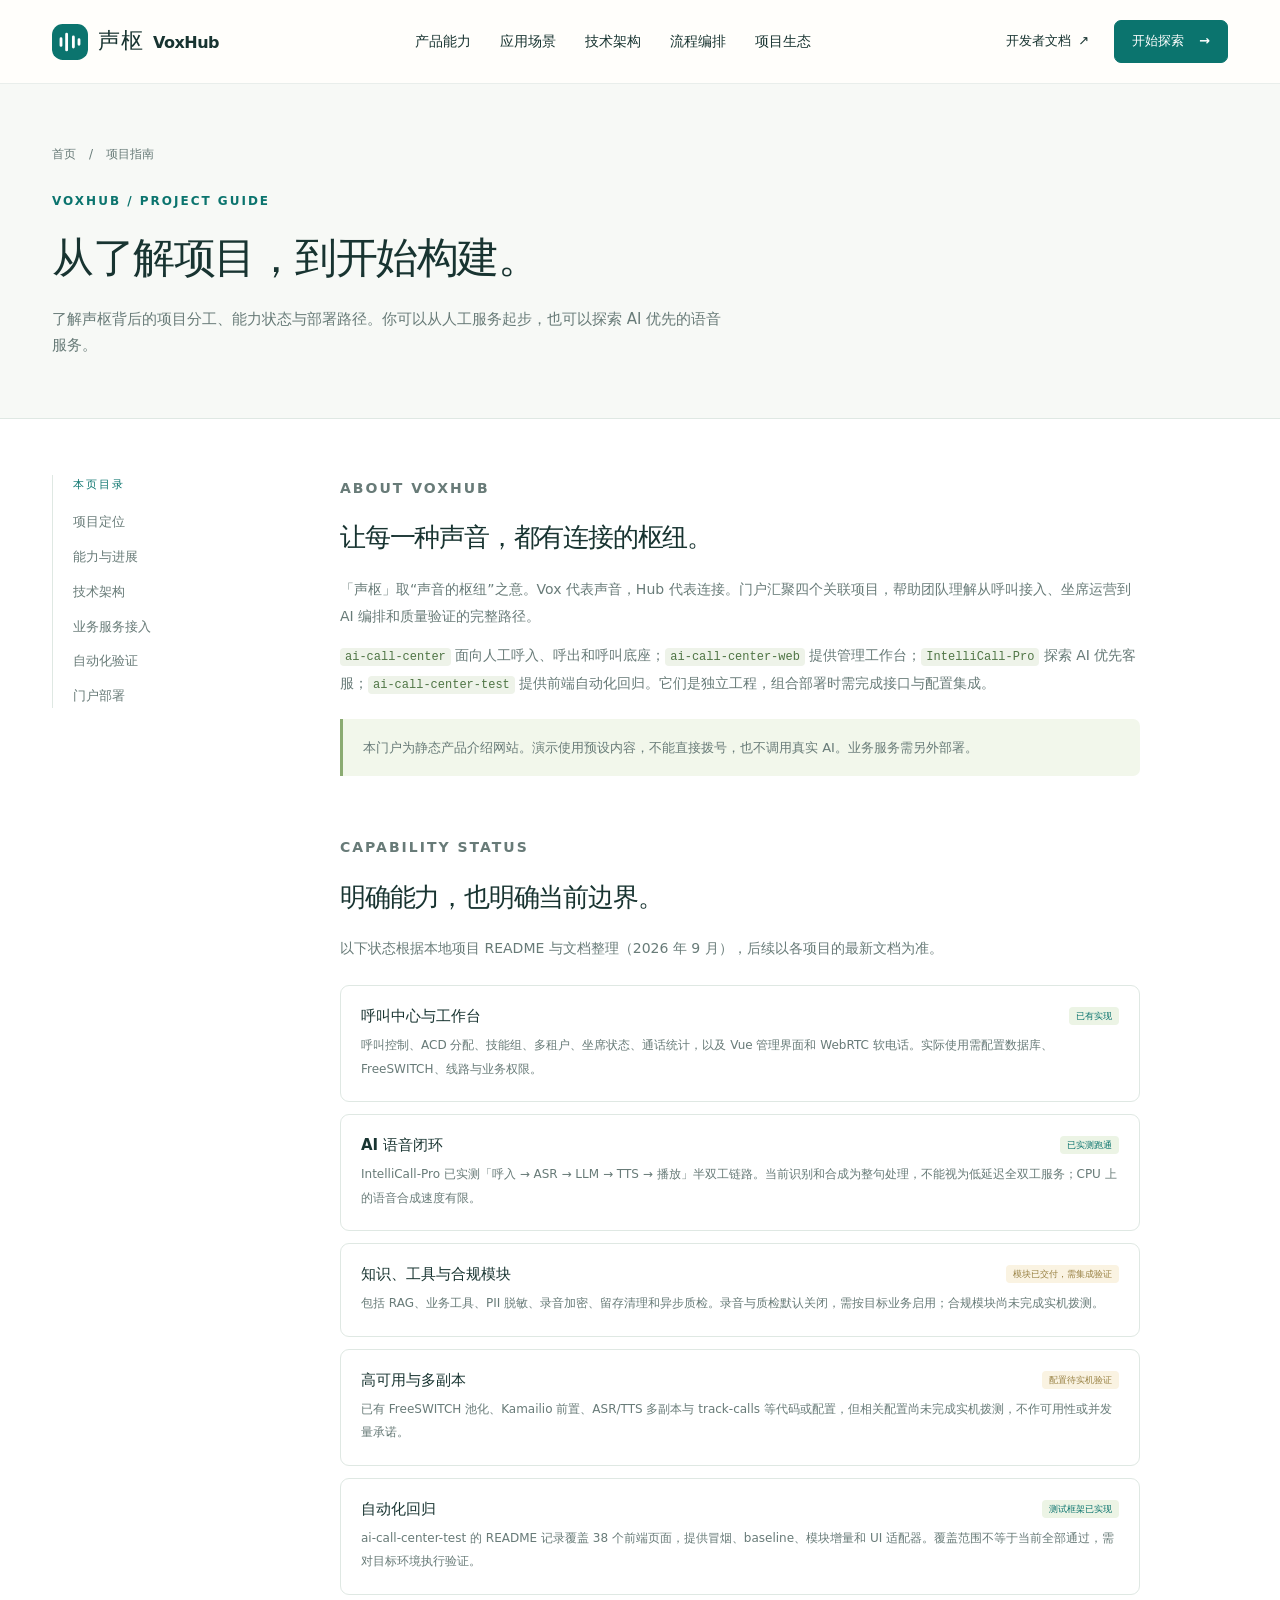
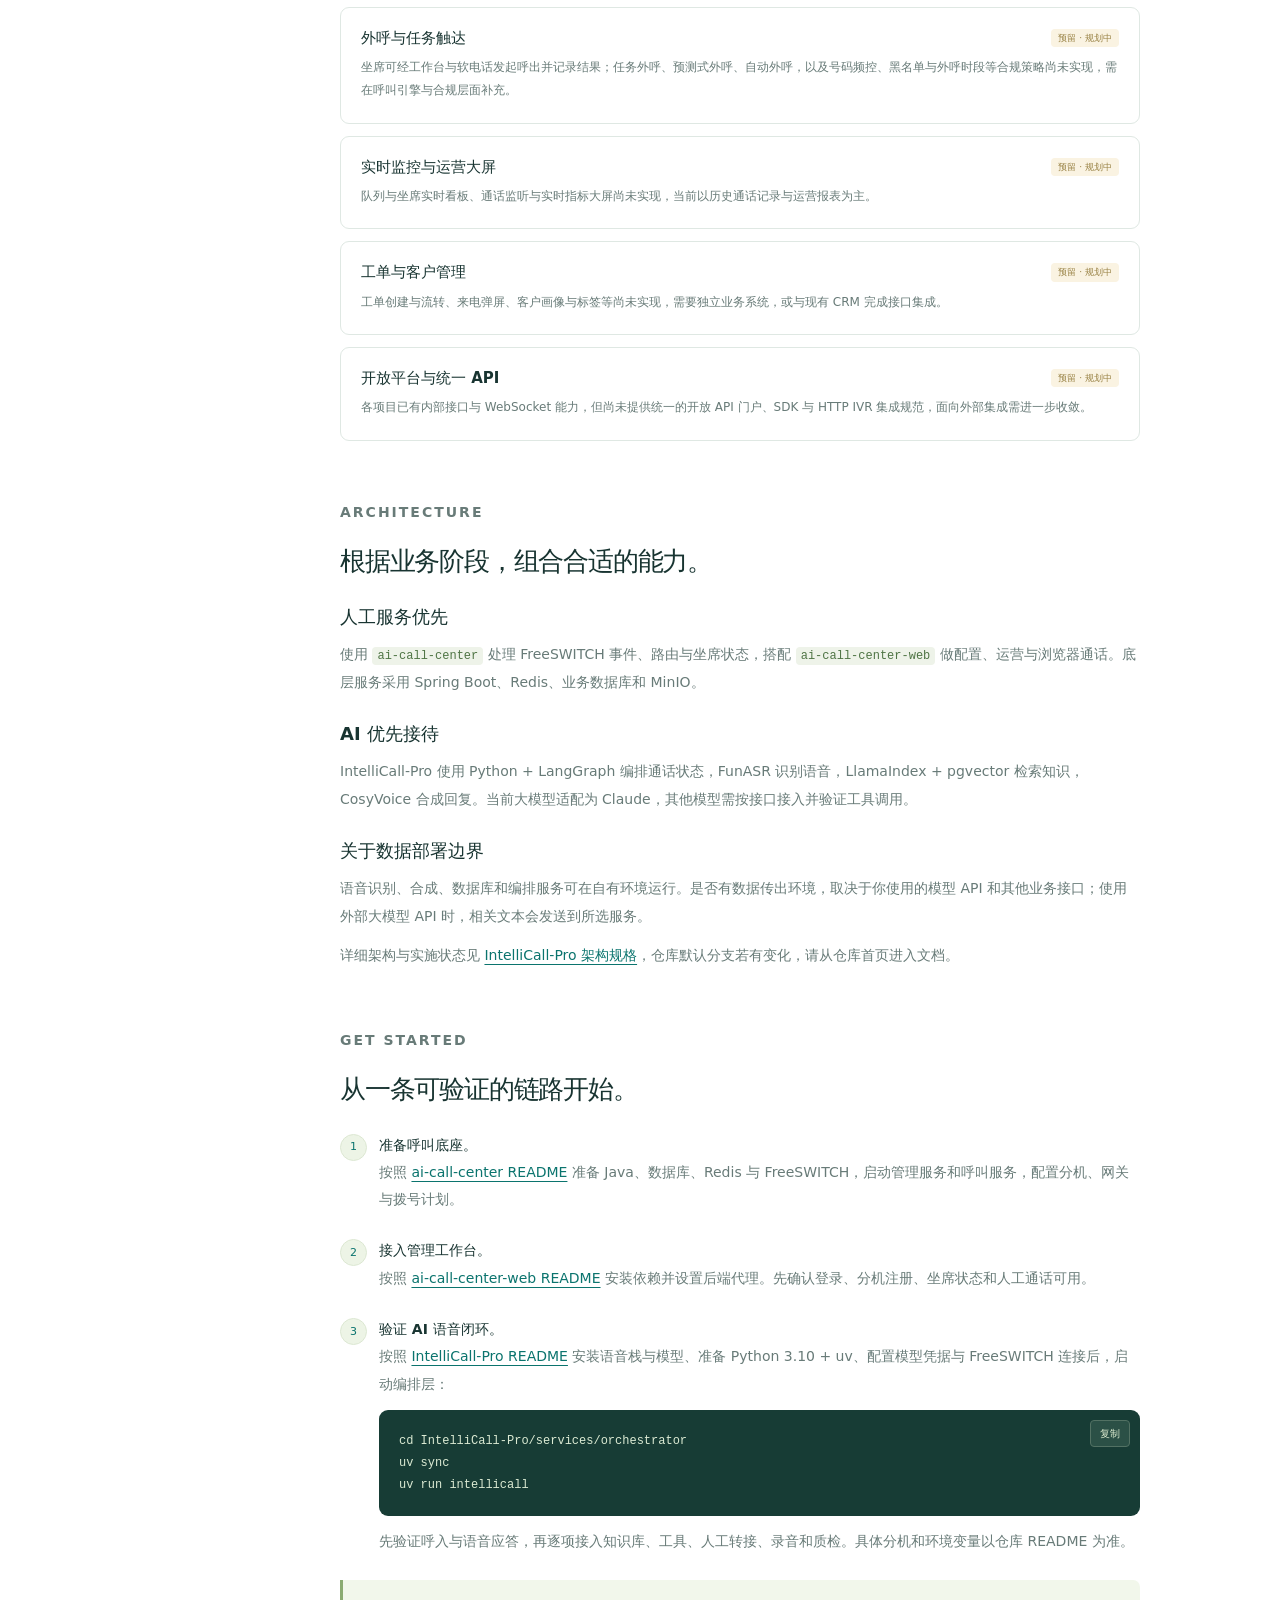
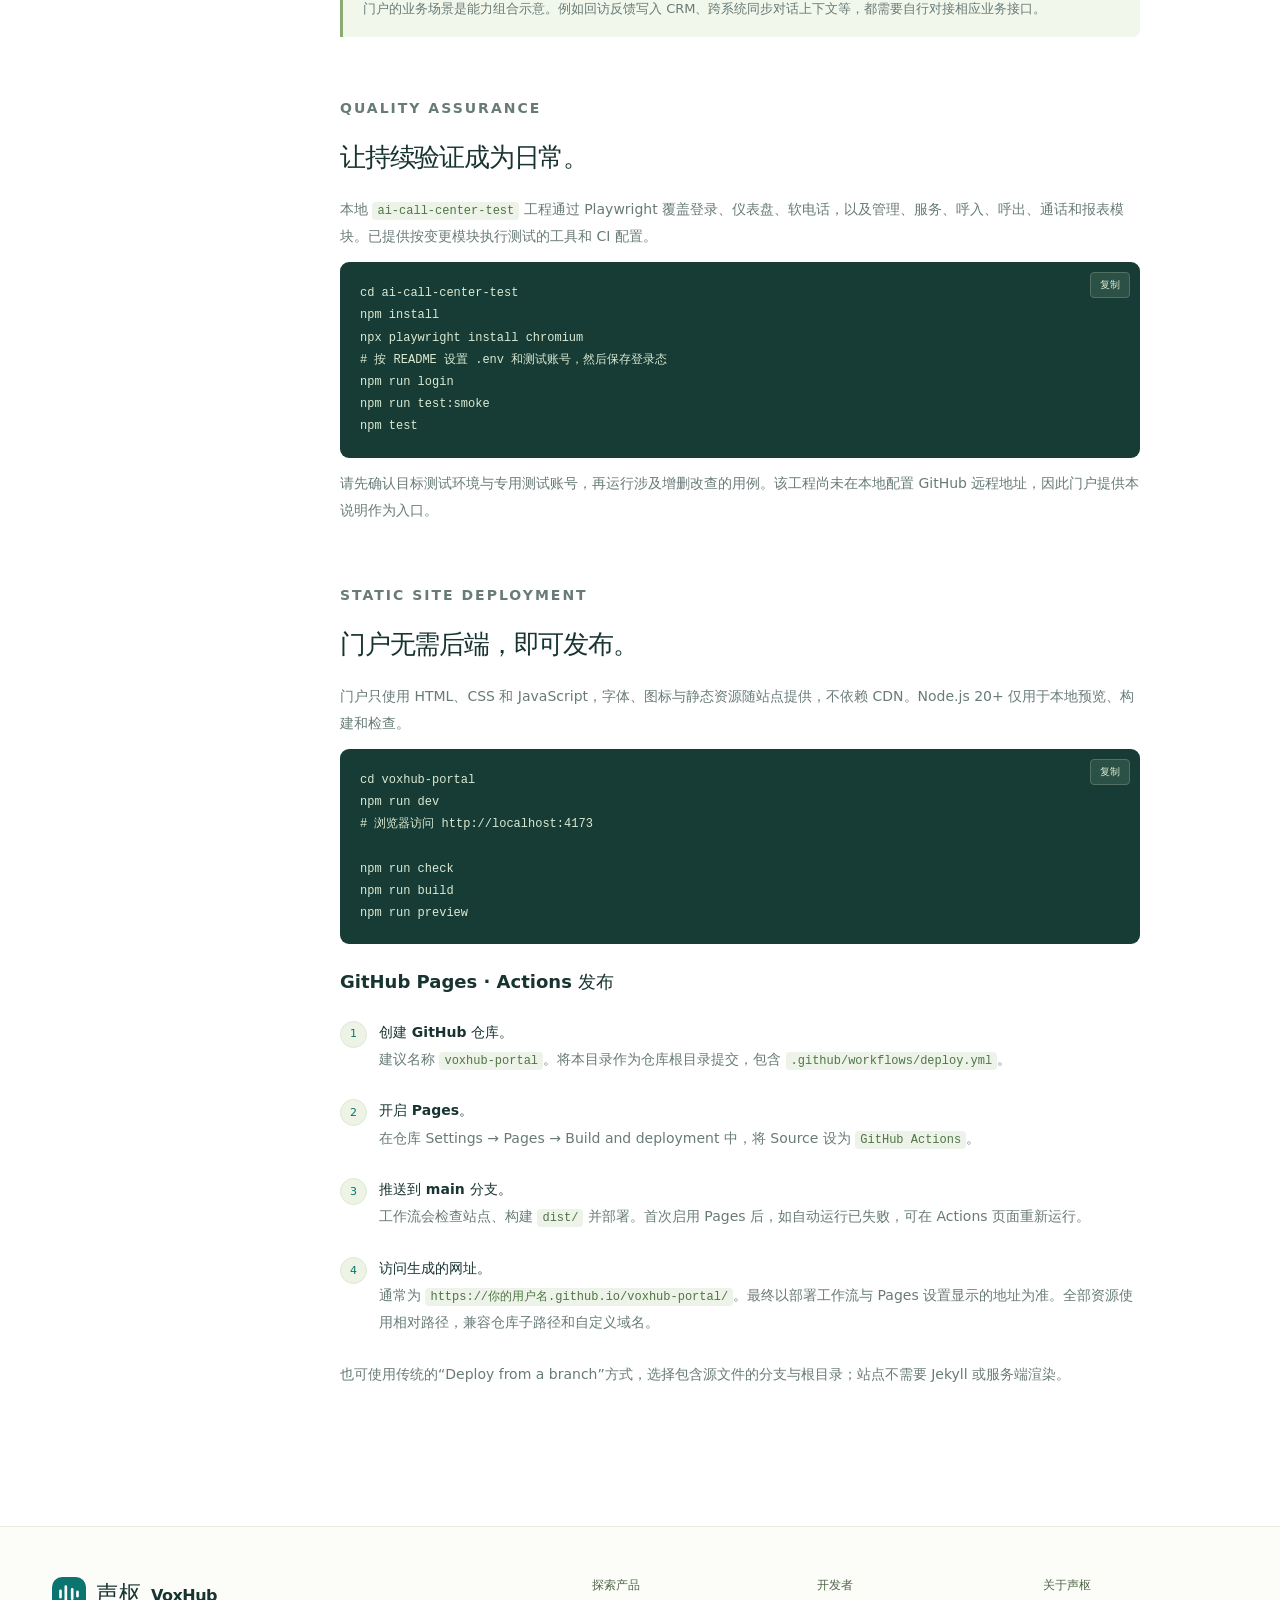
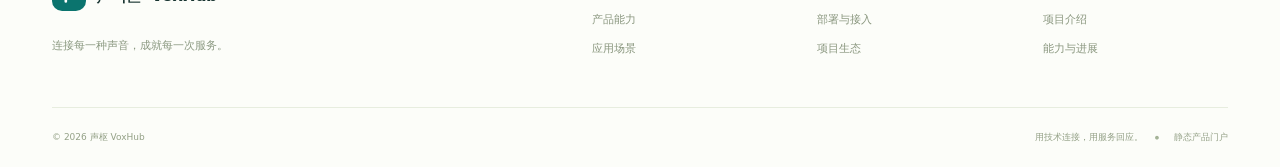
==== commit f19c57f2: "feat: add business process orchestration flow section 新增业务流程编排区块，以七节点流程展示呼叫接入到记录质检的编排 路径，并突出 LangGra" ====
--- a/guide.html
+++ b/guide.html
@@ -5,7 +5,7 @@
 </head>
 <body>
 <a class="skip-link" href="#main">跳转到主要内容</a>
-<header class="header"><div class="container header-inner"><a href="./index.html" class="brand" aria-label="声枢 VoxHub 首页"><img src="./assets/favicon.svg" width="36" height="36" alt=""><span>声枢<span class="brand-en">VoxHub</span></span></a><button class="menu-toggle" aria-label="打开导航菜单" aria-controls="navigation" aria-expanded="false"><span></span><span></span><span></span></button><nav id="navigation" class="navigation" aria-label="主导航"><a href="./index.html#capabilities">产品能力</a><a href="./index.html#scenarios">应用场景</a><a href="./index.html#architecture">技术架构</a><a href="./index.html#ecosystem">项目生态</a></nav><div class="header-actions"><a class="docs-link" href="./guide.html" aria-current="page">开发者文档 <span aria-hidden="true">↗</span></a><a class="button button-small" href="./index.html#start">开始探索 <span aria-hidden="true">→</span></a></div></div></header>
+<header class="header"><div class="container header-inner"><a href="./index.html" class="brand" aria-label="声枢 VoxHub 首页"><img src="./assets/favicon.svg" width="36" height="36" alt=""><span>声枢<span class="brand-en">VoxHub</span></span></a><button class="menu-toggle" aria-label="打开导航菜单" aria-controls="navigation" aria-expanded="false"><span></span><span></span><span></span></button><nav id="navigation" class="navigation" aria-label="主导航"><a href="./index.html#capabilities">产品能力</a><a href="./index.html#scenarios">应用场景</a><a href="./index.html#architecture">技术架构</a><a href="./index.html#orchestration">流程编排</a><a href="./index.html#ecosystem">项目生态</a></nav><div class="header-actions"><a class="docs-link" href="./guide.html" aria-current="page">开发者文档 <span aria-hidden="true">↗</span></a><a class="button button-small" href="./index.html#start">开始探索 <span aria-hidden="true">→</span></a></div></div></header>
 <main id="main">
   <section class="guide-hero"><div class="container"><div class="breadcrumb"><a href="./index.html">首页</a><span>/</span><span>项目指南</span></div><p class="eyebrow">VOXHUB / PROJECT GUIDE</p><h1>从了解项目，到开始构建。</h1><p class="lead">了解声枢背后的项目分工、能力状态与部署路径。你可以从人工服务起步，也可以探索 AI 优先的语音服务。</p></div></section>
   <div class="container guide-layout"><aside class="guide-toc" aria-label="页面目录"><strong>本页目录</strong><a href="#about">项目定位</a><a href="#capability-status">能力与进展</a><a href="#architecture-guide">技术架构</a><a href="#quick-start">业务服务接入</a><a href="#testing">自动化验证</a><a href="#github-pages">门户部署</a></aside>
--- a/assets/style.css
+++ b/assets/style.css
@@ -9,4 +9,10 @@
 @media(max-width:950px){.header{height:72px}.header-inner{gap:20px}.docs-link{display:none}.navigation{gap:20px}.header-actions .button{padding:8px 13px}.hero-inner{grid-template-columns:1fr 1fr;min-height:540px;gap:22px;padding-top:55px;padding-bottom:55px}.hero h1{font-size:43px}.hero-description{font-size:13px}.hero-buttons{flex-wrap:wrap;gap:10px}.hero-buttons .button{font-size:12px;padding:11px 17px;gap:12px}.hero-notes{font-size:10px;gap:14px}.hero-art{height:345px}.console-main{padding:15px 12px}.console-heading h2{font-size:11px}.console-sidebar{width:33px}.chat-message{font-size:9px}.console-title{font-size:10px}.waveform{height:61px;gap:3px}.floating-label{font-size:9px;right:0;top:-16px}.handoff-card{padding:11px 12px;right:0;bottom:-25px}.handoff-card strong{font-size:10px}.hero-footer{flex-direction:column;gap:17px;padding-top:22px;padding-bottom:24px}.tech-names{width:100%;justify-content:space-around;font-size:15px;gap:15px}.hero-footer>span{font-size:10px}.section{padding:70px 0}h2{font-size:30px}.capability-grid,.project-grid{grid-template-columns:repeat(2,1fr);gap:18px}.cap-card{padding:25px}.cap-card h3,.project-card h3{font-size:18px}.cap-card p{font-size:13px}.tags span{font-size:10px}.scenario-layout{grid-template-columns:1fr;gap:24px}.scenario-tabs{display:grid;grid-template-columns:repeat(4,1fr);gap:10px}.scenario-tab{padding:17px 13px;gap:10px}.scenario-tab-icon{width:25px;height:25px;font-size:9px}.scenario-tab strong{font-size:14px}.scenario-tab small{font-size:10px}.scenario-note{display:none}.scenario-panel{padding:30px;gap:35px;grid-template-columns:1fr 1fr}.scenario-detail{padding-top:15px}.scenario-detail h3{font-size:25px;max-width:none}.scenario-detail>p{font-size:13px}.check-list li{font-size:12px}.conversation-messages{font-size:11px;min-height:260px}.architecture-layout{grid-template-columns:1fr 1.1fr;gap:32px}.architecture-copy>p:not(.eyebrow){font-size:12px}.architecture-points p{font-size:11px}.architecture-diagram{padding:20px}.diagram-inputs{gap:6px}.diagram-inputs>div{font-size:9px}.core-label{display:none}.diagram-services>div{padding:12px 9px}.diagram-services small{font-size:7px}.diagram-services strong{font-size:12px}.diagram-foundation{font-size:8px}.project-card{padding:25px}.project-card>p{font-size:13px}.project-bottom>span{font-size:10px}.faq-layout{gap:40px}.start-panel{padding:40px}.start-panel h2{font-size:29px}.start-panel p:not(.eyebrow){max-width:330px}.start-panel .button{font-size:12px;padding:13px 17px;gap:15px}.footer-main{gap:25px;grid-template-columns:2fr repeat(3,1fr)}.guide-layout{grid-template-columns:170px 1fr;gap:30px}}
 @media(max-width:700px){html{scroll-padding-top:84px}.container{padding-inline:22px}.header{height:68px}.header-inner{justify-content:space-between;gap:12px}.brand{font-size:20px}.brand img{width:31px;height:31px}.brand-en{font-size:14px}.header-actions{margin-left:auto}.header-actions .button{font-size:11px;padding:7px 11px;gap:9px}.menu-toggle{display:flex;flex-direction:column;gap:4px;justify-content:center;align-items:center;width:35px;height:35px;border:0;background:transparent;order:3;margin-left:4px}.menu-toggle span{height:1.5px;width:19px;background:var(--ink);transition:transform .2s}.menu-toggle[aria-expanded=true] span:nth-child(1){transform:translateY(5.5px) rotate(45deg)}.menu-toggle[aria-expanded=true] span:nth-child(2){opacity:0}.menu-toggle[aria-expanded=true] span:nth-child(3){transform:translateY(-5.5px) rotate(-45deg)}.navigation{display:none;position:absolute;top:67px;left:0;right:0;flex-direction:column;gap:0;padding:10px 22px 19px;background:#fcfdf9;border-bottom:1px solid var(--line);box-shadow:0 14px 20px #24422a0a}.navigation.open{display:flex}.navigation a{font-size:14px;padding:12px 2px}.navigation a:after{display:none}.hero-inner{grid-template-columns:1fr;gap:46px;padding-top:42px;padding-bottom:60px;min-height:0}.hero-copy{max-width:520px}.hero h1{font-size:45px;letter-spacing:-1.5px;line-height:1.32}.eyebrow{font-size:11px}.hero-description{font-size:14px;line-height:1.95;margin-top:19px}.hero-buttons{margin-top:24px}.hero-buttons .button{font-size:12px;padding:12px 17px;gap:15px}.hero-notes{font-size:10px;gap:23px;margin-top:19px}.hero-caption{display:none}.hero-art{height:342px;max-width:485px;width:100%;margin:auto;padding:0 7px}.console-main{padding:18px 15px}.console-heading h2{font-size:12px}.console-top{height:45px}.console-sidebar{width:34px}.chat-message{font-size:10px}.waveform{height:63px}.orbit-one{width:370px;height:370px}.orbit-two{width:480px;height:480px}.floating-label{top:-16px;right:14px;font-size:8px}.handoff-card{bottom:-20px;right:17px;padding:12px 14px}.handoff-card strong{font-size:11px}.handoff-card div>span{font-size:9px}.cross-one{top:-10px;left:19px}.cross-two{bottom:-16px;left:20px}.hero-footer{padding-block:22px;gap:18px}.tech-names{display:grid;grid-template-columns:repeat(3,1fr);text-align:center;row-gap:15px;font-size:14px}.tech-names strong:nth-child(1){font-size:14px}.hero-footer>span{font-size:10px}.section{padding:56px 0}.section-heading{display:block;margin-bottom:28px}.section-heading h2,h2{font-size:29px;letter-spacing:-.8px}.section-intro{margin-top:20px;font-size:13px}.desktop-only{display:none}.capability-grid{grid-template-columns:1fr 1fr;gap:12px}.cap-card{padding:20px 16px}.card-top{margin-bottom:20px}.feature-icon{width:37px;height:37px;border-radius:9px}.feature-icon svg{width:21px;height:21px}.cap-card h3{font-size:15px;line-height:1.55}.cap-card p{font-size:11px;line-height:1.85}.tags{gap:4px;margin-top:18px}.tags span{font-size:8px;padding:2px 4px}.card-number{font-size:9px}.outline-label{display:inline-block;margin-top:19px}.scenario-tabs{grid-template-columns:repeat(2,1fr);gap:5px}.scenario-tab{padding:12px 6px;text-align:center;justify-content:center;gap:0}.scenario-tab-icon,.tab-arrow{display:none}.scenario-tab strong{font-size:13px}.scenario-tab small{font-size:8px;margin-top:3px}.scenario-layout{gap:17px}.scenario-panel{grid-template-columns:1fr;padding:24px;gap:28px}.scenario-detail{padding-top:0}.scenario-detail h3{font-size:24px;margin:9px 0 13px}.scenario-detail>p{font-size:13px}.check-list{margin:20px 0}.check-list li{font-size:12px;margin-bottom:8px}.conversation{max-width:400px;width:100%;margin:auto}.conversation-header{padding:14px 17px}.conversation-header strong{font-size:12px}.conversation-messages{padding:20px 18px 16px;font-size:12px;min-height:0;gap:12px}.conversation-source{font-size:9px}.conversation-footer{font-size:9px;padding:13px 17px}.architecture-layout{grid-template-columns:1fr;gap:35px}.architecture-copy>p:not(.eyebrow){font-size:13px;max-width:none}.architecture-points{gap:18px;margin:25px 0}.architecture-points p{font-size:12px}.architecture-diagram{padding:22px}.diagram-inputs>div{font-size:10px}.diagram-services strong{font-size:14px}.diagram-services small{font-size:8px}.diagram-services>div{padding:14px 8px}.diagram-foundation{font-size:9px}.diagram-top{font-size:8px}.project-grid{grid-template-columns:1fr 1fr;gap:12px}.project-card{padding:20px 16px}.project-heading{margin-bottom:19px;gap:4px}.project-type{font-size:8px;padding:2px 5px}.project-symbol{font-size:21px}.project-card h3{font-size:15px}.project-card code{font-size:8px}.project-card>p{font-size:11px;margin-top:13px;margin-bottom:17px;line-height:1.85}.project-bottom{padding-top:13px;gap:5px}.project-bottom>span{font-size:8px}.project-bottom a{width:27px;height:27px;flex-shrink:0}.faq-layout{grid-template-columns:1fr;gap:28px}.faq-layout h2 br{display:none}.faq-layout .text-link{margin-top:20px}.faq-list summary{font-size:13px;padding:20px 0}.faq-list details>p{font-size:12px;padding-right:12px}.start-section{padding-bottom:54px}.start-panel{padding:32px 26px;display:block}.start-panel h2{font-size:29px}.start-panel p:not(.eyebrow){font-size:12px;line-height:1.95}.start-panel .eyebrow{font-size:7px;letter-spacing:1.4px}.start-actions{align-items:flex-start;margin-top:28px;gap:15px}.start-panel .button{font-size:12px;padding:12px 18px}.start-github{font-size:11px}.start-decoration{left:55%;top:-130px}.footer-main{grid-template-columns:repeat(3,1fr);gap:28px 15px;padding:35px 0}.footer-brand{grid-column:1/-1}.footer-brand p{margin-top:10px}.footer-main>div:not(:first-child){font-size:10px;gap:8px}.footer-main strong{font-size:11px}.footer-bottom{font-size:8px;display:flex;flex-direction:column;gap:6px;padding:19px 0}.footer-dot{margin:0 9px}.demo-dialog{padding:24px}.demo-dialog h2{font-size:23px}.demo-intro{font-size:12px}.demo-stage{padding:20px;min-height:240px}.demo-stage h3{font-size:19px}.demo-stage p{font-size:12px}.demo-steps{gap:6px;margin:23px 0}.demo-steps li{font-size:9px}.demo-quote{font-size:11px}.demo-controls .button{padding:11px 19px;font-size:12px}.demo-disclaimer{font-size:9px}.guide-hero{padding:35px 0}.guide-hero h1{font-size:33px}.guide-hero .lead{font-size:13px}.guide-layout{grid-template-columns:1fr;gap:30px;padding-top:30px;padding-bottom:40px}.guide-toc{position:static;display:flex;flex-flow:row wrap;gap:12px 19px;padding:17px;background:var(--cream);border:1px solid var(--line);border-radius:8px;font-size:11px}.guide-toc strong{width:100%;margin:0}.guide-content h2{font-size:24px}.guide-content p,.guide-content li{font-size:13px}.guide-content pre{padding:18px 14px;font-size:11px}.guide-content section{margin-bottom:40px}.status-card h3{font-size:14px}.status-card p{font-size:12px}.guide-note{padding:14px 16px}.guide-content code{font-size:11px}}
 @media(max-width:370px){.container{padding-inline:16px}.hero h1{font-size:39px}.hero-description{font-size:12px}.brand-en{display:none}.hero-buttons .button{padding:11px 13px;font-size:11px}.hero-art{height:352px}.hero-notes{gap:17px;font-size:9px}.capability-grid,.project-grid{grid-template-columns:1fr}.cap-card h3,.project-card h3{font-size:18px}.cap-card p,.project-card>p{font-size:13px}.tags span{font-size:10px}.project-card code{font-size:11px}.project-bottom>span{font-size:11px}.scenario-panel{padding:20px}.diagram-services small{font-size:7px}.console-heading h2{font-size:10px}.live-pill{font-size:7px}.chat-message{font-size:9px}}
+.industry-block{margin-top:56px}.industry-head{display:flex;align-items:baseline;justify-content:space-between;gap:30px;margin-bottom:24px}.industry-head .eyebrow{margin-bottom:0}.industry-note{font-size:11px;color:#8b998f}.industry-note a{color:var(--green);text-decoration:underline;text-underline-offset:3px}.industry-grid{display:grid;grid-template-columns:repeat(3,1fr);gap:16px}.industry-card{border:1px solid var(--line);background:white;border-radius:11px;padding:22px;transition:border-color .2s,transform .2s}.industry-card:hover{border-color:#a8c8b5;transform:translateY(-3px)}.industry-top{display:flex;align-items:center;justify-content:space-between;margin-bottom:20px}.industry-icon{display:grid;place-items:center;width:40px;height:40px;border-radius:10px;background:#edf5ee;color:var(--green)}.industry-icon svg{width:22px;height:22px;fill:none;stroke:currentColor;stroke-width:1.4;stroke-linecap:round;stroke-linejoin:round}.industry-type{font-size:9px;color:#8a9d7c;border:1px solid #e4eadc;border-radius:20px;padding:2px 8px}.industry-card h3{font-size:17px;margin-bottom:9px}.industry-card p{font-size:12px;color:var(--muted);line-height:1.9}.industry-card .tags{margin-top:18px}
+@media(max-width:950px){.industry-grid{grid-template-columns:repeat(2,1fr)}}
+@media(max-width:700px){.industry-head{display:block}.industry-note{margin-top:12px}.industry-grid{grid-template-columns:1fr 1fr;gap:12px}.industry-card{padding:18px 16px}.industry-card h3{font-size:16px}.industry-card p{font-size:11px}}
+@media(max-width:370px){.industry-grid{grid-template-columns:1fr}}
+.orchestration{background:var(--cream);border-block:1px solid #edf0eb}.flow{display:flex;align-items:stretch;gap:10px;flex-wrap:wrap}.flow-node{flex:1 1 128px;min-width:118px;background:white;border:1px solid var(--line);border-radius:11px;padding:16px 12px;text-align:center}.flow-step{display:block;font-size:9px;color:#8fa08d;letter-spacing:1px;margin-bottom:8px}.flow-node strong{display:block;font-size:15px;font-weight:600}.flow-node small{display:block;font-size:10px;color:#81967f;margin-top:6px}.flow-arrow{display:grid;place-items:center;color:#9ab29a;font-size:20px;flex:0 0 auto;align-self:center}.flow-hub{background:#eef6e8;border-color:#c6dcc2}.flow-hub strong{color:var(--green-dark)}.flow-branches{margin:24px 0 6px;display:flex;flex-direction:column;align-items:center;gap:12px}.flow-branch-label{font-size:9px;color:#8a9d8a;letter-spacing:1px}.flow-branch-grid{display:grid;grid-template-columns:repeat(3,1fr);gap:12px;width:100%;max-width:560px}.flow-branch{border:1px dashed #c4d8c2;background:#f3f7ef;border-radius:9px;padding:13px 12px;text-align:center}.flow-branch span{display:block;font-size:13px;font-weight:600;color:#5c7d63}.flow-branch small{display:block;font-size:9px;color:#8a9d8a;margin-top:4px}.flow-note{font-size:11px;color:#8b998f;margin-top:26px}
+@media(max-width:700px){.flow{flex-direction:column;align-items:stretch}.flow-node{flex:none;width:100%;text-align:left;display:flex;align-items:center;gap:12px}.flow-node strong{font-size:14px}.flow-node small{margin-left:auto;margin-top:0}.flow-arrow{align-self:center;transform:rotate(90deg);font-size:14px}.flow-branch-grid{grid-template-columns:1fr;max-width:none}}
 @media(prefers-reduced-motion:reduce){html{scroll-behavior:auto}*,*:before,*:after{animation:none!important;transition:none!important}}
